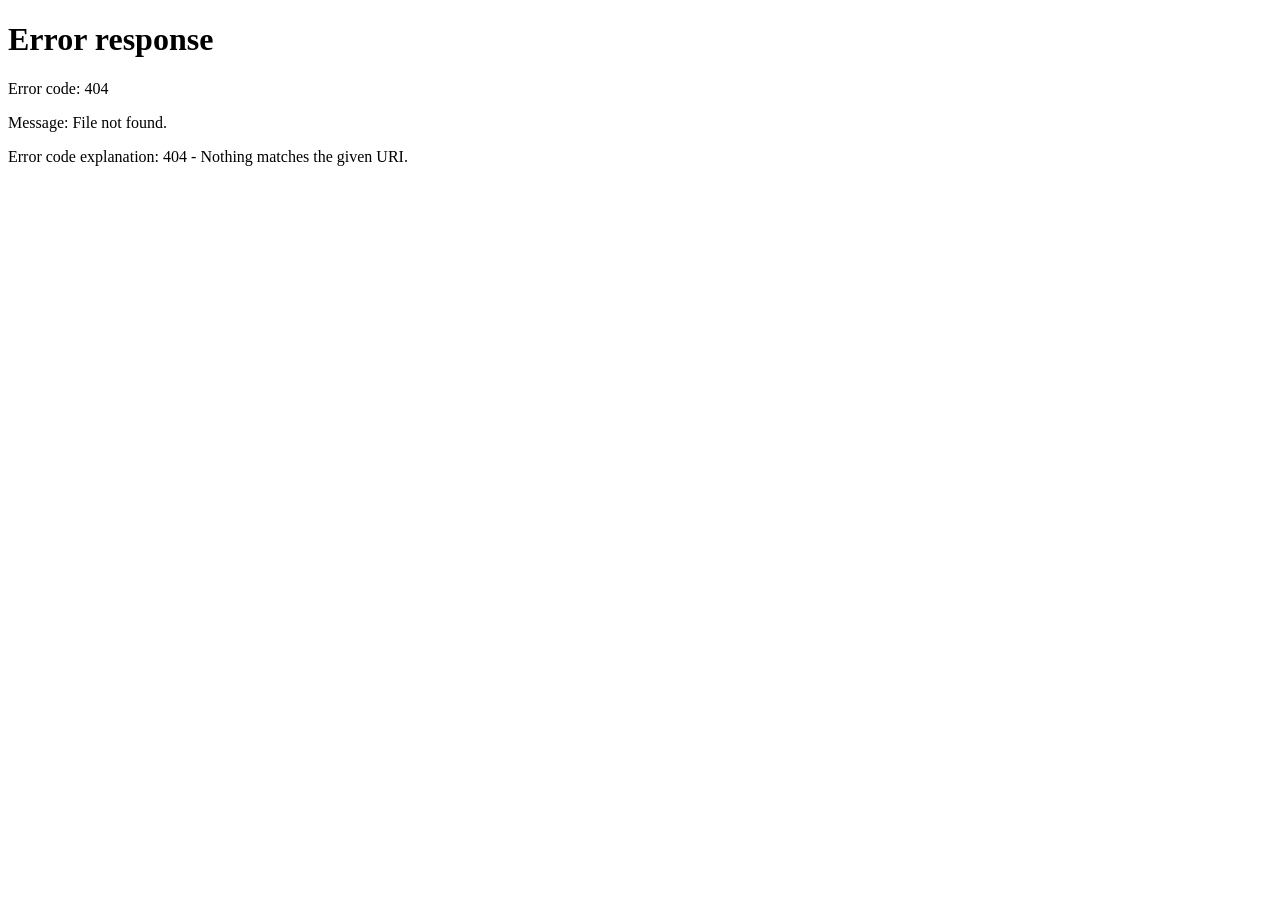
==== v8/index.html @ fb2e4e7d "Copia de prueba de la landing para el funnel v8 (pixel apagado, noindex) Form optimista + agendar.ht" ====
<!DOCTYPE html>
<html lang="es-CL">
<head><meta name="robots" content="noindex,nofollow">
<meta charset="UTF-8" />
<meta name="viewport" content="width=device-width, initial-scale=1.0" />
<title>Vita | El equipo que opera tu gimnasio o centro wellness</title>
<meta name="description" content="Vita opera tu centro: recepción, ventas, cobros, boletas y marketing, con plataforma y equipo propios. Más de 100 centros." />
<meta name="keywords" content="software para gimnasios, software para centros wellness, sistema de reservas para gimnasios, software estudio de pilates, agenda online centro deportivo, CRM para gimnasios, cobro recurrente gimnasio, boleta electrónica gimnasio, app para gimnasios Chile, MCP para gimnasios, agente de IA para centros deportivos" />
<meta name="author" content="Vita" />
<meta name="robots" content="index, follow, max-image-preview:large, max-snippet:-1, max-video-preview:-1" />
<meta name="theme-color" content="#016075" />
<meta name="facebook-domain-verification" content="szf1qzio3mvfqdi8smbrzdylher6z8" />
<meta name="format-detection" content="telephone=no" />
<link rel="canonical" href="https://vita.lat/" />
<link rel="alternate" hreflang="es" href="https://vita.lat/" />
<link rel="alternate" hreflang="es-CL" href="https://vita.lat/" />
<link rel="alternate" hreflang="en" href="https://vita.lat/en/" />
<link rel="alternate" hreflang="x-default" href="https://vita.lat/en/" />

<meta property="og:type" content="website" />
<meta property="og:site_name" content="Vita" />
<meta property="og:locale" content="es_CL" />
<meta property="og:url" content="https://vita.lat/" />
<meta property="og:title" content="Vita | El equipo que opera tu gimnasio o centro wellness" />
<meta property="og:description" content="Vita opera tu centro: recepción, ventas, cobros, boletas y marketing, con plataforma y equipo propios. Más de 100 centros." />
<meta property="og:image" content="https://vita.lat/assets/og-image.jpg" />
<meta property="og:image:width" content="1200" />
<meta property="og:image:height" content="630" />
<meta property="og:image:alt" content="Vita. El equipo que opera tu centro." />
<meta name="twitter:card" content="summary_large_image" />
<meta name="twitter:title" content="Vita | El equipo que opera tu gimnasio o centro wellness" />
<meta name="twitter:description" content="Vita opera tu centro: recepción, ventas, cobros, boletas y marketing, con plataforma y equipo propios. Más de 100 centros." />
<meta name="twitter:image" content="https://vita.lat/assets/og-image.jpg" />

<link rel="icon" href="/favicon.ico" sizes="48x48" />
<link rel="icon" href="assets/icon-96.png" sizes="96x96" type="image/png" />
<link rel="icon" href="assets/icon-192.png" sizes="192x192" type="image/png" />
<link rel="apple-touch-icon" href="assets/apple-touch-icon.png" />
<link rel="manifest" href="/site.webmanifest" />

<link rel="preload" as="font" type="font/woff2" href="assets/fonts/dmsans-latin.woff2" crossorigin />
<link rel="preload" as="image" href="assets/hero-mesh.webp" fetchpriority="high" />
<link rel="stylesheet" href="assets/vita.css" />
<script src="assets/pixel.js" defer></script>

<script type="application/ld+json">{"@context":"https://schema.org","@graph":[{"@type":"Organization","@id":"https://vita.lat/#organization","name":"Vita","url":"https://vita.lat/","logo":{"@type":"ImageObject","url":"https://vita.lat/assets/icon-512.png","width":512,"height":512},"description":"Vita opera tu centro: recepción, ventas, cobros, boletas y marketing, con plataforma y equipo propios. Más de 100 centros.","email":"hola@vita.lat","areaServed":[{"@type":"Country","name":"Chile"},{"@type":"Place","name":"Latin America"}],"sameAs":["https://www.instagram.com/vita_software/","https://www.linkedin.com/company/usevita"]},{"@type":"WebSite","@id":"https://vita.lat/#website","url":"https://vita.lat/","name":"Vita","inLanguage":"es-CL","publisher":{"@id":"https://vita.lat/#organization"}},{"@type":"SoftwareApplication","@id":"https://vita.lat/#software","name":"Vita","applicationCategory":"BusinessApplication","operatingSystem":"Web, iOS, Android","url":"https://vita.lat/","inLanguage":"es-CL","description":"Vita opera tu centro: recepción, ventas, cobros, boletas y marketing, con plataforma y equipo propios. Más de 100 centros.","provider":{"@id":"https://vita.lat/#organization"},"featureList":["Agenda y reservas online","Cobros recurrentes y links de pago","Boletas electrónicas automáticas","Atención y ventas por WhatsApp e Instagram","CRM y campañas de Meta y Google","Fidelización y puntos","Reportes y metas por sucursal","App white-label para clientes","Conexión MCP para Claude y ChatGPT"],"offers":{"@type":"Offer","priceCurrency":"CLP","availability":"https://schema.org/InStock","url":"https://vita.lat/#agenda"}}]}</script>
<script type="application/ld+json">{"@context":"https://schema.org","@type":"FAQPage","mainEntity":[{"@type":"Question","name":"¿Vita es un software o un servicio?","acceptedAnswer":{"@type":"Answer","text":"Es un servicio que incluye la plataforma. El equipo de Vita opera la recepción, las ventas y las campañas sobre ella. Si solo necesitas el software, existen opciones más económicas."}},{"@type":"Question","name":"¿Puedo manejar Vita desde Claude o ChatGPT?","acceptedAnswer":{"@type":"Answer","text":"Sí. Conectamos tu asistente durante la implementación, con los permisos de tu centro. Todas las acciones quedan registradas."}},{"@type":"Question","name":"¿Quién responde a mis clientes?","acceptedAnswer":{"@type":"Answer","text":"La automatización responde las consultas frecuentes. Cuando llega una pregunta que no sabemos responder, Vita te escribe por WhatsApp para que le respondas a ese cliente. Tú defines el tono."}},{"@type":"Question","name":"¿Cuánto cuesta y hay permanencia?","acceptedAnswer":{"@type":"Answer","text":"El precio depende del tamaño del centro y de cuánto de la operación delegas, sin cobro por usuario. El contrato es mensual, sin permanencia mínima. Tus datos son tuyos y puedes exportarlos."}},{"@type":"Question","name":"¿Qué pasa con mis datos actuales?","acceptedAnswer":{"@type":"Answer","text":"Respaldamos toda la información y hacemos la migración: clientes, clases, planes vigentes e historial."}},{"@type":"Question","name":"¿La app puede llevar mi marca?","acceptedAnswer":{"@type":"Answer","text":"Sí. Se publica con tu nombre, logo y colores en App Store y Google Play."}}]}</script>
</head>
<body>
<script>(function(){try{
var BOT=/bot|crawl|spider|slurp|bingpreview|facebookexternalhit|embedly|quora|pinterest|whatsapp|telegram|preview/i;
if(BOT.test(navigator.userAgent))return;
if(localStorage.getItem('vita-lang')==='es')return;
location.replace('/en/'+location.search+location.hash);
}catch(e){}})();</script>
<!-- ===================== NAV ===================== -->
<a class="skip-link" href="#main">Saltar al contenido</a>
<header class="nav" id="nav">
  <div class="wrap">
    <div class="nav-inner">
    <a href="#top" class="brand" aria-label="Vita"><img class="mark" src="assets/vita-mark.webp" width="26" height="24" alt="" aria-hidden="true" /><span class="wordmark">vita</span></a>
    <nav class="nav-links" aria-label="Principal">
      <a href="#equipo" class="lnk">Qué operamos</a>
      <a href="#agente" class="lnk">Tu agente</a>
      <a href="#cuenta" class="lnk">Precio</a>
      <a href="#faq" class="lnk">Preguntas</a>
      <span class="nav-lang" role="group" aria-label="Idioma">
        <a href="/" class="on" hreflang="es">ES</a>
        <a href="/en/" hreflang="en">EN</a>
      </span>
    </nav>
    <div class="lang" role="group" aria-label="Idioma">
      <a href="/" class="on" hreflang="es">ES</a>
      <a href="/en/" hreflang="en">EN</a>
    </div>
    <span class="nav-gap" aria-hidden="true"></span>
    <a href="https://app.vita.lat" class="btn btn-ghost nav-login">Iniciar sesión</a>
    <a href="#agenda" data-demo class="btn btn-primary nav-cta">Agenda una reunión</a>
    <button class="menu-btn" id="menuBtn" aria-label="Menú" aria-expanded="false"><span></span><span></span><span></span></button>
    </div>
  </div>
</header>

<main id="main">

<!-- ===================== HERO ===================== -->
<section class="hero" id="top">
  <div class="wrap">
    <div class="hero-grid">
      <div class="hero-copy">
        <a href="#agente" class="hero-link reveal"><span>Funciona con Claude y ChatGPT</span><span class="arr" aria-hidden="true">&rarr;</span></a>
        <h1 class="display reveal">El equipo que <span class="accent">opera tu centro.</span></h1>
        <p class="subhead reveal">Recepción, cobros, ventas y marketing, a cargo de nuestro equipo sobre nuestra plataforma. Tú te dedicas a las clases.</p>
        <div class="hero-cta reveal">
          <a href="#agenda" data-demo class="btn btn-primary">Agenda una reunión</a>
          <a href="#equipo" class="hero-alt">Ver qué incluye <span class="arr">&rarr;</span></a>
        </div>
      </div>
      <div class="hero-visual reveal">
        <div class="grain-box hero-canvas">
          <div class="story" id="story" data-rotate aria-hidden="true">
            <div class="scene ">
              <div class="sc-head"><span class="sc-ch sc-wa"><svg viewBox="0 0 24 24" fill="currentColor"><path d="M12 2a10 10 0 0 0-8.6 15.1L2 22l5-1.3A10 10 0 1 0 12 2zm0 18.2a8.2 8.2 0 0 1-4.2-1.2l-.3-.2-3 .8.8-2.9-.2-.3A8.2 8.2 0 1 1 12 20.2zm4.5-6.1c-.2-.1-1.5-.7-1.7-.8s-.4-.1-.6.1-.6.8-.8 1-.3.2-.5.1a6.7 6.7 0 0 1-3.3-2.9c-.3-.4.2-.4.7-1.3.1-.2 0-.3 0-.4l-.8-1.8c-.2-.5-.4-.4-.6-.4h-.5a1 1 0 0 0-.7.3 3 3 0 0 0-.9 2.2 5.2 5.2 0 0 0 1.1 2.8 12 12 0 0 0 4.6 4 5.3 5.3 0 0 0 3.2.7 2.7 2.7 0 0 0 1.8-1.3 2.2 2.2 0 0 0 .2-1.3c-.1-.1-.3-.2-.5-.3z"/></svg></span><span class="sc-who"><b>Camila Reyes</b><small>WhatsApp · 23:47</small></span></div>
              <p class="sc-msg">Hola, ¿queda reformer mañana en la tarde?</p>
              <p class="sc-msg sc-out">¡Hola Camila! Queda 18:30 y 19:30. ¿Cuál te reservo?</p>
              <div class="sc-line"><span class="sc-dot"></span><span>Reserva confirmada · Jueves 19:30 · Reformer</span></div>
            </div>
            <div class="scene ">
              <div class="sc-head"><span class="sc-ch sc-ig"><svg viewBox="0 0 24 24" fill="none" stroke="currentColor" stroke-width="2" stroke-linecap="round" stroke-linejoin="round"><rect x="3" y="3" width="18" height="18" rx="5"/><circle cx="12" cy="12" r="4"/><circle cx="17.5" cy="6.5" r="1" fill="currentColor" stroke="none"/></svg></span><span class="sc-who"><b>sofi.martinez</b><small>Instagram · 09:12</small></span></div>
              <p class="sc-msg">¿Cuánto vale el plan de 8 clases?</p>
              <p class="sc-msg sc-out">Hola Sofía, $59.900 al mes. Te dejo el link para pagar y quedas inscrita 👇</p>
              <div class="sc-line"><span class="sc-dot"></span><span>Plan pagado · Boleta enviada</span></div>
            </div>
            <div class="scene ">
              <div class="sc-head"><span class="sc-ch sc-ph"><svg viewBox="0 0 24 24" fill="none" stroke="currentColor" stroke-width="2" stroke-linecap="round" stroke-linejoin="round"><path d="M22 16.9v3a2 2 0 0 1-2.2 2 19.8 19.8 0 0 1-8.6-3.1 19.5 19.5 0 0 1-6-6A19.8 19.8 0 0 1 2.1 4.2 2 2 0 0 1 4.1 2h3a2 2 0 0 1 2 1.7c.1.9.4 1.8.7 2.7a2 2 0 0 1-.5 2.1L8.1 9.8a16 16 0 0 0 6 6l1.3-1.3a2 2 0 0 1 2.1-.4c.9.3 1.8.6 2.7.7a2 2 0 0 1 1.8 2z"/></svg></span><span class="sc-who"><b>+56 9 8123 4567</b><small>Llamada perdida · 13:05</small></span></div>
              
              <p class="sc-msg sc-out">Hola Diego, vimos tu llamada. ¿Te agendo la evaluación del miércoles a las 10:00?</p>
              <div class="sc-line"><span class="sc-dot"></span><span>Evaluación agendada · Miércoles 10:00</span></div>
            </div>
            <div class="scene ">
              <div class="sc-head"><span class="sc-ch sc-ms"><svg viewBox="0 0 24 24" fill="currentColor"><path d="M12 2C6.5 2 2 6.1 2 11.3c0 2.9 1.4 5.5 3.7 7.2V22l3.4-1.9c.9.3 1.9.4 2.9.4 5.5 0 10-4.1 10-9.2S17.5 2 12 2zm1 12.4l-2.6-2.7-5 2.7 5.5-5.8 2.6 2.7 4.9-2.7-5.4 5.8z"/></svg></span><span class="sc-who"><b>Valentina Ruiz</b><small>Messenger · 18:40</small></span></div>
              <p class="sc-msg">Hola! ¿Tienen clases de boxeo para principiantes?</p>
              <p class="sc-msg sc-out">Sí, martes y jueves a las 19:00. ¿Te reservo una clase de prueba?</p>
              <div class="sc-line"><span class="sc-dot"></span><span>Clase de prueba reservada · Martes 19:00</span></div>
            </div>
            <div class="scene sc-win">
              <div class="sc-head"><span class="sc-ch"><svg viewBox="0 0 24 24" fill="currentColor"><path d="M12 21s-7-4.6-9.3-8.6C.9 9.2 2.6 5.5 6.2 5.1c1.9-.2 3.7.8 4.8 2.3 1.1-1.5 2.9-2.5 4.8-2.3 3.6.4 5.3 4.1 3.5 7.3C19 16.4 12 21 12 21z"/></svg></span><span class="sc-who"><b>Diego Soto</b><small>Plan vigente · No viene hace 5 semanas</small></span></div>
              <p class="sc-note"><span class="sc-note-ic"><svg viewBox="0 0 24 24" fill="none" stroke="currentColor" stroke-width="2" stroke-linecap="round" stroke-linejoin="round"><path d="M3 3v18h18"/><path d="m7 15 4-4 3 3 5-6"/></svg></span><span>Historial: entrenaba los jueves a las 19:00, 3 veces por semana</span></p>
              <p class="sc-msg sc-out">Hola Diego, te guardé un cupo este jueves a las 19:00 si quieres retomar 💪</p>
              <div class="sc-line"><span class="sc-dot"></span><span>Reservó el jueves · Cliente recuperado</span></div>
            </div>
          </div>
        </div>
      </div>
    </div>
  </div>
  <div class="hero-logos reveal">
    <div class="wrap">
      <div class="logo-bar">
        <span class="ls-label"><b>+100</b> <span>centros operan con Vita</span></span>
        <div class="marquee-mask">
          <div class="marquee-track">
            <span class="logo-item tall"><img src="assets/logos/nca.webp" width="110" height="99" alt="NCA" loading="lazy" decoding="async" /></span>
            <span class="logo-item tall"><img src="assets/logos/habana.webp" width="68" height="105" alt="Habana Boxing" loading="lazy" decoding="async" /></span>
            <span class="logo-item tall"><img src="assets/logos/roots.webp" width="110" height="110" alt="Roots" loading="lazy" decoding="async" /></span>
            <span class="logo-item tall"><img src="assets/logos/virtualbike.webp" width="110" height="75" alt="Virtual Bike" loading="lazy" decoding="async" /></span>
            <span class="logo-item"><img src="assets/logos/bodylab.webp" width="91" height="20" alt="body lab." loading="lazy" decoding="async" /></span>
            <span class="logo-item tall"><img src="assets/logos/feelflow.webp" width="70" height="48" alt="feel &amp; flow" loading="lazy" decoding="async" /></span>
            <span class="logo-item tall"><img src="assets/logos/beyou.webp" width="220" height="43" alt="BE YOU" loading="lazy" decoding="async" /></span>
            <span class="logo-item tall"><img src="assets/logos/rcw.webp" width="187" height="64" alt="RCW" loading="lazy" decoding="async" /></span>
            <span class="logo-item tall" aria-hidden="true"><img src="assets/logos/nca.webp" width="110" height="99" alt="" loading="lazy" decoding="async" /></span>
            <span class="logo-item tall" aria-hidden="true"><img src="assets/logos/habana.webp" width="68" height="105" alt="" loading="lazy" decoding="async" /></span>
            <span class="logo-item tall" aria-hidden="true"><img src="assets/logos/roots.webp" width="110" height="110" alt="" loading="lazy" decoding="async" /></span>
            <span class="logo-item tall" aria-hidden="true"><img src="assets/logos/virtualbike.webp" width="110" height="75" alt="" loading="lazy" decoding="async" /></span>
            <span class="logo-item" aria-hidden="true"><img src="assets/logos/bodylab.webp" width="91" height="20" alt="" loading="lazy" decoding="async" /></span>
            <span class="logo-item tall" aria-hidden="true"><img src="assets/logos/feelflow.webp" width="70" height="48" alt="" loading="lazy" decoding="async" /></span>
            <span class="logo-item tall" aria-hidden="true"><img src="assets/logos/beyou.webp" width="220" height="43" alt="" loading="lazy" decoding="async" /></span>
            <span class="logo-item tall" aria-hidden="true"><img src="assets/logos/rcw.webp" width="187" height="64" alt="" loading="lazy" decoding="async" /></span>
          </div>
        </div>
      </div>
    </div>
  </div>
</section>
<!-- ===================== YOUR AGENT (MCP) ===================== -->
<section class="block agent-block" id="agente">
  <div class="wrap">
    <div class="sec-head reveal">
      <span class="pill-label">Tu agente</span>
      <h2 class="h2">Administra tu centro desde Claude o ChatGPT.</h2>
      <p class="sec-sub">Vita se conecta a tu asistente de IA mediante MCP. Puedes consultar ventas, agendar, cobrar y pedir reportes en lenguaje natural, con los datos reales de tu centro.</p>
    </div>
    <div class="agent-grid">
      <div class="agent-visual reveal">
        <div class="mock agent-mock">
          <div class="mock-bar"><span class="dots" aria-hidden="true"><i></i><i></i><i></i></span><span class="mb-title">Claude</span><span class="mb-right">Vita · Estudio Central</span></div>
          <div class="chat-body agent-body" id="agentStory" data-rotate>
            <div class="scene">
              <div class="bub out"><span>¿Quién tiene plan vigente y no viene hace 3 semanas? Ofréceles un cupo para el jueves.</span></div>
              <div class="agent-tools" aria-label="Acciones"><span class="agent-tool"><i></i>search_patients</span><span class="agent-tool"><i></i>list_appointments</span><span class="agent-tool"><i></i>send_message</span></div>
              <div class="bub in"><span>12 personas con plan vigente y sin reservas desde el 25 de agosto. Les escribí a cada una con un cupo el jueves 19:00. <b>3 ya reservaron.</b></span></div>
            </div>
            <div class="scene">
              <div class="bub out"><span>¿Cuánto vendimos este mes comparado con el anterior?</span></div>
              <div class="agent-tools" aria-label="Acciones"><span class="agent-tool"><i></i>metrics_revenue</span><span class="agent-tool"><i></i>compare_periods</span></div>
              <div class="bub in"><span>$4.820.000 este mes, <b>+12% sobre agosto</b>. El alza viene de los planes de 8 clases: 31 vendidos contra 22.</span></div>
            </div>
            <div class="scene">
              <div class="bub out"><span>Congela el plan de Camila hasta el 15 de octubre.</span></div>
              <div class="agent-tools" aria-label="Acciones"><span class="agent-tool"><i></i>search_patients</span><span class="agent-tool"><i></i>freeze_plan_purchase</span></div>
              <div class="bub in"><span>Listo. El plan de Camila Reyes queda congelado hasta el 15 de octubre y <b>ahora vence el 2 de diciembre</b>. Le avisé por WhatsApp.</span></div>
            </div>
            <div class="scene">
              <div class="bub out"><span>Reasigna las clases de Diego de esta semana a Sofía.</span></div>
              <div class="agent-tools" aria-label="Acciones"><span class="agent-tool"><i></i>list_doctor_hours</span><span class="agent-tool"><i></i>reassign_doctor_hours</span><span class="agent-tool"><i></i>send_message</span></div>
              <div class="bub in"><span>6 clases reasignadas a Sofía, de martes a sábado. <b>Avisé a los 41 alumnos inscritos.</b></span></div>
            </div>
          </div>
        </div>
      </div>
      <div class="agent-asks reveal">
        <p class="asks-title">Ejemplos</p>
        <ul class="asks" id="agentAsks">
          <li class="ask">¿Quién no viene hace 3 semanas? Ofréceles un cupo.</li>
          <li class="ask">¿Cuánto vendimos este mes comparado con el anterior?</li>
          <li class="ask">Congela el plan de Camila hasta el 15 de octubre.</li>
          <li class="ask">Reasigna las clases de Diego de esta semana a Sofía.</li>
        </ul>
      </div>
    </div>
    <div class="works reveal">
      <span class="works-label">Funciona con</span>
      <span class="wk">Claude</span><span class="wk">ChatGPT</span><span class="wk">Claude Code</span><span class="wk">Codex</span><span class="wk">Cursor</span><span class="wk wk-any">cualquier cliente MCP</span>
    </div>
  </div>
</section>

<!-- ===================== WHAT WE RUN ===================== -->
<section class="block" id="equipo">
  <div class="wrap">
    <div class="sec-head reveal">
      <span class="pill-label">Servicio</span>
      <h2 class="h2">Qué incluye el servicio.</h2>
    </div>

    <div class="svc-grid">
      <article class="svc-card reveal">
        <div class="svc-visual">
          <div class="mock">
            <div class="chat-body">
              <div class="bub in"><span>hola, ¿queda reformer mañana en la tarde?</span><span class="ts">23:47</span></div>
              <div class="bub out"><span>¡Hola Camila! Queda 18:30 y 19:30, y todavía tienes 4 clases en tu plan. ¿Cuál te reservo?</span><span class="ts">23:47 ✓✓</span></div>
            </div>
          </div>
        </div>
        <div class="svc-copy">
          <span class="act-step">01</span>
          <h3>Recepción y agenda</h3>
          <p class="desc">Respondemos WhatsApp e Instagram a toda hora y agendamos según tu disponibilidad real.</p>
        </div>
      </article>
      <article class="svc-card reveal">
        <div class="svc-visual">
          <div class="mock inv">
            <div class="inv-top">
              <span class="inv-sii"><span>SII</span></span>
              <span class="inv-emit">Emitida automáticamente</span>
            </div>
            <div class="inv-no"><span>Boleta electrónica</span> <b>N° 4821</b></div>
            <div class="inv-amt"><span>$</span>42.000</div>
            <div class="inv-div"></div>
            <div class="inv-meta"><span>Cliente</span><b>Camila Reyes</b></div>
            <div class="inv-meta"><span>Cobro</span><b>Recurrente</b></div>
          </div>
        </div>
        <div class="svc-copy">
          <span class="act-step">02</span>
          <h3>Cobranza y boletas</h3>
          <p class="desc">Cobro recurrente con tarjeta, links de pago y POS. La boleta electrónica se emite automáticamente con cada pago.</p>
        </div>
      </article>
      <article class="svc-card reveal">
        <div class="svc-visual">
          <div class="mock wb">
            <div class="wb-alert">
              <div class="wa-ic"><svg viewBox="0 0 24 24" fill="none" stroke="currentColor" stroke-linecap="round" stroke-linejoin="round"><circle cx="12" cy="12" r="9"/><path d="M12 7v5l3 2"/></svg></div>
              <div class="wt"><b>Diego Soto</b> <span>no viene hace semanas</span></div>
            </div>
            <div class="bub out" style="max-width:100%;align-self:stretch"><span>Hola Diego, te guardé un cupo el jueves 19:00 si quieres retomar 💪</span></div>
            <span class="wb-tag"><svg width="12" height="12" viewBox="0 0 24 24" fill="none" stroke="currentColor" stroke-width="2.4" stroke-linecap="round" stroke-linejoin="round"><path d="M20 6 9 17l-5-5"/></svg><span>Cliente reactivado</span></span>
          </div>
        </div>
        <div class="svc-copy">
          <span class="act-step">03</span>
          <h3>Ventas y retención</h3>
          <p class="desc">Cada consulta entra al CRM y le hacemos seguimiento hasta la venta del plan. Si un cliente deja de asistir, lo contactamos para recuperarlo.</p>
        </div>
      </article>
      <article class="svc-card reveal">
        <div class="svc-visual">
          <div class="mock">
            <div class="mock-bar"><span class="mb-title">Campaña, últimos 30 días</span></div>
            <div class="funnel">
              <div class="fn-row"><span class="fn-k">Clics</span><span class="fn-bar" style="--w:100%"></span><span class="fn-v">1.240</span></div>
              <div class="fn-row"><span class="fn-k">Leads</span><span class="fn-bar" style="--w:62%"></span><span class="fn-v">184</span></div>
              <div class="fn-row"><span class="fn-k">Prueba agendada</span><span class="fn-bar" style="--w:34%"></span><span class="fn-v">71</span></div>
              <div class="fn-row is-end"><span class="fn-k">Plan pagado</span><span class="fn-bar" style="--w:19%"></span><span class="fn-v">29</span></div>
            </div>
            <div class="mock-foot"><span class="ck" aria-hidden="true"><svg width="13" height="13" viewBox="0 0 24 24" fill="none" stroke="currentColor" stroke-width="2.4" stroke-linecap="round" stroke-linejoin="round"><path d="M20 6 9 17l-5-5"/></svg></span><span>Seguimiento desde el clic hasta el plan vendido</span></div>
          </div>
        </div>
        <div class="svc-copy">
          <span class="act-step">04</span>
          <h3>Marketing</h3>
          <p class="desc">Redes sociales, contenido grabado en tu centro y campañas en Meta y Google, medidas hasta el plan vendido.</p>
        </div>
      </article>
      <article class="svc-card reveal">
        <div class="svc-visual">
          <div class="mock">
            <div class="mock-bar"><span class="mb-title">Ocupación por horario</span><span class="mb-right">Esta semana</span></div>
            <div class="occ">
              <div class="occ-row"><span class="occ-k">07:00</span><span class="occ-bar" style="--w:41%"></span><span class="occ-v">41%</span></div>
              <div class="occ-row"><span class="occ-k">12:30</span><span class="occ-bar" style="--w:68%"></span><span class="occ-v">68%</span></div>
              <div class="occ-row is-hot"><span class="occ-k">19:00</span><span class="occ-bar" style="--w:96%"></span><span class="occ-v">96%</span></div>
              <div class="occ-row"><span class="occ-k">20:30</span><span class="occ-bar" style="--w:52%"></span><span class="occ-v">52%</span></div>
            </div>
            <div class="mock-foot"><span class="ck" aria-hidden="true"><svg width="13" height="13" viewBox="0 0 24 24" fill="none" stroke="currentColor" stroke-width="2.4" stroke-linecap="round" stroke-linejoin="round"><path d="M20 6 9 17l-5-5"/></svg></span><span>Sugerencia: abrir un segundo bloque a las 19:00</span></div>
          </div>
        </div>
        <div class="svc-copy">
          <span class="act-step">05</span>
          <h3>Reportes</h3>
          <p class="desc">Cierre mensual, ocupación por horario y una reunión al mes para revisar resultados y decidir ajustes.</p>
        </div>
      </article>
    </div>
  </div>
</section>


<!-- ===================== THE MATH ===================== -->
<section class="block" id="cuenta">
  <div class="wrap">
    <div class="sec-head reveal">
      <span class="pill-label">Precio</span>
      <h2 class="h2">¿Cuánto te cuesta hoy operar tu centro?</h2>
      <p class="sec-sub">Lo que pagas en sueldos, y lo que se te escapa en trabajo que nadie alcanza a hacer. Ajusta los números a tu centro.</p>
      <div class="calc-tabs" role="tablist" aria-label="Calculadora">
        <button type="button" class="calc-tab on" role="tab" aria-selected="true" data-tab="pay">Lo que pagas</button>
        <button type="button" class="calc-tab" role="tab" aria-selected="false" data-tab="lose">Lo que pierdes</button>
      </div>
    </div>
    <div class="calc reveal" id="calc">
      <div class="calc-left">
        <div class="calc-pane" data-pane="pay">
      <div class="calc-roles">
        <div class="role-card on" data-id="front" data-clp="480000" data-usd="3100">
          <button type="button" class="rb-toggle" aria-pressed="true">
            <span class="rb-ic"><svg viewBox="0 0 24 24" fill="none" stroke="currentColor" stroke-width="1.8" stroke-linecap="round" stroke-linejoin="round" aria-hidden="true"><path d="M4 20a8 8 0 0 1 16 0"/><circle cx="12" cy="8" r="4"/></svg></span>
            <span class="rb-label">Recepción, un solo turno</span>
            <span class="rb-check" aria-hidden="true"><svg viewBox="0 0 24 24" fill="none" stroke="currentColor" stroke-width="3" stroke-linecap="round" stroke-linejoin="round"><path d="M20 6 9 17l-5-5"/></svg></span>
          </button>
          <label class="rb-price"><input class="rb-input" type="text" inputmode="numeric" autocomplete="off" aria-label="Sueldo mensual" /><span>al mes</span><svg class="pen" viewBox="0 0 24 24" fill="none" stroke="currentColor" stroke-width="2" stroke-linecap="round" stroke-linejoin="round" aria-hidden="true"><path d="M12 20h9"/><path d="M16.5 3.5a2.1 2.1 0 0 1 3 3L7 19l-4 1 1-4z"/></svg></label>
        </div>
        <div class="role-card" data-id="bill" data-clp="700000" data-usd="4000">
          <button type="button" class="rb-toggle" aria-pressed="false">
            <span class="rb-ic"><svg viewBox="0 0 24 24" fill="none" stroke="currentColor" stroke-width="1.8" stroke-linecap="round" stroke-linejoin="round" aria-hidden="true"><rect x="3" y="5" width="18" height="14" rx="2"/><path d="M3 10h18M7 15h4"/></svg></span>
            <span class="rb-label">Cobranza y pagos</span>
            <span class="rb-check" aria-hidden="true"><svg viewBox="0 0 24 24" fill="none" stroke="currentColor" stroke-width="3" stroke-linecap="round" stroke-linejoin="round"><path d="M20 6 9 17l-5-5"/></svg></span>
          </button>
          <label class="rb-price"><input class="rb-input" type="text" inputmode="numeric" autocomplete="off" aria-label="Sueldo mensual" /><span>al mes</span><svg class="pen" viewBox="0 0 24 24" fill="none" stroke="currentColor" stroke-width="2" stroke-linecap="round" stroke-linejoin="round" aria-hidden="true"><path d="M12 20h9"/><path d="M16.5 3.5a2.1 2.1 0 0 1 3 3L7 19l-4 1 1-4z"/></svg></label>
        </div>
        <div class="role-card on" data-id="sales" data-clp="700000" data-usd="3600">
          <button type="button" class="rb-toggle" aria-pressed="true">
            <span class="rb-ic"><svg viewBox="0 0 24 24" fill="none" stroke="currentColor" stroke-width="1.8" stroke-linecap="round" stroke-linejoin="round" aria-hidden="true"><path d="M3 17l6-6 4 4 8-8"/><path d="M14 7h7v7"/></svg></span>
            <span class="rb-label">Ventas</span>
            <span class="rb-check" aria-hidden="true"><svg viewBox="0 0 24 24" fill="none" stroke="currentColor" stroke-width="3" stroke-linecap="round" stroke-linejoin="round"><path d="M20 6 9 17l-5-5"/></svg></span>
          </button>
          <label class="rb-price"><input class="rb-input" type="text" inputmode="numeric" autocomplete="off" aria-label="Sueldo mensual" /><span>al mes</span><svg class="pen" viewBox="0 0 24 24" fill="none" stroke="currentColor" stroke-width="2" stroke-linecap="round" stroke-linejoin="round" aria-hidden="true"><path d="M12 20h9"/><path d="M16.5 3.5a2.1 2.1 0 0 1 3 3L7 19l-4 1 1-4z"/></svg></label>
        </div>
        <div class="role-card" data-id="comm" data-clp="611000" data-usd="4600">
          <button type="button" class="rb-toggle" aria-pressed="false">
            <span class="rb-ic"><svg viewBox="0 0 24 24" fill="none" stroke="currentColor" stroke-width="1.8" stroke-linecap="round" stroke-linejoin="round" aria-hidden="true"><path d="M21 11.5a8.4 8.4 0 0 1-9 8.4 8.6 8.6 0 0 1-3.5-.7L3 21l1.8-4.6A8.4 8.4 0 1 1 21 11.5z"/></svg></span>
            <span class="rb-label">Community y marketing</span>
            <span class="rb-check" aria-hidden="true"><svg viewBox="0 0 24 24" fill="none" stroke="currentColor" stroke-width="3" stroke-linecap="round" stroke-linejoin="round"><path d="M20 6 9 17l-5-5"/></svg></span>
          </button>
          <label class="rb-price"><input class="rb-input" type="text" inputmode="numeric" autocomplete="off" aria-label="Sueldo mensual" /><span>al mes</span><svg class="pen" viewBox="0 0 24 24" fill="none" stroke="currentColor" stroke-width="2" stroke-linecap="round" stroke-linejoin="round" aria-hidden="true"><path d="M12 20h9"/><path d="M16.5 3.5a2.1 2.1 0 0 1 3 3L7 19l-4 1 1-4z"/></svg></label>
        </div>
        <div class="role-card" data-id="ops" data-clp="1500000" data-usd="6500">
          <button type="button" class="rb-toggle" aria-pressed="false">
            <span class="rb-ic"><svg viewBox="0 0 24 24" fill="none" stroke="currentColor" stroke-width="1.8" stroke-linecap="round" stroke-linejoin="round" aria-hidden="true"><circle cx="12" cy="12" r="3"/><path d="M12 2v3M12 19v3M2 12h3M19 12h3M4.9 4.9l2.1 2.1M17 17l2.1 2.1M4.9 19.1 7 17M17 7l2.1-2.1"/></svg></span>
            <span class="rb-label">Gerencia de operaciones</span>
            <span class="rb-check" aria-hidden="true"><svg viewBox="0 0 24 24" fill="none" stroke="currentColor" stroke-width="3" stroke-linecap="round" stroke-linejoin="round"><path d="M20 6 9 17l-5-5"/></svg></span>
          </button>
          <label class="rb-price"><input class="rb-input" type="text" inputmode="numeric" autocomplete="off" aria-label="Sueldo mensual" /><span>al mes</span><svg class="pen" viewBox="0 0 24 24" fill="none" stroke="currentColor" stroke-width="2" stroke-linecap="round" stroke-linejoin="round" aria-hidden="true"><path d="M12 20h9"/><path d="M16.5 3.5a2.1 2.1 0 0 1 3 3L7 19l-4 1 1-4z"/></svg></label>
        </div>
        <div class="role-card" data-id="it" data-clp="1000000" data-usd="11000">
          <button type="button" class="rb-toggle" aria-pressed="false">
            <span class="rb-ic"><svg viewBox="0 0 24 24" fill="none" stroke="currentColor" stroke-width="1.8" stroke-linecap="round" stroke-linejoin="round" aria-hidden="true"><rect x="2" y="4" width="20" height="13" rx="2"/><path d="M8 21h8M12 17v4"/></svg></span>
            <span class="rb-label">Equipo TI</span>
            <span class="rb-check" aria-hidden="true"><svg viewBox="0 0 24 24" fill="none" stroke="currentColor" stroke-width="3" stroke-linecap="round" stroke-linejoin="round"><path d="M20 6 9 17l-5-5"/></svg></span>
          </button>
          <label class="rb-price"><input class="rb-input" type="text" inputmode="numeric" autocomplete="off" aria-label="Sueldo mensual" /><span>al mes</span><svg class="pen" viewBox="0 0 24 24" fill="none" stroke="currentColor" stroke-width="2" stroke-linecap="round" stroke-linejoin="round" aria-hidden="true"><path d="M12 20h9"/><path d="M16.5 3.5a2.1 2.1 0 0 1 3 3L7 19l-4 1 1-4z"/></svg></label>
        </div>
      </div>
        </div>
        <div class="calc-pane" data-pane="lose" hidden>
      <div class="lose-in">
        <label class="lose-row"><span class="lr-label">Clientes activos</span><span class="lr-field"><input class="lr-input" id="lzClients" type="text" inputmode="numeric" autocomplete="off" data-clp="120" data-usd="120" /><span class="lr-unit"></span><svg class="pen" viewBox="0 0 24 24" fill="none" stroke="currentColor" stroke-width="2" stroke-linecap="round" stroke-linejoin="round" aria-hidden="true"><path d="M12 20h9"/><path d="M16.5 3.5a2.1 2.1 0 0 1 3 3L7 19l-4 1 1-4z"/></svg></span></label>
        <label class="lose-row"><span class="lr-label">Consultas nuevas por semana</span><span class="lr-field"><input class="lr-input" id="lzLeads" type="text" inputmode="numeric" autocomplete="off" data-clp="15" data-usd="15" /><span class="lr-unit">WhatsApp, Instagram, web</span><svg class="pen" viewBox="0 0 24 24" fill="none" stroke="currentColor" stroke-width="2" stroke-linecap="round" stroke-linejoin="round" aria-hidden="true"><path d="M12 20h9"/><path d="M16.5 3.5a2.1 2.1 0 0 1 3 3L7 19l-4 1 1-4z"/></svg></span></label>
        <label class="lose-row"><span class="lr-label">Consultas que quedan sin seguimiento</span><span class="lr-field"><input class="lr-input" id="lzMissed" type="text" inputmode="numeric" autocomplete="off" data-clp="40" data-usd="40" /><span class="lr-unit">%</span><svg class="pen" viewBox="0 0 24 24" fill="none" stroke="currentColor" stroke-width="2" stroke-linecap="round" stroke-linejoin="round" aria-hidden="true"><path d="M12 20h9"/><path d="M16.5 3.5a2.1 2.1 0 0 1 3 3L7 19l-4 1 1-4z"/></svg></span></label>
        <label class="lose-row"><span class="lr-label">Precio promedio del plan</span><span class="lr-field"><input class="lr-input" id="lzPrice" type="text" inputmode="numeric" autocomplete="off" data-clp="59900" data-usd="89" /><span class="lr-unit">al mes</span><svg class="pen" viewBox="0 0 24 24" fill="none" stroke="currentColor" stroke-width="2" stroke-linecap="round" stroke-linejoin="round" aria-hidden="true"><path d="M12 20h9"/><path d="M16.5 3.5a2.1 2.1 0 0 1 3 3L7 19l-4 1 1-4z"/></svg></span></label>
        <p class="lose-note">Tasas de referencia: el 25% de las consultas cierra cuando alguien hace seguimiento, el 8% de los clientes deja de venir cada mes y el 30% de ellos vuelve cuando alguien les escribe. Ajusta los datos de arriba a tu centro.</p>
      </div>
        </div>
      </div>
      <div class="calc-out">
        <div class="calc-today">
          <div class="sum-row">
            <div class="sum-k"><span>Sueldos</span><small id="calcNote"></small></div>
            <b class="sum-v" id="calcToday">$0</b>
          </div>
          <div class="calc-bar" id="calcBar" aria-hidden="true"><span data-id="front"></span><span data-id="bill"></span><span data-id="sales"></span><span data-id="comm"></span><span data-id="ops"></span><span data-id="it"></span></div>
          <p class="calc-gaps" id="calcGaps"></p>
          <div class="sum-row">
            <div class="sum-k"><span>Trabajo que nadie alcanza a hacer</span><small id="lzNote"></small></div>
            <b class="sum-v" id="lzTotal">$0</b>
          </div>
          <ul class="lose-break">
            <li><span>Consultas sin seguimiento</span><b id="lzLeadsLoss">$0</b></li>
            <li><span>Clientes que se fueron sin que nadie les escribiera</span><b id="lzChurnLoss">$0</b></li>
          </ul>
          <div class="sum-total">
            <span>Tu operación te cuesta, al mes</span>
            <b id="calcGrand">$0</b>
          </div>
        </div>
      </div>
    </div>
    <div class="calc-vita reveal">
      <div class="cv-copy"><span class="co-head">Con Vita, los seis cargos</span><p class="cv-big">Una fracción de eso.</p></div>
      <a href="#agenda" data-demo class="btn btn-light">Solicitar cotización</a>
    </div>
  </div>
</section>
<!-- ===================== CLIENT APP ===================== -->
<section class="block" id="app">
  <div class="wrap">
    <div class="boutique-grid">
      <div class="boutique-copy reveal">
        <span class="pill-label">App</span>
      <h2 class="h2">Una app con tu marca para tus clientes.</h2>
        <p class="sec-sub">Tus clientes reservan, cambian, cancelan y pagan desde el celular, en una app que lleva tu marca y no la nuestra.</p>
        <dl class="app-specs">
          <div class="spec"><dt>Marca</dt><dd>Tu nombre, tu logo y tus colores</dd></div>
          <div class="spec"><dt>Reservas</dt><dd>Recurrentes, lista de espera y tus reglas de cancelación</dd></div>
          <div class="spec"><dt>Pagos</dt><dd>Planes, sesiones sueltas y renovaciones desde el celular</dd></div>
          <div class="spec"><dt>Fidelización</dt><dd>Puntos y desafíos</dd></div>
        </dl>
        <div class="store-badges" aria-label="App Store y Google Play"><span class="store-badge"><svg viewBox="0 0 24 24" fill="currentColor" aria-hidden="true"><path d="M16.4 12.6c0-2.4 2-3.6 2.1-3.7-1.1-1.7-2.9-1.9-3.5-1.9-1.5-.2-2.9.9-3.7.9-.8 0-1.9-.9-3.2-.8-1.6 0-3.1 1-4 2.4-1.7 3-.4 7.3 1.2 9.7.8 1.2 1.8 2.5 3 2.4 1.2 0 1.7-.8 3.2-.8s1.9.8 3.2.8c1.3 0 2.2-1.2 3-2.4.9-1.3 1.3-2.6 1.3-2.7 0 0-2.6-1-2.6-3.9zM14 5.4c.7-.8 1.1-1.9 1-3-1 0-2.1.7-2.8 1.5-.6.7-1.2 1.9-1 2.9 1.1.1 2.2-.6 2.8-1.4z"/></svg><b>App Store</b></span><span class="store-badge"><svg viewBox="0 0 24 24" aria-hidden="true"><path fill="#00D7FE" d="M3.6 2.4 13.4 12 3.6 21.6c-.4-.2-.6-.6-.6-1.1V3.5c0-.5.2-.9.6-1.1z"/><path fill="#00F076" d="M3.6 2.4c.3-.2.7-.2 1.1 0L16.6 8.8l-3.2 3.2z"/><path fill="#FF3A44" d="M13.4 12l3.2 3.2L4.7 21.6c-.4.2-.8.2-1.1 0z"/><path fill="#FFD500" d="M16.6 8.8l3.9 2.2c.8.5.8 1.5 0 2l-3.9 2.2L13.4 12z"/></svg><b>Google Play</b></span></div>
      </div>
      <div class="phone-wrap reveal">
        <div class="phone">
          <div class="phone-notch" aria-hidden="true"></div>
          <div class="phone-screen">
            <div class="appui app2">
              <div class="a2-head">
                <span class="a2-av">CR</span>
                <span class="a2-hi"><small>Buenas tardes</small><b>Camila</b></span>
                <span class="a2-bell"><svg viewBox="0 0 24 24" fill="none" stroke="currentColor" stroke-width="1.8" stroke-linecap="round" stroke-linejoin="round" aria-hidden="true"><path d="M18 8.5a6 6 0 0 0-12 0c0 7-3 9-3 9h18s-3-2-3-9"/><path d="M13.7 21a2 2 0 0 1-3.4 0"/></svg></span>
              </div>
              <div class="a2-plan">
                <div class="a2-plan-top"><span>Plan 8 clases</span><span class="a2-chip">Vigente</span></div>
                <div class="a2-plan-n"><b>5</b> <span>clases disponibles · renueva 30 sep</span></div>
                <div class="a2-plan-bar"><i style="--w:62%"></i></div>
              </div>
              <div class="a2-sec"><span>Próxima clase</span></div>
              <div class="a2-next">
                <span class="a2-time"><b>19:30</b><small>jue</small></span>
                <span class="a2-next-body"><b>Reformer</b><small>Sofía · Sala 1</small></span>
                <span class="a2-ok">Reservada</span>
              </div>
              <div class="a2-sec"><span>Reservar</span><small>mié 10</small></div>
              <div class="a2-list">
                <div class="a2-row"><span class="a2-time"><b>07:00</b></span><span class="a2-next-body"><b>Reformer</b><small>Diego · 2 cupos</small></span><span class="a2-btn">Reservar</span></div>
                <div class="a2-row"><span class="a2-time"><b>18:30</b></span><span class="a2-next-body"><b>Mat</b><small>Sofía · 6 cupos</small></span><span class="a2-btn">Reservar</span></div>
                <div class="a2-row is-full"><span class="a2-time"><b>19:30</b></span><span class="a2-next-body"><b>Reformer</b><small>Sofía · llena</small></span><span class="a2-btn ghost">Lista de espera</span></div>
              </div>
              <div class="app-nav">
                <span class="anav active"><svg viewBox="0 0 24 24" fill="none" stroke="currentColor" stroke-width="1.8" stroke-linecap="round" stroke-linejoin="round" aria-hidden="true"><path d="M3 11.5 12 4l9 7.5M5 10v10h14V10"/></svg><span>Inicio</span></span>
                <span class="anav"><svg viewBox="0 0 24 24" fill="none" stroke="currentColor" stroke-width="1.8" stroke-linecap="round" stroke-linejoin="round" aria-hidden="true"><rect x="3" y="4.5" width="18" height="16" rx="2.5"/><path d="M3 9.5h18M8 2.5v4M16 2.5v4"/></svg><span>Reservas</span></span>
                <span class="anav"><svg viewBox="0 0 24 24" fill="none" stroke="currentColor" stroke-width="1.8" stroke-linecap="round" stroke-linejoin="round" aria-hidden="true"><path d="M5 7h14l-1 13H6z"/><path d="M9 7a3 3 0 0 1 6 0"/></svg><span>Planes</span></span>
                <span class="anav"><svg viewBox="0 0 24 24" fill="none" stroke="currentColor" stroke-width="1.8" stroke-linecap="round" stroke-linejoin="round" aria-hidden="true"><circle cx="12" cy="8" r="3.5"/><path d="M5 20c0-3.5 3-6 7-6s7 2.5 7 6"/></svg><span>Perfil</span></span>
              </div>
            </div>
          </div>
        </div>
      </div>
    </div>
  </div>
</section>
<!-- ===================== WHO IT'S FOR ===================== -->



<!-- ===================== TESTIMONIAL ===================== -->
<section class="block quote-band has-shot">
  <img class="qshot" src="assets/photos/yoga.webp" width="2400" height="1000" alt="" aria-hidden="true" loading="lazy" decoding="async" />
  <div class="qglow" aria-hidden="true"></div>
  <div class="wrap">
    <figure class="quote-shell reveal">
      <div class="quote-mark" aria-hidden="true">&ldquo;</div>
      <blockquote class="quote-text">Pasamos de usar cuatro herramientas distintas a unificar todo en una. Vita elevó el nivel de nuestra operación automatizando procesos que antes eran manuales.</blockquote>
      <figcaption class="quote-who">
        <span class="quote-av">ME</span>
        <span class="quote-meta">
          <span class="quote-name">Marcelo Erazo</span>
          <span class="quote-role">Gerente Comercial, NCA</span>
        </span>
      </figcaption>
    </figure>
  </div>
</section>

<!-- ===================== IMPLEMENTATION ===================== -->
<section class="block" id="implementacion">
  <div class="wrap">
    <div class="sec-head reveal">
      <span class="pill-label">Implementación</span>
      <h2 class="h2">En marcha en tres semanas.</h2>
      <p class="sec-sub">Nosotros hacemos el trabajo. Tu equipo participa en dos reuniones y una capacitación.</p>
    </div>
    <ol class="timeline reveal">
      <li class="tl-step">
        <span class="tl-when">Día 1</span>
        <h3>Relevamiento</h3>
        <p>Servicios, horarios, planes y precios. Respaldamos toda la información antes de empezar.</p>
      </li>
      <li class="tl-step">
        <span class="tl-when">Semana 1</span>
        <h3>Migración</h3>
        <p>Clientes, planes vigentes e historial se traspasan. Tu equipo no carga nada.</p>
      </li>
      <li class="tl-step">
        <span class="tl-when">Semana 2</span>
        <h3>Capacitación</h3>
        <p>Tu equipo y profesores aprenden solo lo que usan: asistencia, su agenda y la app.</p>
      </li>
      <li class="tl-step">
        <span class="tl-when">Semana 3</span>
        <h3>Puesta en marcha</h3>
        <p>El centro opera en Vita con nuestro equipo en primera línea desde el primer día.</p>
      </li>
    </ol>
  </div>
</section>

<!-- ===================== FAQ ===================== -->
<section class="block faq bg-soft" id="faq">
  <div class="wrap faq-grid2">
    <div class="faq-aside reveal">
      <span class="pill-label">Preguntas</span>
      <h2 class="h2">Preguntas frecuentes</h2>
      <p class="faq-help">¿Tienes otra pregunta? <a href="#agenda" data-demo>Agenda una reunión &rarr;</a></a></p>
    </div>
    <div class="faq-list reveal">
      <div class="faq-item">
        <h3 class="faq-h"><button class="faq-q" aria-expanded="false"><span class="faq-qt">¿Vita es un software o un servicio?</span><span class="faq-chev" aria-hidden="true"><svg viewBox="0 0 24 24" fill="none" stroke="currentColor" stroke-width="2.2" stroke-linecap="round" stroke-linejoin="round"><path d="m6 9 6 6 6-6"/></svg></span></button></h3>
        <div class="faq-a"><div class="faq-a-clip"><div class="faq-a-inner">Es un servicio que incluye la plataforma. El equipo de Vita opera la recepción, las ventas y las campañas sobre ella. Si solo necesitas el software, existen opciones más económicas.</div></div></div>
      </div>
      <div class="faq-item">
        <h3 class="faq-h"><button class="faq-q" aria-expanded="false"><span class="faq-qt">¿Puedo manejar Vita desde Claude o ChatGPT?</span><span class="faq-chev" aria-hidden="true"><svg viewBox="0 0 24 24" fill="none" stroke="currentColor" stroke-width="2.2" stroke-linecap="round" stroke-linejoin="round"><path d="m6 9 6 6 6-6"/></svg></span></button></h3>
        <div class="faq-a"><div class="faq-a-clip"><div class="faq-a-inner">Sí. Conectamos tu asistente durante la implementación, con los permisos de tu centro. Todas las acciones quedan registradas.</div></div></div>
      </div>
      <div class="faq-item">
        <h3 class="faq-h"><button class="faq-q" aria-expanded="false"><span class="faq-qt">¿Quién responde a mis clientes?</span><span class="faq-chev" aria-hidden="true"><svg viewBox="0 0 24 24" fill="none" stroke="currentColor" stroke-width="2.2" stroke-linecap="round" stroke-linejoin="round"><path d="m6 9 6 6 6-6"/></svg></span></button></h3>
        <div class="faq-a"><div class="faq-a-clip"><div class="faq-a-inner">La automatización responde las consultas frecuentes. Cuando llega una pregunta que no sabemos responder, Vita te escribe por WhatsApp para que le respondas a ese cliente. Tú defines el tono.</div></div></div>
      </div>
      <div class="faq-item">
        <h3 class="faq-h"><button class="faq-q" aria-expanded="false"><span class="faq-qt">¿Cuánto cuesta y hay permanencia?</span><span class="faq-chev" aria-hidden="true"><svg viewBox="0 0 24 24" fill="none" stroke="currentColor" stroke-width="2.2" stroke-linecap="round" stroke-linejoin="round"><path d="m6 9 6 6 6-6"/></svg></span></button></h3>
        <div class="faq-a"><div class="faq-a-clip"><div class="faq-a-inner">El precio depende del tamaño del centro y de cuánto de la operación delegas, sin cobro por usuario. El contrato es mensual, sin permanencia mínima. Tus datos son tuyos y puedes exportarlos.</div></div></div>
      </div>
      <div class="faq-item">
        <h3 class="faq-h"><button class="faq-q" aria-expanded="false"><span class="faq-qt">¿Qué pasa con mis datos actuales?</span><span class="faq-chev" aria-hidden="true"><svg viewBox="0 0 24 24" fill="none" stroke="currentColor" stroke-width="2.2" stroke-linecap="round" stroke-linejoin="round"><path d="m6 9 6 6 6-6"/></svg></span></button></h3>
        <div class="faq-a"><div class="faq-a-clip"><div class="faq-a-inner">Respaldamos toda la información y hacemos la migración: clientes, clases, planes vigentes e historial.</div></div></div>
      </div>
      <div class="faq-item">
        <h3 class="faq-h"><button class="faq-q" aria-expanded="false"><span class="faq-qt">¿La app puede llevar mi marca?</span><span class="faq-chev" aria-hidden="true"><svg viewBox="0 0 24 24" fill="none" stroke="currentColor" stroke-width="2.2" stroke-linecap="round" stroke-linejoin="round"><path d="m6 9 6 6 6-6"/></svg></span></button></h3>
        <div class="faq-a"><div class="faq-a-clip"><div class="faq-a-inner">Sí. Se publica con tu nombre, logo y colores en App Store y Google Play.</div></div></div>
      </div>
    </div>
  </div>
</section>

<!-- ===================== FINAL CTA ===================== -->
<section class="block cta-final" id="demo">
  <div class="wrap">
    <div class="cta-box grain-box reveal">
      <h2>Agenda una reunión para tu centro.</h2>
      <p>Responde seis preguntas y preparamos una reunión con un caso similar al tuyo.</p>
      <a href="#agenda" data-demo class="btn btn-light">Agenda una reunión</a>
    </div>
  </div>
</section>

</main>

<!-- ===================== DEMO REQUEST FLOW ===================== -->
<div class="dm" id="agenda" hidden>
  <div class="dm-scrim" data-dm-close aria-hidden="true"></div>
  <div class="dm-panel" role="dialog" aria-modal="true" aria-labelledby="dmTitle">
    <div class="dm-head">
      <span class="dm-count" id="dmCount" aria-live="polite"></span>
      <button type="button" class="dm-x" data-dm-close aria-label="Cerrar">
        <svg viewBox="0 0 24 24" fill="none" stroke="currentColor" stroke-width="2" stroke-linecap="round"><path d="M6 6l12 12M18 6 6 18"/></svg>
      </button>
    </div>
    <div class="dm-prog" role="presentation"><span class="dm-bar" id="dmBar"></span></div>

    <form class="dm-form" id="dmForm" novalidate>
      <h2 id="dmTitle" class="sr-only">Solicita una reunión</h2>

      <section class="dm-step" data-key="dolores" data-mode="multi">
        <span class="dm-eyebrow">Dónde duele</span>
        <h3 class="dm-q">¿Qué te quita más tiempo?</h3>
        <p class="dm-hint">Marca todo lo que aplique.</p>
        <div class="dm-opts dm-opts-2">
          <button type="button" class="dm-opt" data-value="Responder mensajes">Responder mensajes</button>
          <button type="button" class="dm-opt" data-value="Cobrar y perseguir pagos">Cobrar y perseguir pagos</button>
          <button type="button" class="dm-opt" data-value="Cuadrar la agenda">Cuadrar la agenda</button>
          <button type="button" class="dm-opt" data-value="Boletas y contabilidad">Boletas y contabilidad</button>
          <button type="button" class="dm-opt" data-value="Contenido y redes">Contenido y redes</button>
          <button type="button" class="dm-opt" data-value="Que no se vayan los clientes">Que no se vayan los clientes</button>
        </div>
      </section>

      <section class="dm-step" data-key="actual" data-mode="multi">
        <span class="dm-eyebrow">Tu sistema hoy</span>
        <h3 class="dm-q">¿Qué herramientas usas hoy?</h3>
        <p class="dm-hint">Marca todas las que uses.</p>
        <div class="dm-opts dm-opts-2">
          <button type="button" class="dm-opt" data-value="AgendaPro">AgendaPro</button>
          <button type="button" class="dm-opt" data-value="BoxMagic">BoxMagic</button>
          <button type="button" class="dm-opt" data-value="Fitco">Fitco</button>
          <button type="button" class="dm-opt" data-value="Vambe">Vambe</button>
          <button type="button" class="dm-opt" data-value="App propia">Una app propia</button>
          <button type="button" class="dm-opt" data-value="Excel y WhatsApp">Excel y WhatsApp</button>
          <button type="button" class="dm-opt" data-value="Ninguno">Ninguno todavía</button>
          <button type="button" class="dm-opt" data-value="Otro">Otro</button>
        </div>
      </section>

      <section class="dm-step" data-key="clientes" data-mode="single">
        <span class="dm-eyebrow">Tu centro</span>
        <h3 class="dm-q">¿Cuántos clientes activos tienes?</h3>
        <p class="dm-hint">Un estimado es suficiente.</p>
        <div class="dm-opts dm-opts-2 dm-opts-tall">
          <button type="button" class="dm-opt" data-value="Menos de 50">Menos de 50</button>
          <button type="button" class="dm-opt" data-value="50 a 150">50 a 150</button>
          <button type="button" class="dm-opt" data-value="150 a 400">150 a 400</button>
          <button type="button" class="dm-opt" data-value="Más de 400">Más de 400</button>
        </div>
      </section>

      <section class="dm-step" data-key="contacto" data-mode="form">
        <span class="dm-eyebrow">Casi listo</span>
        <h3 class="dm-q">Datos de contacto</h3>
        <p class="dm-hint">Revisamos tu centro antes de la reunión para que sea sobre tu caso.</p>
        <div class="dm-fields">
          <label class="dm-field">
            <span>Tu nombre</span>
            <input type="text" name="nombre" autocomplete="name" required placeholder="Camila Reyes" />
            <em class="dm-err">Cuéntanos tu nombre</em>
          </label>
          <label class="dm-field">
            <span>Nombre del centro</span>
            <input type="text" name="centro" autocomplete="organization" required placeholder="Studio Pilates Ñuñoa" />
            <em class="dm-err">Cuéntanos el nombre de tu centro</em>
          </label>
          <label class="dm-field">
            <span>Email</span>
            <input type="email" name="email" autocomplete="email" required placeholder="camila@tucentro.cl" />
            <em class="dm-err">Revisa el correo</em>
          </label>
          <label class="dm-field">
            <span>WhatsApp</span>
            <input type="tel" name="whatsapp" autocomplete="tel" required placeholder="+56 9 1234 5678" />
            <em class="dm-err">Agrega un número al que podamos escribir</em>
          </label>
          <label class="dm-field dm-field-wide">
            <span>¿Algo que debamos saber? (opcional)</span>
            <textarea name="nota" rows="2" placeholder="Abrimos una segunda sede en octubre…"></textarea>
          </label>
          <input type="text" name="botcheck" tabindex="-1" autocomplete="off" style="position:absolute;left:-9999px" aria-hidden="true" />
        </div>
        <p class="dm-legal">Usamos estos datos solo para preparar tu reunión.</p>
      </section>

      <section class="dm-step dm-done" data-key="done" data-mode="end">
        <span class="dm-check" aria-hidden="true"><svg viewBox="0 0 24 24" fill="none" stroke="currentColor" stroke-width="2.6" stroke-linecap="round" stroke-linejoin="round"><path d="M20 6 9 17l-5-5"/></svg></span>
        <h3 class="dm-q" id="dmDoneTitle">Recibimos tu solicitud.</h3>
        <p class="dm-hint" id="dmDoneMsg">Elige ahora la hora de tu reunión.</p>
        <a class="btn btn-primary dm-close-btn" id="dmDoneCta" href="#" target="_blank" rel="noopener">Agendar mi reunión →</a>
        <button type="button" class="dm-back dm-done-close" data-dm-close>Cerrar</button>
      </section>
    </form>

    <div class="dm-nav" id="dmNav">
      <button type="button" class="dm-back" id="dmBack">
        <svg viewBox="0 0 24 24" fill="none" stroke="currentColor" stroke-width="2.2" stroke-linecap="round" stroke-linejoin="round"><path d="m15 18-6-6 6-6"/></svg>
        <span>Atrás</span>
      </button>
      <button type="button" class="btn btn-primary dm-next" id="dmNext">Continuar <span class="arr">&rarr;</span></button>
    </div>
  </div>
</div>

<div hidden aria-hidden="true"><input id="endpointInput"><pre id="dbgPayload"></pre><pre id="dbgResp"></pre></div>

<!-- ===================== FOOTER ===================== -->
<footer class="ft">
  <div class="wrap">
    <div class="ft-row">
      <div class="ft-brand">
        <a href="#top" class="brand" aria-label="Vita"><img class="mark" src="assets/vita-mark.webp" width="26" height="24" alt="" aria-hidden="true" /><span class="wordmark">vita</span></a>
        <p class="ft-tag">El equipo que opera tu centro.</p>
      </div>
      <nav class="ft-links" aria-label="Footer">
        <a href="#equipo">Qué incluye</a>
        <a href="#agente">Tu agente</a>
        <a href="#cuenta">Precio</a>
        <a href="#agenda" data-demo>Agenda una reunión</a>
        <a href="https://app.vita.lat">Iniciar sesión</a>
        <a href="/privacidad.html">Privacidad</a>
      </nav>
      <div class="ft-soc">
        <a href="https://www.instagram.com/vita_software/" target="_blank" rel="noopener" aria-label="Instagram"><svg width="18" height="18" viewBox="0 0 24 24" fill="none" stroke="currentColor" stroke-width="1.7" stroke-linecap="round" stroke-linejoin="round"><rect x="2.5" y="2.5" width="19" height="19" rx="5.5"/><circle cx="12" cy="12" r="4.2"/><circle cx="17.4" cy="6.6" r="1.1" fill="currentColor" stroke="none"/></svg></a>
        <a href="https://www.linkedin.com/company/usevita" target="_blank" rel="noopener" aria-label="LinkedIn"><svg width="18" height="18" viewBox="0 0 24 24" fill="none" stroke="currentColor" stroke-width="1.7" stroke-linecap="round" stroke-linejoin="round"><path d="M4.5 9.5v9M4.5 5.6v.1M9.5 18.5v-9M9.5 13.2c0-2 1.4-3.7 3.5-3.7s3.5 1.7 3.5 3.7v5.3"/></svg></a>
      </div>
    </div>
    <div class="ft-bot">
      <span class="ft-copy"><span>© 2026 Vita. Todos los derechos reservados.</span><a class="ft-backed" href="https://platan.us" target="_blank" rel="noopener"><span>Respaldados por</span><img src="assets/logos/platanus.svg" alt="Platanus" width="576" height="112" loading="lazy" decoding="async" /></a></span>
      <a class="ft-loc" href="mailto:hola@vita.lat">hola@vita.lat</a>
    </div>
  </div>
</footer>

<script src="assets/vita.js" defer></script>
</body>
</html>
---- v8/assets/vita.css ----
@font-face{
    font-family:"DM Sans";font-style:normal;font-weight:400 700;font-display:swap;
    src:url("fonts/dmsans-latin.woff2") format("woff2");
    unicode-range:U+0000-00FF,U+0131,U+0152-0153,U+02BB-02BC,U+02C6,U+02DA,U+02DC,U+0304,U+0308,U+0329,U+2000-206F,U+20AC,U+2122,U+2191,U+2193,U+2212,U+2215,U+FEFF,U+FFFD;
  }
  @font-face{
    font-family:"DM Sans";font-style:normal;font-weight:400 700;font-display:swap;
    src:url("fonts/dmsans-latin-ext.woff2") format("woff2");
    unicode-range:U+0100-02BA,U+02BD-02C5,U+02C7-02CC,U+02CE-02D7,U+02DD-02FF,U+0304,U+0308,U+0329,U+1D00-1DBF,U+1E00-1E9F,U+1EF2-1EFF,U+2020,U+20A0-20AB,U+20AD-20C0,U+2113,U+2C60-2C7F,U+A720-A7FF;
  }

  :root{
    --primary:#016075;
    --primary-h:#014A5A;
    --primary-dark:#152b41;
    --secondary:#84c3bf;
    --ink:#1d1d1f;
    --body:#585858;
    --line:#e0e0e0;
    --line-soft:rgba(1,96,117,.06);
    --base:#f8f9fa;
    --accent:#0E8A9E;
    --glow:#84c3bf;

    --maxw:1200px;
    --pad-x:clamp(22px,5vw,56px);

    --t-display:clamp(48px,7vw,100px);
    --t-h2:clamp(32px,3.9vw,54px);
    --t-h3:clamp(20px,1.75vw,25px);
    --t-lead:clamp(18px,1.45vw,21px);
    --t-body:clamp(15px,1.1vw,17px);
    --t-small:clamp(12px,.85vw,13.5px);

    --ease:cubic-bezier(.22,.61,.36,1);
    --ease-out:cubic-bezier(.23,1,.32,1);
    --ease-in-out:cubic-bezier(.77,0,.175,1);
    --r-card:30px;
    --shadow-soft:0 3px 8px rgba(0,0,0,.06),0 1px 2px rgba(0,0,0,.04),inset 1px 1px 1.5px rgba(255,255,255,.65),inset -1px -1px 1.5px rgba(0,0,0,.06),inset 0 0 0 1px rgba(255,255,255,.10);
    --shadow-default:0 6px 14px rgba(0,0,0,.10),0 2px 4px rgba(0,0,0,.05),inset 1.5px 1.5px 2.5px rgba(255,255,255,.80),inset -1.5px -1.5px 3px rgba(0,0,0,.10),inset 0 0 0 1px rgba(255,255,255,.18);
    --shadow-max:0 12px 28px rgba(0,0,0,.18),0 4px 10px rgba(0,0,0,.10),0 1px 1px rgba(255,255,255,.10),inset 2px 2px 4px rgba(255,255,255,.90),inset -2px -2px 6px rgba(0,0,0,.18),inset 0 0 0 1px rgba(255,255,255,.24),inset 0 -1px 0 rgba(0,0,0,.06);
    --shadow-sm:var(--shadow-soft);
    --shadow-mock:var(--shadow-default);
  }

  *{box-sizing:border-box;margin:0;padding:0}
  [hidden]{display:none!important}
  html{scroll-behavior:smooth;-webkit-text-size-adjust:100%}
  body{
    font-family:"DM Sans",-apple-system,BlinkMacSystemFont,sans-serif;
    background:#fff;color:var(--ink);
    -webkit-font-smoothing:antialiased;text-rendering:optimizeLegibility;
    line-height:1.5;overflow-x:hidden;font-size:var(--t-body);
  }
  h1,h2,h3,h4{font-family:"DM Sans",sans-serif;letter-spacing:-.02em}
  a{color:inherit;text-decoration:none}
  .wrap{max-width:var(--maxw);margin:0 auto;padding-inline:var(--pad-x);width:100%}
  .accent{color:var(--accent)}

  /* ---------- buttons (Vita 3-layer skeuomorphic) ---------- */
  .btn{position:relative;display:inline-flex;align-items:center;justify-content:center;gap:.5em;
    font-family:"DM Sans",sans-serif;font-weight:600;font-size:var(--t-body);letter-spacing:-.01em;
    height:48px;padding:0 1.5rem;border:none;border-radius:1.5rem;cursor:pointer;color:#fff;overflow:hidden;
    transition:transform .3s cubic-bezier(.4,0,.2,1),background .3s cubic-bezier(.4,0,.2,1),box-shadow .3s cubic-bezier(.4,0,.2,1);
    white-space:nowrap}
  /* the light layer — mandatory for the skeuomorphic look */
  .btn::before{content:"";position:absolute;inset:0;pointer-events:none;border-radius:inherit;
    background:linear-gradient(135deg,rgba(255,255,255,.35) 0%,rgba(255,255,255,.15) 30%,rgba(255,255,255,0) 55%,rgba(0,0,0,.05) 75%,rgba(0,0,0,.10) 100%);
    transition:opacity .2s cubic-bezier(.4,0,.2,1)}
  .btn .arr{position:relative;z-index:1;transition:transform .3s cubic-bezier(.4,0,.2,1)}
  .btn:hover .arr{transform:translateX(3px)}
  .btn.nav-cta,.btn.nav-login{height:40px;padding:0 1.1rem;border-radius:1.25rem;font-size:var(--t-body)}

  /* primary — double-tone gradient, never a solid */
  .btn-primary{background:linear-gradient(145deg,#016075,#152b41);
    box-shadow:0 2px 8px rgba(1,96,117,.25),inset 0 1px 0 rgba(255,255,255,.25),inset 0 -1px 0 rgba(0,0,0,.12)}
  .btn-primary:hover{transform:translateY(-1px);background:linear-gradient(145deg,#84c3bf,#016075);
    box-shadow:0 4px 12px rgba(1,96,117,.35),inset 0 1px 0 rgba(255,255,255,.40),inset 0 -1px 0 rgba(0,0,0,.15)}
  .btn-primary:active{transform:translateY(0);box-shadow:0 1px 3px rgba(1,96,117,.25),inset 0 1px 2px rgba(0,0,0,.20)}

  /* light — for use on dark/teal backgrounds (final CTA) */
  .btn-light{background:linear-gradient(145deg,#ffffff,#dbe7e9);color:var(--primary);
    box-shadow:0 2px 8px rgba(0,30,36,.18),inset 0 1px 0 rgba(255,255,255,.9),inset 0 -1px 0 rgba(0,0,0,.06)}
  .btn-light::before{background:linear-gradient(135deg,rgba(255,255,255,.5) 0%,rgba(255,255,255,.2) 32%,rgba(255,255,255,0) 58%,rgba(0,0,0,.03) 80%,rgba(0,0,0,.06) 100%)}
  .btn-light:hover{transform:translateY(-1px);background:linear-gradient(145deg,#ffffff,#cddde0);
    box-shadow:0 4px 14px rgba(0,30,36,.24),inset 0 1px 0 rgba(255,255,255,1),inset 0 -1px 0 rgba(0,0,0,.08)}
  .btn-light:active{transform:translateY(0);box-shadow:0 1px 3px rgba(0,30,36,.2),inset 0 1px 2px rgba(0,0,0,.12)}

  /* secondary — light surface, dark text (nav Log in) */
  .btn-ghost{background:linear-gradient(145deg,#f8f9fa,#e9ecef);color:var(--ink);border:1px solid var(--line);
    box-shadow:0 2px 6px rgba(0,0,0,.08),inset 0 1px 0 rgba(255,255,255,.8),inset 0 -1px 0 rgba(0,0,0,.05)}
  .btn-ghost::before{background:linear-gradient(135deg,rgba(255,255,255,.5) 0%,rgba(255,255,255,.18) 32%,rgba(255,255,255,0) 58%,rgba(0,0,0,.03) 80%,rgba(0,0,0,.06) 100%)}
  .btn-ghost:hover{transform:translateY(-1px);background:linear-gradient(145deg,#e9ecef,#dee2e6)}
  .btn-ghost:active{transform:translateY(0);box-shadow:0 1px 2px rgba(0,0,0,.1),inset 0 1px 2px rgba(0,0,0,.12)}

  /* ---------- nav ---------- */
  header.nav{position:fixed;inset:14px 0 auto 0;z-index:60;
    transition:background .5s var(--ease),box-shadow .5s var(--ease),border-color .5s var(--ease),inset .5s var(--ease)}
  header.nav .nav-inner{transition:background .5s var(--ease),box-shadow .5s var(--ease),border-color .5s var(--ease)}
  header.nav.scrolled{inset:10px 0 auto 0}
  header.nav.scrolled .nav-inner{background:rgba(255,255,255,.72);backdrop-filter:blur(18px) saturate(1.5);-webkit-backdrop-filter:blur(18px) saturate(1.5);
    border-color:rgba(255,255,255,.7);box-shadow:0 1px 1px rgba(255,255,255,.6),0 10px 30px -12px rgba(1,60,73,.18)}
  .nav-inner{display:flex;align-items:center;gap:clamp(14px,2.2vw,28px);height:60px;padding:0 14px 0 18px;margin:0 auto;max-width:calc(var(--maxw) + 28px);
    border:1px solid transparent;border-radius:999px}
  .brand{display:inline-flex;align-items:center;gap:9px;font-family:"DM Sans";font-size:22px;font-weight:500;letter-spacing:-.02em;color:var(--ink)}
  .brand img.mark{height:26px;width:auto;display:block}
  .brand .wordmark{font-weight:500;letter-spacing:-.01em}
  .brand .dot{color:var(--accent)}
  .nav-links{display:flex;align-items:center;gap:clamp(14px,1.8vw,26px);margin-left:auto}
  .nav-links a.lnk{font-size:var(--t-body);font-weight:500;color:var(--body);transition:color .35s var(--ease);position:relative;white-space:nowrap}
  .nav-links a.lnk:hover{color:var(--ink)}
  .nav-links a.lnk::after{content:"";position:absolute;left:0;bottom:-5px;height:1.5px;width:0;background:var(--accent);transition:width .35s var(--ease)}
  .nav-links a.lnk:hover::after{width:100%}
  /* lang switch */
  .lang{display:inline-flex;padding:3px;background:linear-gradient(180deg,#eef2f3,#e3e9ea);border:1px solid var(--line);border-radius:999px;position:relative;
    box-shadow:inset 0 1px 2px rgba(0,0,0,.07),inset 0 -1px 0 rgba(255,255,255,.7)}
  .lang a{position:relative;z-index:2;font-family:"DM Sans";font-size:12px;font-weight:600;
    letter-spacing:.04em;color:var(--body);padding:.36em .7em;border-radius:999px;transition:color .4s var(--ease),background .4s var(--ease)}
  .lang a:hover{color:var(--ink)}
  .lang a.on{color:#fff;background:linear-gradient(145deg,#016075,#152b41);
    box-shadow:0 1px 3px rgba(1,96,117,.3),inset 0 1px 0 rgba(255,255,255,.25)}
  .lang a.on:hover{color:#fff}
  .nav-gap{width:1px;height:22px;background:var(--line);margin:0 2px}
  .nav-cta{padding:0 1.05rem}
  .nav-login{padding:0 1rem}
  .menu-btn{display:none;background:none;border:0;cursor:pointer;flex-direction:column;gap:5px;padding:8px;margin-left:auto}
  .menu-btn span{display:block;width:22px;height:2px;background:var(--ink);border-radius:2px}

  /* ---------- hero ---------- */
  .hero{position:relative;overflow:hidden;isolation:isolate;background:linear-gradient(120deg,#bfe6ea 0%,#7fc8d3 38%,#3a9fb3 70%,#016075 100%);min-height:100svh;display:flex;flex-direction:column}
  /* Las capas animadas del hero solo mueven transform (translate/rotate), nunca
     background-position ni scale: esas obligan a re-rasterizar una capa del
     tamaño de la pantalla en cada frame y en monitores 5K el compositor no
     alcanza, aparecen tiles rectangulares de un frame viejo. */
  .hero-bg{position:absolute;inset:-14%;background:url('hero-mesh.webp') 50% 50%/140% 140% no-repeat;
    background-color:#7fc8d3;
    filter:saturate(1.32) contrast(1.05);
    animation:heroDrift 26s ease-in-out infinite alternate;will-change:transform;backface-visibility:hidden}
  @keyframes heroDrift{
    0%{transform:translate3d(-4%,-3%,0)}
    33%{transform:translate3d(3%,-1%,0)}
    66%{transform:translate3d(4%,4%,0)}
    100%{transform:translate3d(-2%,5%,0)}}
  /* vivid animated color blobs layered over the image */
  .hero-color{position:absolute;inset:-20%;pointer-events:none;mix-blend-mode:screen;opacity:.9;
    background:
      radial-gradient(28% 34% at 72% 30%, rgba(127,212,222,.85), transparent 62%),
      radial-gradient(26% 32% at 88% 62%, rgba(14,138,158,.75), transparent 64%),
      radial-gradient(30% 30% at 58% 82%, rgba(1,96,117,.6), transparent 66%),
      radial-gradient(22% 26% at 40% 50%, rgba(132,195,191,.55), transparent 68%);
    animation:heroBlobs 18s ease-in-out infinite alternate;will-change:transform;backface-visibility:hidden}
  @keyframes heroBlobs{
    0%{transform:translate3d(0,0,0) rotate(0deg)}
    50%{transform:translate3d(3%,-2.5%,0) rotate(4deg)}
    100%{transform:translate3d(-3%,2%,0) rotate(-3deg)}}
  .hero-sheen{position:absolute;inset:-15%;pointer-events:none;mix-blend-mode:soft-light;
    background:radial-gradient(34% 40% at 30% 28%, rgba(255,255,255,.7), transparent 70%),radial-gradient(30% 36% at 72% 72%, rgba(132,195,191,.55), transparent 72%);
    animation:heroSheen 15s ease-in-out infinite alternate;will-change:transform;backface-visibility:hidden}
  @keyframes heroSheen{0%{transform:translate3d(-5%,-3%,0) rotate(0deg)}100%{transform:translate3d(8%,6%,0) rotate(7deg)}}
  .hero-veil{position:absolute;inset:0;pointer-events:none;
    background:linear-gradient(100deg,rgba(245,250,250,.96) 0%,rgba(245,250,250,.7) 26%,rgba(245,250,250,.2) 46%,rgba(245,250,250,0) 64%)}
  .hero-fade{position:absolute;inset:0;pointer-events:none;background:linear-gradient(180deg,rgba(246,250,250,0) 72%,rgba(255,255,255,.92) 100%)}
  .hero-logos{position:relative;z-index:3;border-top:1px solid rgba(255,255,255,.6);
    background:linear-gradient(180deg,rgba(255,255,255,.34),rgba(255,255,255,.66));
    backdrop-filter:blur(12px) saturate(1.25);-webkit-backdrop-filter:blur(12px) saturate(1.25);padding:17px 0}
  .hero-logos-row{display:flex;align-items:center;gap:clamp(18px,3vw,34px)}
  .hl-label{flex:0 0 auto;font-family:"DM Sans";font-size:13.5px;font-weight:500;color:var(--body);white-space:nowrap;letter-spacing:-.01em}
  .hl-label b{color:var(--accent);font-weight:600}
  .hero-logos .marquee-mask{flex:1;min-width:0}
  .hero-logos .marquee-track{gap:clamp(40px,5vw,72px);animation:scrollx 46s linear infinite}
  .hero-logos:hover .marquee-track{animation-play-state:paused}
  .hero-logos .logo-item{display:inline-flex;align-items:center}
  .hero-logos .logo-item img{height:30px;width:auto;display:block;opacity:.62;
    transition:opacity .4s var(--ease),transform .4s var(--ease)}
  .hero-logos .logo-item:hover img{opacity:1;transform:translateY(-1px)}
  .hero-logos .logo-item.tall img{height:40px}
  .hero .wrap{position:relative;z-index:2;width:100%;flex:1;display:flex;align-items:center}
  .hero-grid{max-width:790px;padding:96px 0 56px}
  .eyebrow{display:inline-flex;align-items:center;gap:.6em;font-family:"DM Sans";font-size:var(--t-small);font-weight:600;
    letter-spacing:.16em;text-transform:uppercase;color:var(--primary)}
  .eyebrow .pip{width:6px;height:6px;border-radius:50%;background:var(--accent);box-shadow:0 0 0 4px rgba(14,138,158,.16)}
  h1.display{font-size:var(--t-display);font-weight:700;line-height:1.0;letter-spacing:-.03em;margin:22px 0 0;text-wrap:balance}
  .subhead{font-size:var(--t-lead);color:var(--body);max-width:560px;margin-top:26px;line-height:1.55;text-wrap:pretty}
  .hero-cta{display:flex;align-items:center;gap:16px;margin-top:32px;flex-wrap:wrap}
  .microproof{font-size:var(--t-small);color:var(--body);margin-top:18px;display:flex;align-items:center;gap:.5em;font-weight:500}
  .microproof .ck{color:var(--accent);display:inline-flex}

  /* ---------- product mocks (shared) ---------- */
  .mock{background:linear-gradient(180deg,#FFFFFF,#FBFEFE);border:1px solid var(--line);border-radius:var(--r-card);box-shadow:var(--shadow-default)}
  .mock-bar{display:flex;align-items:center;gap:8px;padding:11px 15px;border-bottom:1px solid var(--line-soft)}
  .mock-bar .dots{display:flex;gap:6px}
  .mock-bar .dots i{width:9px;height:9px;border-radius:50%;background:var(--line);display:block}
  .mock-bar .mb-title{font-size:12.5px;font-weight:600;color:var(--body);font-family:"DM Sans";letter-spacing:-.01em}
  .mock-bar .mb-right{margin-left:auto;font-size:11.5px;color:#9fb1b4;font-weight:500}
  .mb-emoji{display:inline-flex;flex:0 0 auto}
  .mb-emoji img{width:20px;height:20px;object-fit:contain;display:block;filter:drop-shadow(0 2px 3px rgba(1,60,73,.2))}

  /* chat mock */
  .chat-head{display:flex;align-items:center;gap:11px;padding:13px 16px;border-bottom:1px solid var(--line-soft);background:var(--base)}
  .chat-av{width:40px;height:40px;border-radius:50%;background:linear-gradient(180deg,#eef6f6,#dbecec);color:#fff;display:grid;place-items:center;overflow:hidden;
    font-family:"DM Sans";font-weight:700;font-size:16px;box-shadow:inset 0 1px 0 rgba(255,255,255,.7),0 2px 5px rgba(1,60,73,.14)}
  .chat-av img{width:38px;height:38px;object-fit:contain;display:block}
  .chat-name{font-family:"DM Sans";font-weight:600;font-size:15px;color:var(--ink);line-height:1.1}
  .chat-status{font-size:12px;color:var(--accent);display:flex;align-items:center;gap:5px;margin-top:1px}
  .chat-status .live{width:6px;height:6px;border-radius:50%;background:#27c08a;box-shadow:0 0 0 3px rgba(39,192,138,.18)}
  .chat-body{padding:18px 16px;display:flex;flex-direction:column;gap:9px;background:
    linear-gradient(180deg,#fbfdfd,#f4f9f9)}
  .bub{max-width:80%;padding:9px 13px;font-size:14px;line-height:1.42;border-radius:14px;position:relative}
  .bub.in{align-self:flex-start;background:#fff;border:1px solid var(--line);color:var(--ink);border-bottom-left-radius:5px}
  .bub.out{align-self:flex-end;background:#D7EEF1;color:#08323b;border-bottom-right-radius:5px}
  .bub .ts{display:block;font-size:10.5px;color:#9fb1b4;margin-top:3px;text-align:right;font-variant-numeric:tabular-nums}
  .bub.out .ts{color:#5b8a92}
  .chat-foot{padding:11px 16px;border-top:1px solid var(--line-soft);font-size:12.5px;color:var(--body);display:flex;align-items:center;gap:.5em}
  .chat-foot .ck{color:var(--accent)}

  .hero-mock{justify-self:end;width:100%;max-width:430px}

  /* ---------- section frame ---------- */
  section.block{position:relative;padding:clamp(86px,12vh,150px) 0}
  .bg-tint{background:linear-gradient(180deg,#FFFFFF 0%,#EEF7F8 100%)}
  .bg-soft{background:linear-gradient(180deg,#F7FBFC 0%,#FFFFFF 100%)}
  .bg-glow{background:radial-gradient(62% 80% at 50% 0%, rgba(127,212,222,.20), transparent 58%),linear-gradient(180deg,#F1F8FA 0%,#FFFFFF 100%)}
  .sec-head{max-width:760px;margin-left:auto;margin-right:auto;text-align:center}
  .sec-eyebrow{font-family:"DM Sans";font-size:var(--t-small);font-weight:600;letter-spacing:.16em;text-transform:uppercase;color:var(--accent)}
  .h2{font-size:var(--t-h2);font-weight:700;line-height:1.04;margin-top:16px;text-wrap:balance}
  .sec-sub{font-size:var(--t-lead);color:var(--body);max-width:600px;margin-top:18px;line-height:1.5;text-wrap:pretty}
  .sec-head .sec-sub{margin-left:auto;margin-right:auto}

  /* ---------- proof strip ---------- */
  .proofstrip{border-top:1px solid var(--line);border-bottom:1px solid var(--line);background:#fff}
  .proofstrip .wrap{display:flex;align-items:center;justify-content:space-between;gap:24px;flex-wrap:wrap;
    padding-top:26px;padding-bottom:26px}
  .proofstrip .pl{font-family:"DM Sans";font-size:clamp(17px,1.5vw,20px);font-weight:600;color:var(--ink);letter-spacing:-.02em}
  .proofstrip .pl b{color:var(--accent);font-weight:700}
  .vchips{display:flex;gap:10px;flex-wrap:wrap}
  .vchip{font-size:13px;font-weight:500;color:var(--body);border:1px solid var(--line);border-radius:999px;padding:.42em .9em;background:var(--base)}

  /* ---------- cycle strip ---------- */
  .cycle{text-align:center}
  .cycle .h2{margin-left:auto;margin-right:auto;max-width:18ch}
  .cycle-rail{margin-top:clamp(52px,7vh,82px);position:relative;display:grid;grid-template-columns:repeat(6,1fr);gap:8px}
  .cycle-line{position:absolute;left:8%;right:8%;top:62px;height:2px;background:var(--line);overflow:hidden;border-radius:2px}
  .cycle-line::after{content:"";position:absolute;inset:0;background:linear-gradient(90deg,var(--accent),var(--primary));
    transform:scaleX(0);transform-origin:left;transition:transform 1.4s var(--ease)}
  .cycle-rail.drawn .cycle-line::after{transform:scaleX(1)}
  .cnode{position:relative;display:flex;flex-direction:column;align-items:center;gap:13px}
  .cnode .dot{width:84px;height:84px;border-radius:24px;background:linear-gradient(180deg,#FFFFFF,#EAF4F5);border:1px solid var(--line);display:grid;place-items:center;
    color:var(--primary);box-shadow:var(--shadow-default);position:relative;z-index:2;transition:transform .5s var(--ease),border-color .5s var(--ease),box-shadow .5s var(--ease)}
  .cnode .dot svg{width:24px;height:24px;stroke-width:1.6}
  .cnode .dot .cemoji{width:52px;height:52px;object-fit:contain;display:block;filter:drop-shadow(0 5px 8px rgba(1,60,73,.18))}
  .cnode:hover .dot .cemoji{transform:scale(1.06)}
  .cnode .dot .cemoji{transition:transform .5s var(--ease)}
  .cnode:hover .dot{transform:translateY(-3px);border-color:var(--glow);box-shadow:var(--shadow-max)}
  .cnode .ci{order:-1}
  .cnode .cl{font-family:"DM Sans";font-size:14px;font-weight:600;color:var(--ink);letter-spacing:-.01em}
  .cnode .ci{font-size:12.5px;color:#9fb1b4;font-weight:600;font-variant-numeric:tabular-nums}

  /* ---------- act blocks ---------- */
  .act-rows{margin-top:clamp(50px,7vh,80px);display:flex;flex-direction:column;gap:clamp(40px,6vh,72px)}
  .act-row{display:grid;grid-template-columns:1fr 1fr;gap:clamp(36px,5vw,76px);align-items:center}
  .act-row.flip .act-copy{order:2}
  .act-row.flip .act-visual{order:1}
  .act-step{font-family:"DM Sans";font-size:13px;font-weight:600;color:var(--accent);letter-spacing:.04em;
    font-variant-numeric:tabular-nums;display:inline-flex;align-items:center;gap:.6em}
  .act-step::before{content:"";width:22px;height:1.5px;background:var(--accent);display:inline-block}
  .act-copy h3{font-size:clamp(24px,2.6vw,34px);font-weight:600;line-height:1.12;margin-top:16px;text-wrap:balance}
  .act-copy p.desc{font-size:var(--t-body);color:var(--body);margin-top:14px;line-height:1.55;max-width:42ch}
  .act-visual{display:flex;justify-content:center}
  .act-closing{margin-top:clamp(40px,5vh,60px);padding-top:30px;border-top:1px solid var(--line);
    font-family:"DM Sans";font-size:clamp(19px,1.9vw,26px);font-weight:600;color:var(--ink);letter-spacing:-.02em;
    max-width:24ch}
  .act-closing b{color:var(--accent)}

  /* payments mock */
  .pay-row{display:flex;align-items:center;gap:13px;padding:13px 16px;border-bottom:1px solid var(--line-soft)}
  .pay-row:last-child{border-bottom:0}
  .pay-av{width:36px;height:36px;border-radius:50%;background:linear-gradient(180deg,#0a7e96,#016075);border:1px solid rgba(255,255,255,.4);display:grid;place-items:center;
    font-family:"DM Sans";font-weight:600;font-size:13px;color:#fff;flex:0 0 auto;box-shadow:inset 0 1px 0 rgba(255,255,255,.3),0 2px 5px rgba(1,60,73,.22)}
  .pay-info{display:flex;flex-direction:column;line-height:1.25}
  .pay-info .pn{font-weight:600;font-size:14px;color:var(--ink);font-family:"DM Sans"}
  .pay-info .ps{font-size:12px;color:var(--body)}
  .pay-amt{margin-left:auto;text-align:right;display:flex;flex-direction:column;align-items:flex-end;gap:3px}
  .pay-amt .pa{font-family:"DM Sans";font-weight:600;font-size:14px;color:var(--ink);font-variant-numeric:tabular-nums}
  .pill-ok{display:inline-flex;align-items:center;gap:4px;font-size:11px;font-weight:600;color:#1d8a63;
    background:rgba(39,192,138,.12);border-radius:999px;padding:2px 8px}
  .pill-ok svg{width:11px;height:11px;stroke-width:2.4}
  .mock-foot{padding:12px 16px;border-top:1px solid var(--line-soft);font-size:12px;color:var(--body);display:flex;align-items:center;gap:.5em}
  .mock-foot .ck{color:var(--accent)}

  /* invoice mock */
  .inv{padding:22px;display:flex;flex-direction:column;gap:16px;min-width:300px}
  .inv-top{display:flex;align-items:center;justify-content:space-between}
  .inv-sii{display:inline-flex;align-items:center;gap:7px;font-family:"DM Sans";font-weight:600;font-size:13px;color:var(--primary);
    border:1px solid var(--line);border-radius:8px;padding:5px 10px;background:var(--base)}
  .inv-emoji{width:18px;height:18px;object-fit:contain;display:block}
  .inv-emit{font-size:11.5px;font-weight:600;color:#1d8a63;background:rgba(39,192,138,.12);border-radius:999px;padding:4px 10px}
  .inv-no{font-size:13px;color:var(--body)}
  .inv-no b{color:var(--ink);font-family:"DM Sans"}
  .inv-amt{font-family:"DM Sans";font-size:40px;font-weight:700;color:var(--ink);letter-spacing:-.03em;line-height:1}
  .inv-amt span{font-size:18px;color:var(--body);font-weight:500}
  .inv-div{height:1px;background:var(--line-soft)}
  .inv-meta{display:flex;justify-content:space-between;font-size:12.5px;color:var(--body)}
  .inv-meta b{color:var(--ink);font-weight:600;font-family:"DM Sans"}

  /* reminder mock */
  .rem{padding:18px;display:flex;flex-direction:column;gap:14px;min-width:300px}
  .rem-head{display:flex;align-items:center;gap:9px}
  .rem-emoji{display:inline-flex;flex:0 0 auto}
  .rem-emoji img{width:24px;height:24px;object-fit:contain;display:block;filter:drop-shadow(0 2px 4px rgba(180,130,20,.3))}
  .rem-ht{font-family:"DM Sans";font-weight:600;font-size:13px;color:var(--body);letter-spacing:-.01em}
  .rem .bub.out{max-width:100%;align-self:stretch;background:#D7EEF1;color:#08323b;border-radius:14px;border-bottom-right-radius:14px;
    font-size:14px;line-height:1.45;padding:12px 14px}
  .metric-chip{display:inline-flex;align-items:center;gap:8px;align-self:flex-start;
    background:var(--base);border:1px solid var(--line);border-radius:12px;padding:9px 13px}
  .metric-chip .mv{font-family:"DM Sans";font-weight:700;font-size:20px;color:var(--ink);letter-spacing:-.02em;font-variant-numeric:tabular-nums}
  .metric-chip .ml{font-size:12px;color:var(--body);line-height:1.2}
  .metric-chip .down{color:#1d8a63;font-weight:700}

  /* badge for chat (growth a) */
  .reply-badge{display:inline-flex;align-items:center;gap:6px;font-size:11.5px;font-weight:600;color:var(--accent);
    background:rgba(14,138,158,.1);border-radius:999px;padding:4px 10px;align-self:flex-start;margin-top:2px}
  .reply-badge .live{width:6px;height:6px;border-radius:50%;background:var(--accent)}

  /* calendar mock (growth b) */
  .cal{padding:18px;min-width:300px}
  .cal-h{display:flex;align-items:center;justify-content:space-between;margin-bottom:14px}
  .cal-h .cm{font-family:"DM Sans";font-weight:600;font-size:14px;color:var(--ink)}
  .cal-h .cd{font-size:12px;color:var(--body)}
  .slots{display:flex;flex-direction:column;gap:8px}
  .slot{display:flex;align-items:center;gap:12px;padding:11px 13px;border:1px solid var(--line);border-radius:11px;font-size:13.5px}
  .slot .st{font-family:"DM Sans";font-weight:600;color:var(--ink);font-variant-numeric:tabular-nums}
  .slot .sn{color:var(--body)}
  .slot.booked{border-color:rgba(1,96,117,.32);background:rgba(1,96,117,.05)}
  .slot.booked .stag{margin-left:auto;display:inline-flex;align-items:center;gap:4px;font-size:11.5px;font-weight:600;color:var(--primary)}
  .slot.booked .stag svg{width:12px;height:12px;stroke-width:2.4}
  .slot.free .sn{color:#9fb1b4}

  /* winback mock (growth c) */
  .wb{padding:18px;display:flex;flex-direction:column;gap:13px;min-width:300px}
  .wb-alert{display:flex;align-items:center;gap:11px;padding:12px 14px;border:1px solid var(--line);border-radius:12px;background:var(--base)}
  .wb-alert .wa-ic{width:32px;height:32px;border-radius:9px;background:#fff;border:1px solid var(--line);display:grid;place-items:center;color:var(--primary)}
  .wb-alert .wa-ic svg{width:17px;height:17px;stroke-width:1.7}
  .wb-alert .wt{font-size:13.5px;color:var(--ink);font-weight:500;line-height:1.3}
  .wb-alert .wt b{font-family:"DM Sans";font-weight:600}
  .wb-tag{display:inline-flex;align-items:center;gap:6px;align-self:flex-start;font-size:11.5px;font-weight:600;color:#1d8a63;
    background:rgba(39,192,138,.12);border-radius:999px;padding:4px 11px}

  /* ---------- who it's for ---------- */
  .who-shell{display:flex;flex-direction:column;align-items:center;text-align:center}
  .seg{display:inline-flex;padding:5px;gap:4px;background:#fff;border-radius:999px;border:1px solid var(--line);position:relative;margin-top:24px}
  .seg button{position:relative;z-index:2;border:0;background:none;cursor:pointer;font-family:"DM Sans";
    font-size:var(--t-body);font-weight:600;letter-spacing:-.01em;color:var(--body);padding:.7em 1.4em;border-radius:999px;
    transition:color .5s var(--ease);white-space:nowrap}
  .seg button.active{color:#fff}
  .seg .thumb{position:absolute;z-index:1;top:5px;bottom:5px;left:5px;border-radius:999px;background:var(--primary);
    box-shadow:0 8px 20px -10px rgba(1,74,90,.5);transition:transform .5s var(--ease),width .5s var(--ease)}
  .who-panel{margin-top:clamp(40px,5vh,64px);max-width:620px;min-height:190px;position:relative}
  .who-state{position:absolute;inset:0;display:flex;flex-direction:column;align-items:center;gap:18px;opacity:0;transform:translateY(12px);
    pointer-events:none;transition:opacity .5s var(--ease),transform .5s var(--ease)}
  .who-state.on{opacity:1;transform:none;pointer-events:auto;position:relative}
  .who-state h3{font-size:var(--t-h2);font-weight:700;line-height:1.05;text-wrap:balance}
  .who-state p{font-size:var(--t-lead);color:var(--body);line-height:1.5;text-wrap:pretty}

  /* ---------- big metric ---------- */
  .metric-band{text-align:center}
  .metric-grid{display:flex;justify-content:center;gap:clamp(40px,8vw,120px);flex-wrap:wrap;align-items:flex-start}
  .metric-big .mnum{font-family:"DM Sans";font-size:clamp(64px,9vw,128px);font-weight:700;letter-spacing:-.04em;line-height:.92;
    background:linear-gradient(180deg,#0E8A9E 0%,#016075 70%,#013a47 100%);-webkit-background-clip:text;background-clip:text;-webkit-text-fill-color:transparent;color:transparent}
  .metric-big .mnum .accent{color:transparent;-webkit-text-fill-color:transparent}
  .metric-big .mcap{font-size:var(--t-lead);color:var(--body);margin-top:12px;max-width:18ch;margin-inline:auto}

  /* ---------- final cta ---------- */
  .cta-final{position:relative;overflow:hidden;isolation:isolate;background:linear-gradient(140deg,#016075 0%,#013a47 100%)}
  .cta-grad{position:absolute;inset:-25%;pointer-events:none;background:
      radial-gradient(28% 34% at 30% 30%, rgba(127,212,222,.35), transparent 70%),
      radial-gradient(30% 36% at 72% 70%, rgba(14,138,158,.5), transparent 72%);
    animation:ctaDrift 20s ease-in-out infinite alternate;will-change:transform;backface-visibility:hidden}
  @keyframes ctaDrift{
    0%{transform:translate3d(-6%,-5%,0)}
    50%{transform:translate3d(5%,4%,0)}
    100%{transform:translate3d(2%,-6%,0)}}
  .cta-final .wrap{position:relative;z-index:2;text-align:center;display:flex;flex-direction:column;align-items:center;color:#fff}
  .cta-final h2{font-size:var(--t-h2);font-weight:700;line-height:1.05;max-width:18ch;text-wrap:balance}
  .cta-final p{font-size:var(--t-lead);color:rgba(255,255,255,.84);margin-top:18px;max-width:46ch;text-wrap:pretty}
  .cta-final .btn-light{margin-top:34px}

  /* ---------- footer ---------- */
  footer.ft{background:#06212a;color:#cfe3e8;padding:clamp(60px,8vh,92px) 0 36px}
  .ft-top{display:grid;grid-template-columns:2fr 1fr 1fr;gap:clamp(28px,4vw,56px)}
  .ft-brand .brand{color:#fff}
  .ft-tag{font-size:var(--t-body);color:#8fb3bc;margin-top:15px;max-width:30ch;line-height:1.5}
  .ft-soc{display:flex;gap:11px;margin-top:22px}
  .ft-soc a{width:38px;height:38px;border-radius:11px;display:grid;place-items:center;border:1px solid rgba(255,255,255,.14);color:#cfe3e8;transition:.4s var(--ease)}
  .ft-soc a:hover{background:rgba(255,255,255,.08);color:#fff;transform:translateY(-2px)}
  .ft-col h4{font-family:"DM Sans";font-size:var(--t-small);font-weight:600;letter-spacing:.14em;text-transform:uppercase;color:#7fa6b0;margin-bottom:16px}
  .ft-col ul{list-style:none;display:flex;flex-direction:column;gap:12px}
  .ft-col a{font-size:var(--t-body);color:#cfe3e8;transition:color .35s var(--ease)}
  .ft-col a:hover{color:#fff}
  .ft-mail{font-size:var(--t-body);color:#9fc6cf;margin-top:12px;display:inline-block}
  .ft-mail:hover{color:#fff}
  .ft-bot{margin-top:clamp(44px,6vh,68px);padding-top:24px;border-top:1px solid rgba(255,255,255,.1);
    display:flex;justify-content:space-between;align-items:center;flex-wrap:wrap;gap:12px;font-size:var(--t-small);color:#7fa6b0}

  /* ---------- logo marquee ---------- */
  .marquee{position:relative;overflow:hidden;border-top:1px solid var(--line);border-bottom:1px solid var(--line);
    background:linear-gradient(180deg,#FFFFFF,#F4FAFB);padding:30px 0}
  .marquee-lead{text-align:center;font-family:"DM Sans";font-size:clamp(14px,1.2vw,17px);font-weight:600;
    color:var(--ink);letter-spacing:-.01em;margin-bottom:22px}
  .marquee-lead b{color:var(--accent);font-weight:700}
  .marquee-mask{position:relative;-webkit-mask:linear-gradient(90deg,transparent,#000 7%,#000 93%,transparent);
    mask:linear-gradient(90deg,transparent,#000 7%,#000 93%,transparent)}
  .marquee-track{display:flex;align-items:center;gap:clamp(34px,5vw,68px);width:max-content;animation:scrollx 40s linear infinite}
  .marquee:hover .marquee-track{animation-play-state:paused}
  @keyframes scrollx{from{transform:translateX(0)}to{transform:translateX(-50%)}}
  .logo-item{font-family:"DM Sans";font-size:clamp(17px,1.6vw,23px);font-weight:600;letter-spacing:-.02em;
    color:#93a5a9;white-space:nowrap;display:inline-flex;align-items:center;gap:.5em;transition:color .4s var(--ease)}
  .logo-item:hover{color:var(--primary)}
  .lg-sep{color:var(--glow)}
  .lg-sep .lg-dot{width:7px;height:7px;border-radius:50%;background:currentColor;display:block}

  /* ---------- boutique / phone ---------- */
  .boutique-grid{display:grid;grid-template-columns:1.05fr .95fr;gap:clamp(36px,5vw,80px);align-items:center}
  .feat-list{display:flex;flex-direction:column;gap:15px;margin-top:28px}
  .feat{display:flex;align-items:flex-start;gap:12px;font-size:var(--t-body);color:var(--ink);line-height:1.45}
  .feat .fk{width:25px;height:25px;border-radius:8px;flex:0 0 auto;margin-top:1px;display:grid;place-items:center;color:#fff;
    font-family:"DM Sans";font-weight:700;font-size:13px;
    background:linear-gradient(180deg,#0a7e96,#016075);box-shadow:inset 0 1px 0 rgba(255,255,255,.28),0 6px 12px -6px rgba(1,74,90,.6)}
  .feat .fk svg{width:13px;height:13px;stroke-width:2.6}
  .feat b{font-family:"DM Sans";font-weight:600}
  .feat .ft-sub{color:var(--body)}
  .phone-wrap{display:flex;justify-content:center}
  .phone{width:266px;border-radius:42px;padding:11px;position:relative;background:linear-gradient(160deg,#0c2a33,#06212a);
    box-shadow:inset 0 1px 0 rgba(255,255,255,.14),0 50px 80px -34px rgba(1,40,50,.7),0 12px 30px -18px rgba(1,40,50,.5)}
  .phone-notch{position:absolute;top:21px;left:50%;transform:translateX(-50%);width:54px;height:6px;border-radius:4px;background:rgba(255,255,255,.22);z-index:5}
  .phone-screen{background:#fff;border-radius:32px;overflow:hidden;height:498px;display:flex;flex-direction:column}
  /* in-app schedule UI (mirrors the real Vita app) */
  .appui{display:flex;flex-direction:column;height:100%;background:#fff;font-family:"DM Sans";padding-top:34px}
  .app-head{display:flex;align-items:center;gap:8px;padding:6px 15px 11px}
  .app-head .ah-logo{width:26px;height:26px;border-radius:8px;flex:0 0 auto;background:linear-gradient(180deg,#0a7e96,#016075);display:grid;place-items:center;color:#fff;font-size:10.5px;font-weight:700;box-shadow:inset 0 1px 0 rgba(255,255,255,.3)}
  .app-head .ah-name{font-weight:600;font-size:13.5px;color:var(--ink);letter-spacing:-.01em}
  .app-head .ah-bell{margin-left:auto;width:17px;height:17px;color:#9fb1b4;flex:0 0 auto}
  .app-dates{display:flex;gap:6px;padding:0 15px 11px}
  .dpill{flex:1;border:1px solid var(--line);border-radius:13px;padding:7px 0;text-align:center;background:#fff}
  .dpill .dn{display:block;font-size:9.5px;color:#9fb1b4;font-weight:600}
  .dpill .dd{display:block;font-size:15px;font-weight:700;color:var(--ink);margin-top:1px;font-variant-numeric:tabular-nums}
  .dpill.active{background:linear-gradient(180deg,#0a7e96,#016075);border-color:transparent;box-shadow:0 5px 12px -5px rgba(1,74,90,.55),inset 0 1px 0 rgba(255,255,255,.25)}
  .dpill.active .dn,.dpill.active .dd{color:#fff}
  .app-filter{margin:0 15px 11px;display:flex;align-items:center;justify-content:space-between;border:1px solid var(--line);border-radius:12px;padding:10px 12px;font-size:12.5px;font-weight:600;color:var(--ink);box-shadow:var(--shadow-soft)}
  .app-filter svg{width:13px;height:13px;color:#9fb1b4}
  .app-list{padding:0 15px;display:flex;flex-direction:column;gap:9px;flex:1;overflow:hidden}
  .app-card{border:1px solid var(--line);border-radius:16px;padding:12px 13px;box-shadow:var(--shadow-soft);background:linear-gradient(180deg,#fff,#fbfdfd)}
  .ac-top{display:flex;align-items:center;justify-content:space-between;margin-bottom:7px}
  .ac-time{font-size:11px;font-weight:700;color:var(--ink);background:var(--base);border:1px solid var(--line-soft);border-radius:7px;padding:3px 8px;font-variant-numeric:tabular-nums}
  .ac-cap{display:flex;align-items:center;gap:4px;font-size:11px;font-weight:600;color:var(--body);font-variant-numeric:tabular-nums}
  .ac-cap svg{width:13px;height:13px;color:var(--primary)}
  .ac-title{font-weight:700;font-size:14px;color:var(--ink);letter-spacing:-.01em;line-height:1.18}
  .ac-coach{font-size:11.5px;color:var(--body);margin-top:2px}
  .ac-loc{display:flex;align-items:center;gap:4px;font-size:11px;color:var(--body);margin-top:6px}
  .ac-loc svg{width:12px;height:12px;color:var(--primary);flex:0 0 auto}
  .app-nav{margin-top:auto;display:flex;justify-content:space-around;align-items:flex-end;padding:9px 4px 12px;border-top:1px solid var(--line-soft);background:#fff}
  .anav{display:flex;flex-direction:column;align-items:center;gap:3px;font-size:8.5px;font-weight:600;color:#9fb1b4}
  .anav svg{width:18px;height:18px}
  .anav.active{color:var(--primary)}
  .ph-top{background:linear-gradient(165deg,#0b86a0 0%,#016075 70%,#015061 100%);color:#fff;padding:42px 18px 18px}
  .ph-brand{display:flex;align-items:center;gap:9px;font-family:"DM Sans";font-weight:600;font-size:14px}
  .ph-brand .pb-logo{width:26px;height:26px;border-radius:8px;background:rgba(255,255,255,.18);display:grid;place-items:center;font-size:13px;box-shadow:inset 0 1px 0 rgba(255,255,255,.3)}
  .ph-hi{margin-top:16px;font-family:"DM Sans";font-weight:600;font-size:21px;letter-spacing:-.02em}
  .ph-sub{font-size:12.5px;color:rgba(255,255,255,.82);margin-top:2px}
  .ph-body{padding:14px;display:flex;flex-direction:column;gap:11px;flex:1}
  .ph-label{font-size:11px;font-weight:600;letter-spacing:.1em;text-transform:uppercase;color:#9fb1b4}
  .ph-card{background:#fff;border:1px solid var(--line);border-radius:18px;padding:13px;box-shadow:var(--shadow-soft)}
  .ph-class{display:flex;align-items:center;gap:11px}
  .ph-ic{width:38px;height:38px;border-radius:11px;flex:0 0 auto;display:grid;place-items:center;color:#fff;background:linear-gradient(180deg,#0a7e96,#016075);box-shadow:inset 0 1px 0 rgba(255,255,255,.25)}
  .ph-ic svg{width:18px;height:18px;stroke-width:1.8}
  .ph-cn{font-family:"DM Sans";font-weight:600;font-size:14px;color:var(--ink);line-height:1.15}
  .ph-ct{font-size:12px;color:var(--body);margin-top:2px}
  .ph-tag{margin-left:auto;font-size:10.5px;font-weight:600;color:#1d8a63;background:rgba(39,192,138,.13);border-radius:999px;padding:3px 8px}
  .ph-row{display:flex;align-items:center;justify-content:space-between}
  .ph-credits{font-family:"DM Sans";font-weight:700;font-size:15px;color:var(--ink)}
  .ph-credits span{font-size:11.5px;color:var(--body);font-weight:500}
  .ph-btn{margin-top:auto;text-align:center;font-family:"DM Sans";font-weight:600;font-size:14px;color:#fff;
    background:linear-gradient(180deg,#0a7e96,#016075);border-radius:13px;padding:13px;box-shadow:inset 0 1px 0 rgba(255,255,255,.25),0 12px 24px -12px rgba(1,74,90,.6)}

  /* ---------- reveal ---------- */
  .reveal{opacity:0;transform:translateY(22px);transition:opacity .9s var(--ease),transform .9s var(--ease)}
  .reveal.in{opacity:1;transform:none}
  .reveal-done .reveal{opacity:1!important;transform:none!important;transition:none!important}
  @media (prefers-reduced-motion:reduce){
    .reveal{opacity:1;transform:none;transition:none}
    .hero-bg,.hero-color,.hero-sheen,.marquee-track,.cta-grad{animation:none}
    .cycle-rail .cycle-line::after{transform:scaleX(1)}
  }

  /* ---------- responsive ---------- */
  @media (max-width:940px){
    .hero-grid{grid-template-columns:1fr;gap:44px}
    .hero-mock{justify-self:start;max-width:400px}
    .act-row,.act-row.flip{grid-template-columns:1fr;gap:28px}
    .act-row.flip .act-copy{order:1}
    .act-row.flip .act-visual{order:2}
    .boutique-grid{grid-template-columns:1fr;gap:40px}
    .ft-top{grid-template-columns:1fr 1fr}
    .ft-brand{grid-column:1 / -1}
  }
  @media (max-width:720px){
    .nav-links{display:none}
    .nav-login{display:none}
    .nav-gap{display:none}
    .menu-btn{display:none}
    .lang{margin-left:auto}
    .nav-inner{gap:10px;padding:0 10px 0 14px;height:56px}
    .nav-cta{padding:0 .9rem;font-size:13px;height:38px}
    .cycle-rail{grid-template-columns:repeat(3,1fr);row-gap:34px}
    .cycle-line{display:none}
    /* center everything on mobile */
    .hero-grid{margin:0 auto;text-align:center;padding:104px 0 52px}
    .hero-copy{display:flex;flex-direction:column;align-items:center}
    .subhead{margin-left:auto;margin-right:auto}
    .hero-cta{justify-content:center}
    .microproof{justify-content:center;text-align:left}
    .act-row,.act-row.flip{text-align:center;justify-items:center}
    .act-copy{display:flex;flex-direction:column;align-items:center}
    .act-step{justify-content:center}
    .act-copy p.desc{margin-left:auto;margin-right:auto}
    .act-visual{width:100%}
    .boutique-grid{text-align:center}
    .boutique-copy{display:flex;flex-direction:column;align-items:center}
    .feat-list{text-align:left;max-width:420px;margin-left:auto;margin-right:auto}
    .incl-grid{grid-template-columns:1fr;max-width:460px;margin-left:auto;margin-right:auto}
    .incl-card{text-align:center;align-items:center}
  }
  @media (max-width:600px){
    /* stack the who-it's-for toggle: two long labels won't fit side by side */
    .seg{flex-direction:column;width:100%;max-width:330px;gap:5px}
    .seg .thumb{display:none}
    .seg button{width:100%;padding:.82em 1.2em}
    .seg button.active{background:linear-gradient(145deg,#016075,#152b41);color:#fff;
      box-shadow:0 2px 8px rgba(1,96,117,.28),inset 0 1px 0 rgba(255,255,255,.25)}
  }
  @media (max-width:520px){
    .hero-logos-row{flex-direction:column;align-items:center;gap:12px;text-align:center}
    .ft-top{grid-template-columns:1fr;text-align:center}
    .ft-brand{display:flex;flex-direction:column;align-items:center}
    .ft-brand .ft-tag{margin-left:auto;margin-right:auto}
    .ft-soc{justify-content:center}
    .ft-col ul{align-items:center}
    .ft-bot{flex-direction:column;align-items:center;text-align:center}
    .cycle-rail{grid-template-columns:repeat(2,1fr)}
    .hero-grid{padding:96px 0 44px}
    .quote-band .quote-mark{height:38px}
    .lang{margin-left:0}
    .nav-inner{justify-content:space-between}
  }

  /* ========== onboarding / what you get ========== */
  .incl{text-align:center}
  .incl-grid{margin-top:clamp(46px,6vh,74px);display:grid;grid-template-columns:repeat(3,1fr);gap:clamp(16px,1.6vw,22px)}
  .incl-card{position:relative;background:linear-gradient(180deg,#FFFFFF,#F1F8FA);border:1px solid var(--line);border-radius:26px;
    padding:clamp(28px,2.9vw,38px);text-align:left;display:flex;flex-direction:column;gap:15px;box-shadow:var(--shadow-default);
    transition:transform .5s var(--ease),box-shadow .5s var(--ease),border-color .5s var(--ease)}
  .incl-card:hover{transform:translateY(-4px);box-shadow:var(--shadow-max);border-color:#cfe0e2}
  .incl-ic{position:relative;width:56px;height:56px;border-radius:16px;display:grid;place-items:center;color:#fff;overflow:hidden;
    background:linear-gradient(145deg,#0a7e96,#016075);
    box-shadow:0 2px 8px rgba(1,96,117,.25),inset 0 1px 0 rgba(255,255,255,.3),inset 0 -1px 0 rgba(0,0,0,.12)}
  .incl-ic::before{content:"";position:absolute;inset:0;border-radius:inherit;pointer-events:none;
    background:linear-gradient(135deg,rgba(255,255,255,.38) 0%,rgba(255,255,255,.14) 32%,rgba(255,255,255,0) 56%,rgba(0,0,0,.08) 100%)}
  .incl-ic svg{position:relative;width:25px;height:25px;stroke-width:1.7}
  .incl-card h3{font-family:"DM Sans";font-size:var(--t-h3);font-weight:600;letter-spacing:-.02em;line-height:1.18;margin-top:2px}
  .incl-card p{font-size:var(--t-body);color:var(--body);line-height:1.55}

  /* ========== testimonial ========== */
  .quote-band{background:linear-gradient(165deg,#016075 0%,#0a4a5a 55%,#152b41 100%);position:relative;overflow:hidden}
  .quote-band .qglow{position:absolute;inset:0;pointer-events:none;
    background:radial-gradient(50% 60% at 18% 18%,rgba(132,195,191,.32),transparent 70%),radial-gradient(48% 58% at 86% 84%,rgba(14,138,158,.4),transparent 72%)}
  .quote-shell{position:relative;z-index:2;max-width:920px;margin:0 auto;text-align:center;color:#fff}
  .quote-mark{font-family:"DM Sans";font-size:84px;line-height:.6;color:var(--glow);opacity:.7;height:46px}
  .quote-text{font-family:"DM Sans";font-size:clamp(24px,3.1vw,40px);font-weight:500;letter-spacing:-.02em;line-height:1.28;text-wrap:balance}
  .quote-who{display:flex;align-items:center;justify-content:center;gap:13px;margin-top:32px}
  .quote-av{width:50px;height:50px;border-radius:50%;background:linear-gradient(145deg,#84c3bf,#016075);display:grid;place-items:center;
    font-family:"DM Sans";font-weight:600;font-size:18px;color:#fff;box-shadow:inset 0 1px 0 rgba(255,255,255,.3)}
  .quote-meta{text-align:left}
  .quote-name{font-family:"DM Sans";font-weight:600;font-size:16px;line-height:1.15}
  .quote-role{font-size:13.5px;color:rgba(255,255,255,.7)}

  /* ========== verticals ========== */
  .verts{}
  .verts-head{max-width:720px}
  .verts-grid{margin-top:clamp(44px,6vh,72px);display:grid;grid-template-columns:repeat(3,1fr);gap:18px}
  .vcard{position:relative;display:flex;flex-direction:column;border:1px solid var(--line);border-radius:26px;overflow:hidden;
    background:linear-gradient(180deg,#FFFFFF,#F4FAFB);box-shadow:var(--shadow-soft);text-decoration:none;color:inherit;
    transition:transform .5s var(--ease),box-shadow .5s var(--ease)}
  .vcard:hover{transform:translateY(-4px);box-shadow:var(--shadow-default)}
  .vcard-top{height:128px;position:relative;overflow:hidden;display:flex;align-items:flex-end;padding:16px;
    background:linear-gradient(150deg,#0a7e96,#016075)}
  .vcard:nth-child(2) .vcard-top{background:linear-gradient(150deg,#0E8A9E,#014a5a)}
  .vcard:nth-child(3) .vcard-top{background:linear-gradient(150deg,#84c3bf,#016075)}
  .vcard:nth-child(4) .vcard-top{background:linear-gradient(150deg,#0a7e96,#152b41)}
  .vcard:nth-child(5) .vcard-top{background:linear-gradient(150deg,#0E8A9E,#0a4a5a)}
  .vcard-top::after{content:"";position:absolute;inset:0;
    background:radial-gradient(60% 80% at 80% 10%,rgba(255,255,255,.28),transparent 60%);mix-blend-mode:soft-light}
  .vcard-ic{width:44px;height:44px;border-radius:13px;display:grid;place-items:center;color:#fff;position:relative;z-index:2;
    background:rgba(255,255,255,.16);backdrop-filter:blur(4px);box-shadow:inset 0 1px 0 rgba(255,255,255,.35)}
  .vcard-ic svg{width:23px;height:23px;stroke-width:1.7}
  .vcard-body{padding:20px 22px 24px;display:flex;flex-direction:column;gap:8px;flex:1}
  .vcard-body h3{font-family:"DM Sans";font-size:var(--t-h3);font-weight:600;letter-spacing:-.02em}
  .vcard-body p{font-size:var(--t-body);color:var(--body);line-height:1.5;flex:1}
  .vcard-link{display:inline-flex;align-items:center;gap:.5em;font-family:"DM Sans";font-weight:600;font-size:var(--t-body);
    color:var(--primary);margin-top:6px}
  .vcard-link .arr{transition:transform .4s var(--ease)}
  .vcard:hover .vcard-link .arr{transform:translateX(4px)}

  /* ========== FAQ ========== */
  .faq{}
  .faq-emoji{width:66px;height:66px;object-fit:contain;display:block;margin:0 0 20px;
    filter:drop-shadow(0 8px 14px rgba(1,60,73,.18))}
  .faq-grid2{display:grid;grid-template-columns:0.82fr 1.18fr;gap:clamp(34px,5vw,76px);align-items:start}
  .faq-aside{position:sticky;top:96px}
  .faq-aside .h2{margin-top:14px;max-width:13ch}
  .faq-help{margin-top:26px;font-size:var(--t-body);color:var(--body)}
  .faq-help a{color:var(--primary);font-weight:600;white-space:nowrap}
  .faq-help a:hover{color:var(--accent)}
  .faq-list{display:flex;flex-direction:column;gap:10px}
  .faq-item{border:1px solid var(--line);border-radius:18px;background:linear-gradient(180deg,#FFFFFF,#FAFCFD);
    box-shadow:var(--shadow-soft);overflow:hidden;transition:box-shadow .4s var(--ease),border-color .4s var(--ease)}
  .faq-item.open{box-shadow:var(--shadow-default);border-color:#cfe0e2}
  .faq-q{width:100%;display:flex;align-items:center;justify-content:space-between;gap:18px;cursor:pointer;
    padding:20px 22px;font-family:"DM Sans";font-weight:600;font-size:clamp(15px,1.3vw,18px);letter-spacing:-.01em;color:var(--ink);
    text-align:left;border:0;background:none}
  .faq-chev{flex:0 0 auto;width:30px;height:30px;border-radius:9px;display:grid;place-items:center;color:var(--primary);
    background:var(--base);border:1px solid var(--line);transition:transform .4s var(--ease),background .4s var(--ease),color .4s var(--ease)}
  .faq-chev svg{width:15px;height:15px}
  .faq-item.open .faq-chev{transform:rotate(180deg);background:linear-gradient(180deg,#0a7e96,#016075);color:#fff;border-color:transparent}
  .faq-a{max-height:0;overflow:hidden}
  .faq-item.open .faq-a{max-height:360px}
  .faq-a-clip{min-height:0}
  .faq-a-inner{padding:0 22px 22px;font-size:var(--t-body);color:var(--body);line-height:1.6}

  @media (max-width:880px){
    .incl-grid{grid-template-columns:repeat(2,1fr)}
    .verts-grid{grid-template-columns:repeat(2,1fr)}
    .faq-grid2{grid-template-columns:1fr;gap:32px}
    .faq-aside{position:static}
    .faq-aside .h2{max-width:none}
  }
  @media (max-width:560px){
    .incl-grid{grid-template-columns:1fr}
    .verts-grid{grid-template-columns:1fr}
  }

  /* ========== a11y ========== */
  .skip-link{position:absolute;left:-9999px;top:0;z-index:200;background:var(--primary);color:#fff;
    padding:12px 18px;border-radius:0 0 12px 0;font-weight:600;font-size:14px}
  .skip-link:focus{left:0}
  a:focus-visible,button:focus-visible{outline:2px solid var(--accent);outline-offset:3px;border-radius:6px}

  /* ========== mobile menu ========== */
  .nav-panel{display:none}
  @media (max-width:720px){
    .menu-btn{display:flex;order:9}
    .nav-links{position:fixed;top:66px;left:12px;right:12px;display:flex;flex-direction:column;align-items:stretch;gap:0;
      background:rgba(255,255,255,.94);backdrop-filter:blur(20px) saturate(1.5);-webkit-backdrop-filter:blur(20px) saturate(1.5);
      border:1px solid rgba(255,255,255,.7);border-radius:22px;padding:8px;margin:0;
      box-shadow:0 18px 40px -18px rgba(1,60,73,.35);
      opacity:0;visibility:hidden;transform:translateY(-8px);transition:opacity .3s var(--ease),transform .3s var(--ease),visibility .3s}
    body.menu-open .nav-links{opacity:1;visibility:visible;transform:none}
    .nav-links a.lnk{padding:13px 14px;border-radius:14px;font-size:16px;font-weight:600;color:var(--ink)}
    .nav-links a.lnk:hover{background:var(--base)}
    .nav-links a.lnk::after{display:none}
    body.menu-open .menu-btn span:nth-child(1){transform:translateY(7px) rotate(45deg)}
    body.menu-open .menu-btn span:nth-child(2){opacity:0}
    body.menu-open .menu-btn span:nth-child(3){transform:translateY(-7px) rotate(-45deg)}
    .menu-btn span{transition:transform .3s var(--ease),opacity .2s var(--ease)}
  }

  /* ========== hero secondary CTA ========== */
  .hero-alt{background:rgba(255,255,255,.72);border-color:rgba(255,255,255,.9);backdrop-filter:blur(10px);-webkit-backdrop-filter:blur(10px)}
  .hero-alt:hover{background:rgba(255,255,255,.9)}

  /* ========== problem ========== */
  .prob-grid{margin-top:clamp(44px,6vh,68px);display:grid;grid-template-columns:repeat(3,1fr);gap:clamp(16px,1.6vw,22px)}
  .prob-card{position:relative;background:#fff;border:1px solid var(--line);border-radius:26px;
    padding:clamp(26px,2.7vw,34px);display:flex;flex-direction:column;gap:12px;box-shadow:var(--shadow-soft);
    transition:transform .5s var(--ease),box-shadow .5s var(--ease)}
  .prob-card:hover{transform:translateY(-3px);box-shadow:var(--shadow-default)}
  .prob-n{font-family:"DM Sans";font-size:13px;font-weight:700;letter-spacing:.1em;color:var(--accent)}
  .prob-card h3{font-size:var(--t-h3);font-weight:600;line-height:1.2;letter-spacing:-.02em}
  .prob-card p{font-size:var(--t-body);color:var(--body);line-height:1.55}
  .prob-turn{margin:clamp(34px,4.5vh,52px) auto 0;max-width:640px;text-align:center;
    font-size:var(--t-lead);color:var(--body);line-height:1.5;text-wrap:pretty}
  .prob-turn b{color:var(--ink);font-weight:600}

  /* ========== inline bullet list ========== */
  .mini-list{list-style:none;display:flex;flex-direction:column;gap:9px;margin-top:18px}
  .mini-list li{position:relative;padding-left:26px;font-size:var(--t-body);color:var(--body);line-height:1.45}
  .mini-list li::before{content:"";position:absolute;left:0;top:.42em;width:14px;height:14px;border-radius:50%;
    background:linear-gradient(145deg,#0a7e96,#016075);
    box-shadow:inset 0 1px 0 rgba(255,255,255,.35)}
  .mini-list li::after{content:"";position:absolute;left:4px;top:.7em;width:6px;height:3.5px;
    border-left:1.6px solid #fff;border-bottom:1.6px solid #fff;transform:rotate(-45deg)}

  /* ========== managed service steps ========== */
  .steps-grid{margin-top:clamp(44px,6vh,72px);display:grid;grid-template-columns:repeat(4,1fr);gap:clamp(14px,1.4vw,20px)}
  .step-card{position:relative;background:linear-gradient(180deg,#FFFFFF,#F1F8FA);border:1px solid var(--line);border-radius:26px;
    padding:clamp(24px,2.5vw,32px);display:flex;flex-direction:column;gap:11px;box-shadow:var(--shadow-default);
    transition:transform .5s var(--ease),box-shadow .5s var(--ease)}
  .step-card:hover{transform:translateY(-4px);box-shadow:var(--shadow-max)}
  .step-n{width:38px;height:38px;border-radius:12px;display:grid;place-items:center;color:#fff;
    font-family:"DM Sans";font-size:13px;font-weight:700;letter-spacing:.02em;
    background:linear-gradient(145deg,#0a7e96,#016075);
    box-shadow:0 2px 8px rgba(1,96,117,.25),inset 0 1px 0 rgba(255,255,255,.3)}
  .step-card h3{font-size:clamp(17px,1.4vw,20px);font-weight:600;line-height:1.2;letter-spacing:-.02em;margin-top:2px}
  .step-card p{font-size:var(--t-body);color:var(--body);line-height:1.55}

  /* ========== comparison ========== */
  .cmp-block{background:linear-gradient(180deg,#FFFFFF 0%,#F4FAFB 100%)}
  .cmp{margin-top:clamp(40px,5.5vh,64px);border:1px solid var(--line);border-radius:26px;overflow:hidden;
    background:#fff;box-shadow:var(--shadow-default)}
  .cmp-head,.cmp-row{display:grid;grid-template-columns:1fr 1.25fr 1.25fr;align-items:center;gap:0}
  .cmp-head{background:linear-gradient(180deg,#F7FBFC,#EFF7F8);border-bottom:1px solid var(--line)}
  .cmp-head span{padding:16px clamp(14px,1.6vw,22px);font-family:"DM Sans";font-size:var(--t-small);
    font-weight:700;letter-spacing:.1em;text-transform:uppercase}
  .cmp-them{color:#93a4a8}
  .cmp-us{color:var(--primary);background:linear-gradient(180deg,rgba(132,195,191,.16),rgba(1,96,117,.08))}
  .cmp-row+.cmp-row,.cmp-head+.cmp-row{border-top:1px solid var(--line-soft)}
  .cmp-row span{padding:clamp(14px,1.5vw,19px) clamp(14px,1.6vw,22px);font-size:var(--t-body);line-height:1.45}
  .cmp-k{font-weight:600;color:var(--ink)}
  .cmp-v.them{color:#8a9a9e}
  .cmp-v.us{color:var(--ink);font-weight:500;background:linear-gradient(180deg,rgba(132,195,191,.10),rgba(1,96,117,.05))}
  .cmp-v.us::before{content:"";display:inline-block;width:15px;height:15px;margin-right:9px;vertical-align:-2px;border-radius:50%;
    background:linear-gradient(145deg,#0a7e96,#016075)}

  /* ========== footer tweaks ========== */
  .ft-col h2{font-family:"DM Sans";font-size:var(--t-small);font-weight:600;letter-spacing:.14em;
    text-transform:uppercase;color:#7fa6b0;margin-bottom:16px}
  .ft-top{grid-template-columns:1.6fr 1fr 1fr 1fr}
  .ft-loc{color:#7fa6b0}

  /* ========== responsive for the new blocks ========== */
  @media (max-width:980px){
    .steps-grid{grid-template-columns:repeat(2,1fr)}
    .ft-top{grid-template-columns:1fr 1fr}
  }
  @media (max-width:880px){
    .prob-grid{grid-template-columns:1fr;max-width:560px;margin-left:auto;margin-right:auto}
    .cmp-head{display:none}
    .cmp-row{grid-template-columns:1fr;padding:15px 0}
    .cmp-row+.cmp-row{border-top:1px solid var(--line)}
    .cmp-row span{padding:2px clamp(16px,4vw,22px)}
    .cmp-k{padding-bottom:6px}
    .cmp-v.them{text-decoration:line-through;text-decoration-color:rgba(0,0,0,.2)}
    .cmp-v.us{background:none}
  }
  @media (max-width:560px){
    .steps-grid{grid-template-columns:1fr;max-width:460px;margin-left:auto;margin-right:auto}
  }

  /* who-it's-for: four cards read better 2x2 than orphaned on a 3-col row */
  #centros .verts-grid{grid-template-columns:repeat(2,1fr)}
  @media (max-width:760px){
    #centros .verts-grid{grid-template-columns:1fr;max-width:520px;margin-left:auto;margin-right:auto}
  }

  /* ========== demo request flow ========== */
  .sr-only{position:absolute;width:1px;height:1px;padding:0;margin:-1px;overflow:hidden;clip:rect(0 0 0 0);white-space:nowrap;border:0}
  body.dm-open{position:fixed;left:0;right:0;width:100%;overflow:hidden}

  .dm[hidden]{display:none}
  .dm{position:fixed;inset:0;z-index:200;display:flex;align-items:center;justify-content:center;padding:clamp(12px,3vw,32px)}
  .dm-scrim{position:absolute;inset:0;background:rgba(10,40,48,.42);backdrop-filter:blur(6px);-webkit-backdrop-filter:blur(6px);
    opacity:0;transition:opacity 170ms var(--ease-out)}
  .dm.in .dm-scrim{opacity:1;transition-duration:280ms}
  .dm-panel{position:relative;z-index:2;width:min(660px,100%);max-height:min(760px,92vh);display:flex;flex-direction:column;
    background:linear-gradient(180deg,#FFFFFF 0%,#F6FBFC 100%);border:1px solid rgba(255,255,255,.8);border-radius:28px;overflow:hidden auto;
    box-shadow:0 40px 80px -30px rgba(1,40,50,.45),0 2px 8px rgba(0,0,0,.08),inset 0 1px 0 rgba(255,255,255,.9);
    opacity:0;transform:translateY(14px) scale(.985);
    transition:opacity 170ms var(--ease-out),transform 170ms var(--ease-out)}
  .dm.in .dm-panel{opacity:1;transform:none;transition-duration:300ms}

  .dm-head{position:sticky;top:0;z-index:3;display:flex;align-items:center;gap:12px;padding:16px clamp(18px,3vw,28px) 12px;
    background:linear-gradient(180deg,rgba(255,255,255,.96),rgba(255,255,255,.82));backdrop-filter:blur(10px);-webkit-backdrop-filter:blur(10px)}
  .dm-brand{display:inline-flex;align-items:center;gap:8px;font-family:"DM Sans";font-weight:500;font-size:17px;letter-spacing:-.02em;color:var(--ink)}
  .dm-brand img{display:block;height:20px;width:auto}
  .dm-count{margin-left:auto;font-size:12.5px;font-weight:600;letter-spacing:.03em;color:#8fa7ac}
  .dm-x{width:34px;height:34px;border-radius:11px;border:1px solid var(--line);background:#fff;color:var(--body);cursor:pointer;
    display:grid;place-items:center;transition:background .3s var(--ease),color .3s var(--ease)}
  .dm-x svg{width:15px;height:15px}
  .dm-x:hover{background:var(--base);color:var(--ink)}

  .dm-prog{position:sticky;top:62px;z-index:3;height:3px;background:rgba(1,96,117,.1)}
  .dm-bar{display:block;height:100%;width:0;border-radius:0 3px 3px 0;background:linear-gradient(90deg,#84c3bf,#016075);
    transition:width 320ms var(--ease-out)}

  .dm-form{padding:clamp(22px,4vw,36px) clamp(18px,3vw,32px) 8px}
  .dm-step{display:none}
  .dm-step.on{display:block;animation:dmIn 260ms var(--ease-out) both}
  @keyframes dmIn{from{opacity:0;transform:translateY(10px)}to{opacity:1;transform:none}}
  .dm-step.shake{animation:dmShake .38s}
  @keyframes dmShake{0%,100%{transform:none}25%{transform:translateX(-6px)}75%{transform:translateX(6px)}}

  .dm-eyebrow{font-family:"DM Sans";font-size:11.5px;font-weight:600;letter-spacing:.16em;text-transform:uppercase;color:var(--accent)}
  .dm-q{font-family:"DM Sans";font-size:clamp(22px,2.6vw,30px);font-weight:700;letter-spacing:-.025em;line-height:1.15;
    margin-top:10px;text-wrap:balance}
  .dm-hint{font-size:var(--t-body);color:var(--body);line-height:1.5;margin-top:10px;max-width:46ch}

  .dm-opts{display:flex;flex-direction:column;gap:9px;margin-top:22px}
  .dm-opts-row{flex-direction:row;flex-wrap:wrap}
  .dm-opts-row .dm-opt{flex:1 1 152px}
  .dm-opts-2{display:grid;grid-template-columns:1fr 1fr;grid-auto-rows:1fr;gap:9px}
  .dm-opt{position:relative;text-align:left;font-family:"DM Sans";font-size:var(--t-body);font-weight:500;color:var(--ink);
    background:#fff;border:1.5px solid var(--line);border-radius:16px;padding:15px 46px 15px 17px;cursor:pointer;
    box-shadow:0 1px 2px rgba(0,0,0,.04);
    transition:border-color .25s var(--ease),background .25s var(--ease),transform .25s var(--ease),box-shadow .25s var(--ease)}
  .dm-opt:hover{border-color:#a8cfd6;transform:translateY(-1px);box-shadow:0 4px 12px -6px rgba(1,60,73,.28)}
  .dm-opt::after{content:"";position:absolute;right:15px;top:50%;width:19px;height:19px;margin-top:-9.5px;border-radius:50%;
    border:1.5px solid var(--line);transition:border-color .25s var(--ease),background .25s var(--ease)}
  .dm-opt.on{border-color:var(--primary);background:linear-gradient(180deg,rgba(132,195,191,.14),rgba(1,96,117,.07));font-weight:600}
  .dm-opt.on::after{border-color:var(--primary);background:var(--primary) url("data:image/svg+xml,%3Csvg xmlns='http://www.w3.org/2000/svg' viewBox='0 0 24 24' fill='none' stroke='%23fff' stroke-width='3.4' stroke-linecap='round' stroke-linejoin='round'%3E%3Cpath d='M20 6 9 17l-5-5'/%3E%3C/svg%3E") 50%/11px no-repeat}

  .dm-fields{display:grid;grid-template-columns:1fr 1fr;gap:14px;margin-top:22px}
  .dm-field{display:flex;flex-direction:column;gap:6px}
  .dm-field-wide{grid-column:1 / -1}
  .dm-field>span{font-family:"DM Sans";font-size:13px;font-weight:600;color:var(--ink);letter-spacing:-.01em}
  .dm-field input,.dm-field textarea{font-family:"DM Sans";font-size:var(--t-body);color:var(--ink);background:#fff;
    border:1.5px solid var(--line);border-radius:14px;padding:13px 15px;width:100%;resize:vertical;
    transition:border-color .25s var(--ease),box-shadow .25s var(--ease)}
  .dm-field input::placeholder,.dm-field textarea::placeholder{color:#b3c3c7}
  .dm-field input:focus,.dm-field textarea:focus{outline:none;border-color:var(--primary);box-shadow:0 0 0 3px rgba(1,96,117,.12)}
  .dm-err{display:none;font-style:normal;font-size:12.5px;font-weight:500;color:#c0453c}
  .dm-field.bad input{border-color:#e0a09a}
  .dm-field.bad .dm-err{display:block}
  .dm-legal{margin-top:16px;font-size:12.5px;color:#8fa7ac;line-height:1.45}

  .dm-done{text-align:center;padding:14px 0 26px}
  .dm-check{display:grid;place-items:center;width:62px;height:62px;margin:0 auto 20px;border-radius:50%;color:#fff;
    background:linear-gradient(145deg,#0a7e96,#016075);box-shadow:0 10px 24px -10px rgba(1,96,117,.6),inset 0 1px 0 rgba(255,255,255,.3);
    animation:dmPop .5s var(--ease) both}
  .dm-check svg{width:28px;height:28px}
  @keyframes dmPop{from{transform:scale(.6);opacity:0}to{transform:none;opacity:1}}
  .dm-done .dm-hint{margin-left:auto;margin-right:auto}
  .dm-close-btn{margin-top:24px}

  .dm-nav{position:sticky;bottom:0;display:flex;align-items:center;gap:12px;padding:14px clamp(18px,3vw,32px) 18px;
    background:linear-gradient(180deg,rgba(246,251,252,.6),#F6FBFC 40%);border-top:1px solid var(--line-soft)}
  .dm-back{display:inline-flex;align-items:center;gap:6px;font-family:"DM Sans";font-size:var(--t-body);font-weight:600;
    color:var(--body);background:none;border:0;cursor:pointer;padding:8px 4px;transition:color .25s var(--ease)}
  .dm-back svg{width:16px;height:16px}
  .dm-back:hover{color:var(--ink)}
  .dm-next{margin-left:auto;opacity:.45;pointer-events:none;transition:opacity .3s var(--ease)}
  .dm-next.is-ready{opacity:1;pointer-events:auto}

  @media (max-width:560px){
    .dm{padding:0;align-items:flex-end}
    .dm-panel{width:100%;max-height:96vh;border-radius:26px 26px 0 0;transform:translateY(28px)}
    .dm-opts-2{grid-template-columns:1fr;grid-auto-rows:auto}
    .dm-fields{grid-template-columns:1fr}
    .dm-q{font-size:23px}
  }
  @media (prefers-reduced-motion:reduce){
    .dm-step.on,.dm-check{animation:none}
    .dm-panel,.dm-scrim{transition:none}
  }

  /* ========== three layers ========== */
  .layers{margin-top:clamp(44px,6vh,68px);display:grid;grid-template-columns:repeat(3,1fr);gap:clamp(16px,1.6vw,22px)}
  .layer{position:relative;background:#fff;border:1px solid var(--line);border-radius:26px;
    padding:clamp(26px,2.8vw,36px);display:flex;flex-direction:column;gap:12px;box-shadow:var(--shadow-soft);
    transition:transform .5s var(--ease),box-shadow .5s var(--ease)}
  .layer:hover{transform:translateY(-3px);box-shadow:var(--shadow-default)}
  .layer-n{font-family:"DM Sans";font-size:13px;font-weight:700;letter-spacing:.1em;color:#a9bcc0}
  .layer h3{font-size:var(--t-h3);font-weight:600;letter-spacing:-.02em;line-height:1.15}
  .layer p{font-size:var(--t-body);color:var(--body);line-height:1.55}
  .layer.is-key{background:linear-gradient(170deg,#016075 0%,#0a4a5a 60%,#152b41 100%);border-color:transparent;
    box-shadow:0 18px 40px -22px rgba(1,60,73,.6),inset 0 1px 0 rgba(255,255,255,.14)}
  .layer.is-key .layer-n{color:var(--glow)}
  .layer.is-key h3{color:#fff}
  .layer.is-key p{color:rgba(233,245,247,.86)}
  .layers-note{margin:clamp(30px,4vh,46px) auto 0;max-width:660px;text-align:center;
    font-size:var(--t-lead);color:var(--body);line-height:1.5;text-wrap:pretty}
  .layers-note b{color:var(--ink);font-weight:600}

  /* ========== mock: funnel ========== */
  .funnel{display:flex;flex-direction:column;gap:10px;padding:16px 15px 4px}
  .fn-row{display:grid;grid-template-columns:96px 1fr auto;align-items:center;gap:11px}
  .fn-k{font-size:12.5px;font-weight:500;color:var(--body)}
  .fn-bar{height:9px;border-radius:99px;background:linear-gradient(90deg,#84c3bf,#0a7e96);width:var(--w);
    box-shadow:inset 0 1px 0 rgba(255,255,255,.3)}
  .fn-row.is-end .fn-bar{background:linear-gradient(90deg,#0a7e96,#016075)}
  .fn-row.is-end .fn-k,.fn-row.is-end .fn-v{color:var(--primary);font-weight:700}
  .fn-v{font-family:"DM Sans";font-size:13px;font-weight:600;color:var(--ink);min-width:42px;text-align:right}

  /* ========== mock: occupancy ========== */
  .occ{display:flex;flex-direction:column;gap:11px;padding:16px 15px 4px}
  .occ-row{display:grid;grid-template-columns:48px 1fr auto;align-items:center;gap:11px}
  .occ-k{font-family:"DM Sans";font-size:12.5px;font-weight:600;color:var(--body)}
  .occ-bar{height:9px;border-radius:99px;width:var(--w);background:linear-gradient(90deg,#bfe0e4,#7fb9c4)}
  .occ-row.is-hot .occ-bar{background:linear-gradient(90deg,#0a7e96,#016075)}
  .occ-row.is-hot .occ-k,.occ-row.is-hot .occ-v{color:var(--primary);font-weight:700}
  .occ-v{font-size:12.5px;font-weight:600;color:var(--ink);min-width:38px;text-align:right}

  /* ========== mock: deliveries ========== */
  .deliv{display:flex;align-items:baseline;gap:11px;padding:12px 16px;border-bottom:1px solid var(--line-soft)}
  .dv-n{font-family:"DM Sans";font-size:24px;font-weight:700;letter-spacing:-.03em;color:var(--primary);min-width:52px}
  .dv-l{font-size:var(--t-body);color:var(--body)}

  /* ========== three-way comparison ========== */
  .cmp-3 .cmp-head,.cmp-3 .cmp-row{grid-template-columns:1.05fr 1fr 1fr 1.15fr}
  .cmp-3 .cmp-v.them:nth-of-type(2){border-left:1px solid var(--line-soft)}
  .cmp-note{margin:clamp(26px,3.4vh,38px) auto 0;max-width:620px;text-align:center;
    font-size:var(--t-body);color:var(--body);line-height:1.5}

  /* ========== the math ========== */
  .roles{margin-top:clamp(38px,5vh,58px);max-width:720px;margin-left:auto;margin-right:auto;
    border:1px solid var(--line);border-radius:24px;overflow:hidden;background:#fff;box-shadow:var(--shadow-default)}
  .role-row{display:flex;align-items:baseline;justify-content:space-between;gap:18px;
    padding:clamp(14px,1.6vw,18px) clamp(18px,2.4vw,26px)}
  .role-row+.role-row{border-top:1px solid var(--line-soft)}
  .role-k{font-size:var(--t-body);color:var(--body)}
  .role-v{font-family:"DM Sans";font-size:var(--t-body);font-weight:600;color:var(--ink);white-space:nowrap}
  .role-v em{font-style:normal;font-weight:400;font-size:.86em;color:#93a4a8}
  .role-total{background:linear-gradient(180deg,#F4FAFB,#EAF4F6);border-top:1px solid var(--line)}
  .role-total .role-k{font-weight:600;color:var(--ink)}
  .role-total .role-v{font-size:clamp(20px,2.2vw,27px);font-weight:700;letter-spacing:-.03em;color:var(--primary)}
  .roles-note{margin:clamp(24px,3vh,34px) auto 0;max-width:640px;text-align:center;
    font-size:var(--t-body);color:var(--body);line-height:1.55}

  /* ========== honest answers ========== */
  .honest{margin-top:clamp(42px,5.5vh,66px);display:grid;grid-template-columns:repeat(2,1fr);gap:clamp(16px,1.8vw,26px)}
  .hn{position:relative;padding-left:22px}
  .hn::before{content:"";position:absolute;left:0;top:5px;bottom:5px;width:3px;border-radius:3px;
    background:linear-gradient(180deg,#84c3bf,#016075)}
  .hn h3{font-size:clamp(17px,1.5vw,21px);font-weight:600;letter-spacing:-.02em;line-height:1.25}
  .hn p{margin-top:9px;font-size:var(--t-body);color:var(--body);line-height:1.6}

  @media (max-width:980px){
    .layers{grid-template-columns:1fr;max-width:620px;margin-left:auto;margin-right:auto}
    .honest{grid-template-columns:1fr;max-width:620px;margin-left:auto;margin-right:auto}
  }
  @media (max-width:880px){
    .cmp-3 .cmp-head{display:none}
    .cmp-3 .cmp-row{grid-template-columns:1fr}
    .cmp-3 .cmp-v.them{text-decoration:none;position:relative;padding-left:clamp(30px,7vw,38px);color:#8a9a9e}
    .cmp-3 .cmp-v.them::before{content:"×";position:absolute;left:clamp(16px,4vw,22px);font-weight:700;color:#c2ced1}
    .cmp-3 .cmp-v.them:nth-of-type(2){border-left:0}
  }

  /* ========== versus ========== */
  .vs{margin-top:clamp(40px,5.5vh,62px);display:flex;flex-direction:column;gap:10px}
  .vs-row{display:grid;grid-template-columns:0.9fr 1fr 1.4fr;align-items:center;gap:clamp(14px,2vw,26px);
    padding:clamp(18px,2vw,24px) clamp(20px,2.4vw,28px);
    background:#fff;border:1px solid var(--line);border-radius:20px;box-shadow:var(--shadow-soft);
    transition:transform 200ms var(--ease-out),box-shadow 200ms var(--ease-out),border-color 200ms var(--ease-out)}
  .vs-who{font-family:"DM Sans";font-size:clamp(16px,1.4vw,19px);font-weight:600;letter-spacing:-.02em;color:var(--ink)}
  .vs-yes,.vs-no{font-size:var(--t-body);line-height:1.45}
  .vs-yes{color:var(--body)}
  .vs-no{position:relative;padding-left:26px;color:#93a4a8}
  .vs-no::before{content:"";position:absolute;left:0;top:.34em;width:15px;height:15px;border-radius:50%;
    background:#e6ecee url("data:image/svg+xml,%3Csvg xmlns='http://www.w3.org/2000/svg' viewBox='0 0 24 24' fill='none' stroke='%2397a9ad' stroke-width='3.6' stroke-linecap='round'%3E%3Cpath d='M6 6l12 12M18 6 6 18'/%3E%3C/svg%3E") 50%/9px no-repeat}
  .vs-row.is-us{background:linear-gradient(150deg,#016075 0%,#0a4a5a 62%,#152b41 100%);border-color:transparent;
    box-shadow:0 18px 40px -22px rgba(1,60,73,.65),inset 0 1px 0 rgba(255,255,255,.14)}
  .vs-row.is-us .vs-who{color:#fff}
  .vs-row.is-us .vs-yes{color:#fff;font-weight:500}
  .vs-row.is-us .vs-no{color:rgba(216,236,240,.82)}
  .vs-row.is-us .vs-no::before{background:rgba(255,255,255,.16) url("data:image/svg+xml,%3Csvg xmlns='http://www.w3.org/2000/svg' viewBox='0 0 24 24' fill='none' stroke='%23ffffff' stroke-width='3.2' stroke-linecap='round' stroke-linejoin='round'%3E%3Cpath d='M20 6 9 17l-5-5'/%3E%3C/svg%3E") 50%/9px no-repeat}

  @media (max-width:780px){
    .vs-row{grid-template-columns:1fr;gap:7px;padding:20px}
    .vs-who{font-size:17px}
  }

  /* ========== press feedback: the interface should feel like it heard you ========== */
  .btn,.dm-opt,.vs-row,.faq-q,.lang a,.dm-x,.dm-back{
    -webkit-tap-highlight-color:transparent;touch-action:manipulation}
  .btn:active{transform:scale(.97)}
  .btn-primary:active,.btn-light:active,.btn-ghost:active{transform:scale(.97)}
  .dm-opt{transition:border-color 200ms var(--ease-out),background 200ms var(--ease-out),
    transform 160ms var(--ease-out),box-shadow 200ms var(--ease-out)}
  .dm-opt:active{transform:scale(.985)}
  .faq-q:active .faq-qt{opacity:.7}
  .lang a:active{transform:scale(.96)}
  .dm-x:active{transform:scale(.94)}

  /* hover only where there is a real pointer — touch fires hover on tap */
  @media (hover:none){
    .btn:hover,.incl-card:hover,.vcard:hover,.layer:hover,.prob-card:hover,
    .step-card:hover,.vs-row:hover,.dm-opt:hover{transform:none;box-shadow:inherit}
  }
  @media (hover:hover) and (pointer:fine){
    .vs-row:hover{transform:translateY(-2px);box-shadow:var(--shadow-default);border-color:#cfe0e2}
    .vs-row.is-us:hover{border-color:transparent}
  }

  /* ======================================================================
     APPLE PASS
     Flat canvases, size-specific tracking, hairline borders, no skeuomorphism.
     Loaded last so it overrides the earlier component styles.
     ====================================================================== */

  :root{
    --ink:#1d1d1f;
    --body:#6e6e73;
    --line:#d2d2d7;
    --canvas:#f5f5f7;
    --shadow-soft:none;
    --shadow-default:none;
    --shadow-max:none;
    --shadow-mock:0 4px 24px rgba(0,0,0,.06);
    --r-card:18px;
  }

  /* ---- type: tracking tightens as size grows, body sits near zero ---- */
  .display{letter-spacing:-.035em;line-height:1.03;font-weight:700}
  .h2{letter-spacing:-.032em;line-height:1.06;font-weight:700}
  .subhead{letter-spacing:-.012em;line-height:1.45;color:var(--body);font-weight:400}
  .sec-sub{letter-spacing:-.01em;line-height:1.5;color:var(--body)}
  .layer h3,.step-card h3,.vcard-body h3,.incl-card h3,.hn h3,.act-copy h3,.dm-q{letter-spacing:-.026em}
  .layer p,.step-card p,.vcard-body p,.incl-card p,.hn p,.act-copy p.desc,.role-k,.vs-yes,.vs-no{letter-spacing:-.006em}
  .sec-eyebrow{letter-spacing:.06em;font-weight:600;color:var(--body);text-transform:none;font-size:14px}

  /* ---- canvases: white and parchment, nothing in between ---- */
  .bg-tint,.bg-soft{background:var(--canvas)}
  .bg-glow{background:var(--canvas)}
  .cmp-block{background:#fff}
  section.block{padding:clamp(96px,13vh,168px) 0}

  /* ---- surfaces: hairline, flat, generous radius ---- */
  .layer,.step-card,.incl-card,.vcard,.prob-card,.vs-row,.faq-item,.roles,.cmp,.mock{
    background:#fff;border:1px solid var(--line);border-radius:18px;box-shadow:none}
  .bg-tint .layer,.bg-soft .layer,.bg-tint .step-card,.bg-soft .step-card,
  .bg-tint .vcard,.bg-soft .vcard,.bg-tint .faq-item,.bg-soft .faq-item,
  .bg-glow .hn,.bg-tint .vs-row,.bg-soft .vs-row{background:#fff}
  .mock{box-shadow:var(--shadow-mock)}
  .vcard-top{display:none}
  .vcard-body{padding:26px 26px 28px}
  .incl-ic,.step-n,.layer-n{border-radius:12px}
  .incl-ic{background:var(--canvas);color:var(--primary);box-shadow:none}
  .incl-ic::before{display:none}
  .step-n{background:var(--canvas);color:var(--primary);box-shadow:none}

  /* the one dark tile, Apple-style: solid, not a gradient stack */
  .layer.is-key,.vs-row.is-us{background:#1d1d1f;border-color:#1d1d1f;box-shadow:none}
  .layer.is-key .layer-n,.vs-row.is-us .vs-who{color:#fff}
  .layer.is-key p,.vs-row.is-us .vs-yes{color:#e8e8ed}
  .vs-row.is-us .vs-no{color:#a1a1a6}
  .quote-band{background:#1d1d1f}
  .quote-band .qglow{display:none}
  .cta-final{background:#1d1d1f}
  .cta-final .cta-grad{display:none}
  .role-total{background:var(--canvas)}

  /* ---- buttons: solid, quiet, no light layer ---- */
  .btn::before{display:none}
  .btn{border-radius:980px;font-weight:500;letter-spacing:-.01em;height:46px;padding:0 1.35rem;
    transition:background 200ms var(--ease-out),transform 120ms var(--ease-out),opacity 200ms var(--ease-out)}
  .btn-primary{background:var(--primary);box-shadow:none}
  .btn-primary:hover{background:var(--primary-h);transform:none}
  .btn-ghost{background:transparent;color:var(--ink);border:1px solid var(--line);box-shadow:none}
  .btn-ghost:hover{background:rgba(0,0,0,.04);transform:none}
  .btn-light{background:#fff;color:#1d1d1f;box-shadow:none}
  .btn-light:hover{background:#e8e8ed;transform:none}
  .btn:active{transform:scale(.97)}
  .hero-alt{background:rgba(255,255,255,.7);border-color:rgba(0,0,0,.08)}

  /* ---- nav: translucent chrome, content scrolls under ---- */
  header.nav.scrolled .nav-inner{background:rgba(255,255,255,.72);border-color:transparent;box-shadow:none}
  .nav-inner{border-radius:980px}
  .lang{background:var(--canvas);border-color:transparent;box-shadow:none}
  .lang a.on{background:var(--ink);box-shadow:none}
  .nav-links a.lnk{font-weight:400;color:var(--body)}
  .nav-links a.lnk::after{display:none}
  .nav-links a.lnk:hover{color:var(--ink)}

  /* ---- the questionnaire, same language ---- */
  .dm-scrim{background:rgba(0,0,0,.42);backdrop-filter:blur(12px) saturate(1.2);-webkit-backdrop-filter:blur(12px) saturate(1.2)}
  .dm-panel{border-radius:20px;border-color:var(--line);background:#fff;box-shadow:0 24px 64px rgba(0,0,0,.24)}
  .dm-head{background:#fff;padding-top:20px}
  .dm-count{margin-left:0;color:var(--body)}
  .dm-x{margin-left:auto;border-radius:980px;border-color:var(--line);background:#fff}
  .dm-prog{background:var(--line)}
  .dm-bar{background:var(--ink)}
  .dm-opt{border-radius:14px;border-width:1px;border-color:var(--line);box-shadow:none;font-weight:400}
  .dm-opt.on{border-color:var(--ink);background:#fff;font-weight:500}
  .dm-opt.on::after{border-color:var(--ink);background-color:var(--ink)}
  .dm-opt::after{border-color:var(--line)}
  .dm-field input,.dm-field textarea{border-radius:12px;border-width:1px}
  .dm-field input:focus,.dm-field textarea:focus{border-color:var(--ink);box-shadow:none}
  .dm-nav{background:#fff;border-top:1px solid var(--line)}
  .dm-check{background:var(--ink);box-shadow:none}
  .dm-eyebrow{letter-spacing:.04em;text-transform:none;font-size:13px;color:var(--body)}

  /* ---- quieter chrome everywhere else ---- */
  .faq-chev{border-radius:980px;background:var(--canvas);border-color:transparent}
  .faq-item.open .faq-chev{background:var(--ink);color:#fff}
  .faq-item.open{border-color:var(--line)}
  .hn::before{background:var(--line)}
  .quote-mark{display:none}
  .quote-text{letter-spacing:-.03em;font-weight:600}
  .hl-label{color:var(--body)}
  .act-step{color:var(--body);font-weight:500;letter-spacing:.02em}
  .layers-note b,.prob-turn b{font-weight:600}

  @media (hover:hover) and (pointer:fine){
    .layer:hover,.step-card:hover,.incl-card:hover,.vcard:hover,.prob-card:hover,.vs-row:hover{
      transform:none;box-shadow:none;border-color:#b9b9c0}
    .vs-row.is-us:hover{border-color:#1d1d1f}
  }

  /* ======================================================================
     COLOR PASS — degradados de marca en vez de negro
     ====================================================================== */

  :root{
    --grad-deep:linear-gradient(155deg,#0E8A9E 0%,#016075 52%,#014A5A 100%);
    --grad-soft:linear-gradient(150deg,#9BD3CE 0%,#3FA7B8 55%,#0a7e96 100%);
    --grad-warmteal:linear-gradient(150deg,#84c3bf 0%,#0E8A9E 60%,#016075 100%);
  }

  /* los tiles oscuros vuelven a ser color */
  .layer.is-key,.vs-row.is-us{background:var(--grad-deep);border-color:transparent;
    box-shadow:0 20px 44px -26px rgba(1,74,90,.55)}
  .layer.is-key .layer-n{color:#B9E4E0}
  .layer.is-key h3,.vs-row.is-us .vs-who{color:#fff}
  .layer.is-key p,.vs-row.is-us .vs-yes{color:rgba(238,250,251,.92)}
  .vs-row.is-us .vs-no{color:rgba(214,240,242,.78)}

  .quote-band{background:var(--grad-deep)}
  .quote-band .qglow{display:block;
    background:radial-gradient(52% 62% at 16% 14%,rgba(155,211,206,.34),transparent 70%),
               radial-gradient(48% 58% at 88% 86%,rgba(14,138,158,.42),transparent 72%)}
  .cta-final{background:var(--grad-deep)}
  .cta-final .cta-grad{display:block;
    background:radial-gradient(58% 70% at 50% 0%,rgba(155,211,206,.30),transparent 68%)}
  .dm-check{background:var(--grad-deep)}
  .dm-bar{background:linear-gradient(90deg,#84c3bf,#016075)}
  .dm-opt.on{border-color:var(--primary);background:linear-gradient(180deg,rgba(132,195,191,.13),rgba(1,96,117,.06))}
  .dm-opt.on::after{border-color:var(--primary);background-color:var(--primary)}
  .dm-field input:focus,.dm-field textarea:focus{border-color:var(--primary);box-shadow:0 0 0 3px rgba(1,96,117,.12)}
  .lang a.on{background:var(--grad-deep)}
  .faq-item.open .faq-chev{background:var(--grad-deep)}
  .role-total .role-v{color:var(--primary)}
  .incl-ic{background:var(--grad-deep);color:#fff}
  .step-n{background:var(--grad-deep);color:#fff}

  /* las tarjetas de vertical recuperan su cabecera de color */
  .vcard{overflow:hidden}
  .vcard-top{display:flex;height:112px;align-items:flex-end;padding:16px;background:var(--grad-deep)}
  .vcard:nth-child(2) .vcard-top{background:var(--grad-warmteal)}
  .vcard:nth-child(3) .vcard-top{background:var(--grad-soft)}
  .vcard:nth-child(4) .vcard-top{background:linear-gradient(150deg,#3FA7B8 0%,#016075 60%,#0b3d4a 100%)}
  .vcard-ic{background:rgba(255,255,255,.18);box-shadow:inset 0 1px 0 rgba(255,255,255,.32)}

  /* ======================================================================
     FOTOGRAFÍA
     ====================================================================== */

  /* testimonio: foto + degradé de marca encima */
  .quote-band.has-shot{position:relative;isolation:isolate;overflow:hidden}
  .quote-band .qshot{position:absolute;inset:0;width:100%;height:100%;object-fit:cover;z-index:0;
    filter:saturate(.7)}
  .quote-band.has-shot::before{content:"";position:absolute;inset:0;z-index:1;
    background:linear-gradient(155deg,rgba(14,138,158,.92) 0%,rgba(1,96,117,.94) 52%,rgba(1,74,90,.96) 100%)}
  .quote-band .qglow{z-index:2}
  .quote-band .wrap{position:relative;z-index:3}



  /* ======================================================================
     BANDA A SANGRE — la fotografía ocupa el ancho completo, nunca una miniatura
     ====================================================================== */
  .band{position:relative;isolation:isolate;overflow:hidden;
    min-height:clamp(460px,62svh,680px);display:flex;align-items:flex-end;
    padding:clamp(48px,7vh,88px) 0}
  .band-img{position:absolute;inset:0;width:100%;height:100%;object-fit:cover;z-index:0}
  .band-tint{position:absolute;inset:0;z-index:1;
    background:linear-gradient(180deg,rgba(1,50,62,0) 0%,rgba(1,50,62,0) 34%,rgba(1,50,62,.46) 66%,rgba(1,58,71,.86) 100%),
               linear-gradient(100deg,rgba(1,74,90,.34) 0%,rgba(1,74,90,.06) 44%,rgba(1,74,90,0) 68%)}
  .band-img{filter:saturate(1.04)}
  .band-inner{position:relative;z-index:2;color:#fff}
  .band-inner .sec-eyebrow{color:rgba(226,245,247,.85)}
  .band-inner .h2{color:#fff;margin-top:12px;max-width:16ch}
  .band-inner p{margin-top:16px;max-width:52ch;font-size:var(--t-lead);line-height:1.5;
    color:rgba(240,250,251,.9);letter-spacing:-.01em}
  @media (max-width:640px){
    .band{min-height:min(560px,78svh)}
    .band-inner .h2{max-width:none}
  }

  /* ========== chips de disciplinas ========== */
  .chips{list-style:none;display:flex;flex-wrap:wrap;justify-content:center;gap:9px;
    margin:clamp(28px,3.5vh,40px) auto 0;max-width:860px}
  .chips li{font-family:"DM Sans";font-size:var(--t-body);font-weight:500;letter-spacing:-.01em;
    color:var(--ink);background:#fff;border:1px solid var(--line);border-radius:980px;padding:.55em 1.1em}
  .bg-soft .chips li,.bg-tint .chips li{background:#fff}




  /* ======================================================================
     EL MOCKUP SOBRE UN PANEL CON DEGRADÉ — sin foto detrás, se lee limpio
     ====================================================================== */
  .act-visual{position:relative;isolation:isolate;overflow:hidden;border-radius:26px;
    display:flex;align-items:center;justify-content:center;
    padding:clamp(34px,4.5vw,64px);min-height:clamp(340px,38vw,440px);
    background:linear-gradient(152deg,#EAF4F5 0%,#D2E8EB 55%,#B8DCE2 100%)}
  .act-visual::after{content:"";position:absolute;inset:0;pointer-events:none;
    background:radial-gradient(72% 58% at 22% 2%,rgba(255,255,255,.55),transparent 60%);
    box-shadow:inset 0 0 0 1px rgba(255,255,255,.5)}
  .act-row:nth-of-type(2) .act-visual{background:linear-gradient(152deg,#ECF3F5 0%,#CCE1E9 55%,#A8CDDA 100%)}
  .act-row:nth-of-type(3) .act-visual{background:linear-gradient(152deg,#EBF6F3 0%,#CDE8E1 55%,#ABD9D0 100%)}
  .act-row:nth-of-type(4) .act-visual{background:linear-gradient(152deg,#E7F2F5 0%,#C4DFE8 55%,#99C8D8 100%)}
  .act-row:nth-of-type(5) .act-visual{background:linear-gradient(152deg,#EEF3F5 0%,#D3E1E8 55%,#B4CCD9 100%)}
  .act-visual .mock{position:relative;z-index:1;width:100%;max-width:380px;
    background:#fff;border:1px solid rgba(255,255,255,.9);border-radius:18px;
    box-shadow:0 26px 46px -24px rgba(1,60,73,.4),0 2px 6px rgba(1,60,73,.08)}
  .act-row{align-items:center}
  @media (max-width:940px){
    .act-visual{min-height:320px;padding:clamp(26px,7vw,44px)}
    .act-visual .mock{max-width:340px}
  }
  @media (max-width:560px){
    .act-visual{border-radius:20px;min-height:290px;padding:22px}
    .act-visual .mock{max-width:100%}
  }

  /* la banda intermedia arranca desde arriba para no repetir composición */
  .band-mid{align-items:center}
  .band-mid .band-tint{
    background:linear-gradient(100deg,rgba(1,50,62,.90) 0%,rgba(1,58,71,.72) 42%,rgba(1,58,71,.30) 74%,rgba(1,58,71,.18) 100%),
               linear-gradient(180deg,rgba(0,22,28,.22) 0%,transparent 40%)}
  .band-mid .band-inner{max-width:640px}
  @media (max-width:760px){
    .band-mid .band-tint{background:linear-gradient(180deg,rgba(1,50,62,.5) 0%,rgba(1,58,71,.78) 55%,rgba(0,28,35,.9) 100%)}
  }

  /* ======================================================================
     NAV MÓVIL — el CTA se estaba encogiendo bajo su propio texto y, con
     overflow:hidden en .btn, el label quedaba cortado. Nada de la barra
     puede encoger, y bajo 430px el idioma se va al panel del menú.
     ====================================================================== */
  .nav-lang{display:none}
  @media (max-width:720px){
    .nav-inner{gap:8px;padding:0 8px 0 14px}
    .brand,.lang,.menu-btn,.nav-inner .btn{flex:0 0 auto;min-width:0}
    .btn.nav-cta{height:38px;padding:0 .95rem;font-size:13.5px;letter-spacing:-.005em}
    .lang a{padding:.34em .62em;font-size:11.5px}
    .menu-btn{padding:8px 4px}
  }
  @media (max-width:430px){
    /* el selector de la barra se va: no caben cuatro elementos a este ancho */
    .nav-inner > .lang{display:none}
    .nav-lang{display:inline-flex;gap:4px;padding:6px 10px 2px;margin-top:4px;
      border-top:1px solid var(--line)}
    .nav-lang a{font-family:"DM Sans";font-size:13px;font-weight:600;letter-spacing:.04em;
      color:var(--body);padding:.5em .9em;border-radius:980px}
    .nav-lang a.on{background:var(--grad-deep);color:#fff}
    .btn.nav-cta{padding:0 1rem;font-size:14px}
  }

  /* ======================================================================
     Tu agente (MCP): sección oscura con la maqueta de chat y los ejemplos.
     ====================================================================== */
  .agent-block{background:linear-gradient(170deg,#016075 0%,#0a4a5a 55%,#152b41 100%);color:#fff}
  .agent-block .sec-eyebrow{color:var(--glow)}
  .agent-block .h2{color:#fff}
  .agent-block .sec-sub{color:rgba(233,245,247,.86)}
  .agent-grid{margin-top:clamp(40px,5.5vh,64px);display:grid;grid-template-columns:1.05fr 1fr;gap:clamp(32px,5vw,72px);align-items:center}
  .agent-mock{width:100%;max-width:540px;margin:0 auto}
  .agent-body{gap:11px}
  .agent-tools{display:flex;flex-wrap:wrap;gap:6px;align-self:flex-start;padding:2px 0}
  .agent-tool{display:inline-flex;align-items:center;gap:6px;font-family:"DM Sans";font-size:11.5px;font-weight:600;color:#1d8a63;
    background:#e8f7ef;border:1px solid #cdeedd;border-radius:980px;padding:4px 10px;font-variant-ligatures:none}
  .agent-tool i{width:6px;height:6px;border-radius:50%;background:currentColor;display:block}
  .asks-title{font-family:"DM Sans";font-size:var(--t-small);font-weight:600;letter-spacing:.16em;text-transform:uppercase;color:var(--glow);margin-bottom:14px}
  .asks{list-style:none;margin:0;padding:0;display:flex;flex-direction:column;gap:9px}
  .ask{font-size:var(--t-body);line-height:1.4;color:#fff;background:rgba(255,255,255,.08);border:1px solid rgba(255,255,255,.14);
    border-radius:14px;padding:11px 16px}
  .ask::before{content:"\201C"}
  .ask::after{content:"\201D"}
  .works{margin-top:clamp(34px,4.5vh,52px);display:flex;flex-wrap:wrap;align-items:center;justify-content:center;gap:9px}
  .works-label{font-size:var(--t-small);color:rgba(233,245,247,.7);margin-right:6px}
  .works .wk{font-family:"DM Sans";font-size:13px;font-weight:600;color:#fff;border:1px solid rgba(255,255,255,.22);border-radius:980px;padding:7px 14px}
  .works .wk-any{color:rgba(233,245,247,.7);border-style:dashed}
  .agent-note{margin:clamp(20px,3vh,28px) auto 0;max-width:620px;text-align:center;font-size:var(--t-body);line-height:1.55;color:rgba(233,245,247,.78)}
  @media (max-width:900px){
    .agent-grid{grid-template-columns:1fr;max-width:620px;margin-left:auto;margin-right:auto}
  }

  /* Píldora del hero que lleva a la sección del agente. */
  .hero-pill{display:inline-flex;align-items:center;gap:9px;font-family:"DM Sans";font-size:13px;font-weight:600;letter-spacing:-.005em;color:var(--primary);
    background:#fff;border:1px solid var(--line);border-radius:980px;padding:5px 14px 5px 5px;margin-bottom:22px;box-shadow:var(--shadow-soft);text-decoration:none}
  .hero-pill .hp-new{background:linear-gradient(135deg,#016075,#152b41);color:#fff;border-radius:980px;padding:4px 9px;font-size:10.5px;letter-spacing:.1em;text-transform:uppercase}
  .hero-pill .arr{transition:transform .25s var(--ease)}
  .hero-pill:hover .arr{transform:translateX(3px)}
  @media (max-width:600px){
    .hero-pill{font-size:12px;gap:7px;padding-right:11px}
  }

  /* Landing lean (2026-09-17): CTA bajo la tabla de sueldos y footer de una fila. */
  .roles-cta{margin-top:22px;display:flex;justify-content:center}
  .ft-row{display:flex;justify-content:space-between;align-items:flex-start;gap:32px;flex-wrap:wrap}
  .ft-links{list-style:none;margin:6px 0 0;padding:0;display:flex;flex-wrap:wrap;gap:10px 28px}
  .ft-links a{font-size:var(--t-body);color:#cfe3e8;transition:color .25s var(--ease)}
  .ft-links a:hover{color:#fff}
  @media (max-width:720px){
    .ft-row{flex-direction:column;align-items:center;text-align:center}
    .ft-links{justify-content:center}
  }

  /* ======================================================================
     Pasada "pro" (2026-09-17): menos radio, un solo fondo alterno, títulos
     alineados a la izquierda, logos estáticos, reveals cortos. Los bloques
     de abajo ganan a los de arriba.
     ====================================================================== */
  :root{--r-card:18px}
  .mock,.act-visual,.cmp,.roles,.step-card,.vcard,.layer,.dm-panel,.faq-item{border-radius:16px}
  .phone-screen{border-radius:28px}
  .btn,.chips li,.wk,.agent-tool,.hero-link{border-radius:8px}
  .bub{border-radius:10px}
  .bub.in{border-bottom-left-radius:4px}
  .bub.out{border-bottom-right-radius:4px}
  .ask{border-radius:10px}

  /* títulos a la izquierda, salvo la tabla de sueldos y el CTA final */
  .sec-head{text-align:left;margin-left:0;max-width:720px}
  .sec-head .sec-sub{margin-left:0}
  #cuenta .sec-head{text-align:center;margin-left:auto;margin-right:auto}
  #cuenta .sec-head .sec-sub{margin-left:auto;margin-right:auto}
  .band-inner{max-width:720px}

  /* logos: fila estática, sin marquesina */
  .hero-logos .marquee-mask{-webkit-mask:none;mask:none}
  .hero-logos .marquee-track{animation:none;width:auto;flex-wrap:wrap;justify-content:flex-start;gap:clamp(22px,3vw,44px)}
  .hero-logos .logo-item img{opacity:.55;filter:grayscale(1)}
  .hero-logos .logo-item:hover img{opacity:.9}

  /* hero: enlace discreto al agente, sin píldora */
  .hero-link{display:inline-flex;align-items:center;gap:6px;font-family:"DM Sans";font-size:14px;font-weight:600;color:var(--primary);margin-bottom:20px;text-decoration:none}
  .hero-link .arr{transition:transform .2s var(--ease-out)}
  .hero-link:hover .arr{transform:translateX(3px)}

  /* reveals: cortos y con poco desplazamiento */
  .reveal{transform:translateY(10px);transition:opacity .45s var(--ease-out),transform .45s var(--ease-out)}
  .reveal.in{transform:none}
  .layer:hover,.step-card:hover,.vcard:hover{transform:none;box-shadow:var(--shadow-soft)}

  /* comparación y tabla sin degradados de fondo */
  .cmp-block{background:#fff}
  .vs-row{border-radius:12px}
  .works{justify-content:flex-start}
  .agent-block .works-label{margin-right:4px}

  /* ======================================================================
     Motion (animations.dev, 2026-09-17): hover y color 150–200ms con ease,
     entradas con ease-out fuerte, botón responde en 140ms, nada > 300ms en
     UI, acordeón con grid-template-rows, hover con transform solo en
     puntero fino, y nada aparece desde scale(0).
     ====================================================================== */
  .btn{transition:transform 140ms var(--ease-out),background 200ms ease,box-shadow 200ms ease,border-color 200ms ease}
  .btn .arr{transition:transform 180ms var(--ease-out)}
  .btn::before{transition:opacity 160ms ease}
  .btn:active{transform:scale(.97)}
  header.nav .nav-inner{transition:background 250ms ease,box-shadow 250ms ease,border-color 250ms ease}
  .nav-links a.lnk{transition:color 150ms ease}
  .nav-links a.lnk::after{width:100%;transform:scaleX(0);transform-origin:left;transition:transform 200ms var(--ease-out)}
  .nav-links a.lnk:hover::after{width:100%;transform:scaleX(1)}
  .lang a,.nav-lang a{transition:color 150ms ease,background 150ms ease}
  .hero-logos .logo-item img{transition:opacity 200ms ease}
  .hero-logos .logo-item:hover img{transform:none}
  .ft-soc a,.ft-links a,.faq-help a,.ft-mail{transition:color 150ms ease,background 150ms ease,border-color 150ms ease}
  .ft-soc a:hover{transform:none}
  .hero-link .arr{transition:transform 180ms var(--ease-out)}
  .layer,.step-card,.vcard,.vs-row,.faq-item{transition:box-shadow 200ms ease,border-color 200ms ease}
  .vs-row:hover{transform:none}
  .chips li{transition:border-color 150ms ease,background 150ms ease}

  /* acordeón: altura real con grid, entrada 220ms ease-out, salida 160ms */
  .faq-a{max-height:none;display:grid;grid-template-rows:0fr;transition:grid-template-rows 160ms var(--ease-out)}
  .faq-item.open .faq-a{max-height:none;grid-template-rows:1fr;transition-duration:220ms}
  .faq-a-clip{min-height:0;overflow:hidden}
  .faq-chev{transition:transform 200ms var(--ease-out),background 150ms ease,color 150ms ease,border-color 150ms ease}

  /* menú móvil: entra 200ms ease-out, sale 150ms */
  @media (max-width:880px){
    .nav-links{transition:opacity 150ms var(--ease-out),transform 150ms var(--ease-out),visibility 150ms}
    body.menu-open .nav-links{transition-duration:200ms}
    .menu-btn span{transition:transform 200ms var(--ease-out),opacity 150ms ease}
  }

  /* formulario de demo */
  .dm-opt{transition:border-color 150ms ease,background 150ms ease,box-shadow 150ms ease,transform 140ms var(--ease-out)}
  .dm-opt:active{transform:scale(.98)}
  .dm-field input,.dm-field textarea{transition:border-color 150ms ease,box-shadow 150ms ease}
  .dm-back{transition:background 150ms ease,color 150ms ease}
  .dm-bar{transition:width 260ms var(--ease-out)}
  .dm-check{animation:dmPop 260ms var(--ease-out) both}
  @keyframes dmPop{from{transform:scale(.9);opacity:0}to{transform:none;opacity:1}}

  /* hover con desplazamiento solo con puntero fino */
  @media (hover:none){
    .btn:hover .arr,.hero-link:hover .arr,.dm-opt:hover,.vcard:hover .vcard-link .arr{transform:none}
    .dm-opt:hover{box-shadow:none;border-color:var(--line)}
  }

  /* Sección de precio (2026-09-17): tabla plana. Vita es la última fila. */
  .roles{border-radius:12px;box-shadow:none;border:1px solid var(--line)}
  .roles-head{display:flex;justify-content:space-between;gap:18px;padding:12px 22px;
    font-size:var(--t-small);color:#7d9196;background:#fff;border-bottom:1px solid var(--line)}
  .role-total{background:#fff;border-top:1px solid var(--line)}
  .role-total .role-v{font-size:var(--t-body);font-weight:700;color:var(--ink);letter-spacing:0}
  .role-vita{border-top:2px solid var(--ink)!important;background:#fff}
  .role-vita .role-k{font-weight:600;color:var(--ink)}
  .role-vita .role-v a{font-weight:600;color:var(--primary);text-decoration:none}
  .role-vita .role-v a:hover{text-decoration:underline}

  /* ======================================================================
     Tema (2026-09-18): fondo blanco, bordes de 1px, Poppins en titulares,
     DM Sans en cuerpo, botones y acentos teal de Vita, hero con storyboard.
     Todo lo de abajo gana a lo de arriba.
     ====================================================================== */
  @font-face{font-family:"Poppins";font-style:normal;font-weight:500;font-display:swap;src:url("fonts/poppins-500-latin.woff2") format("woff2")}
  @font-face{font-family:"Poppins";font-style:normal;font-weight:600;font-display:swap;src:url("fonts/poppins-600-latin.woff2") format("woff2")}
  @font-face{font-family:"Poppins";font-style:normal;font-weight:700;font-display:swap;src:url("fonts/poppins-700-latin.woff2") format("woff2")}
  :root{--head:"Poppins","DM Sans",sans-serif;--line:#e6e6e6;--r-card:16px}
  body{background:#fff}
  h1,h2,h3,h4,.h2,.act-copy h3,.step-card h3,.vcard h3,.cta-card h2,.band-inner .h2,.faq-aside .h2,.quote-text,.vs-who,.vita-row-k,.role-vita .role-k{font-family:var(--head)}
  .h2,.cta-card h2,.band-inner .h2,.faq-aside .h2{font-weight:600;font-size:clamp(30px,3.6vw,46px);line-height:1.12;letter-spacing:-.025em}
  .act-copy h3,.step-card h3,.vcard h3{font-weight:600;letter-spacing:-.02em}
  .act-copy h3{font-size:clamp(21px,2vw,26px)}
  .sec-sub{font-size:clamp(16px,1.2vw,18px);color:var(--body);margin-top:16px;max-width:560px}
  .pill-label{display:inline-flex;align-items:center;padding:6px 12px;border-radius:999px;background:#e6f1f3;color:var(--primary);
    font-family:"DM Sans";font-size:13px;font-weight:600;letter-spacing:-.005em;margin-bottom:18px}
  .block{padding-block:clamp(72px,9vh,120px)}

  /* botones: los de Vita, solo más compactos */
  .btn{height:44px;padding:0 1.25rem;font-size:15px}
  .btn.nav-cta,.btn.nav-login{height:38px;padding:0 1rem;font-size:14px}
  .hero-alt{display:inline-flex;align-items:center;gap:6px;font-weight:600;color:var(--primary);font-size:15px}
  .hero-alt .arr{transition:transform 180ms var(--ease-out)}
  .hero-alt:hover .arr{transform:translateX(3px)}

  /* hero blanco en dos columnas */
  .hero{background:#fff;min-height:0}
  .hero .wrap{display:block}
  .hero-grid{max-width:none;display:grid;grid-template-columns:1fr 1.05fr;gap:clamp(32px,5vw,72px);align-items:center;padding:clamp(120px,15vh,160px) 0 clamp(40px,6vh,64px)}
  .hero-copy{max-width:560px}
  h1.display{font-family:var(--head);font-weight:700;font-size:clamp(40px,4.6vw,62px);line-height:1.06;letter-spacing:-.03em;margin-top:18px}
  .subhead{font-size:clamp(17px,1.3vw,19px);line-height:1.5;margin-top:22px;max-width:46ch}
  .hero-cta{margin-top:28px;gap:22px}
  .hero-link{font-size:13px;font-weight:600;color:var(--primary);background:#e6f1f3;border-radius:999px;padding:6px 12px;margin-bottom:0;box-shadow:none;border:0}
  .hero-link .arr{color:var(--accent)}

  /* caja con grano: teal y menta, sin otros colores */
  .grain-box{position:relative;overflow:hidden;border-radius:22px;isolation:isolate;
    background:
      radial-gradient(60% 55% at 22% 18%,rgba(191,230,234,.95) 0%,rgba(191,230,234,0) 70%),
      radial-gradient(55% 60% at 80% 78%,rgba(1,96,117,.9) 0%,rgba(1,96,117,0) 70%),
      radial-gradient(45% 45% at 68% 28%,rgba(132,195,191,.7) 0%,rgba(132,195,191,0) 70%),
      linear-gradient(155deg,#dff0f2 0%,#7fc8d3 45%,#2a8aa0 100%)}
  .grain-box::after{content:"";position:absolute;inset:0;pointer-events:none;opacity:.5;mix-blend-mode:overlay;
    background-image:url("data:image/svg+xml;utf8,<svg xmlns='http://www.w3.org/2000/svg' width='220' height='220'><filter id='n'><feTurbulence type='fractalNoise' baseFrequency='.9' numOctaves='3' stitchTiles='stitch'/><feColorMatrix values='0 0 0 0 0  0 0 0 0 0  0 0 0 0 0  0 0 0 .9 0'/></filter><rect width='100%25' height='100%25' filter='url(%23n)'/></svg>");
    background-size:220px 220px}
  .hero-canvas{aspect-ratio:1.14;min-height:380px;display:flex;align-items:center;justify-content:center;padding:clamp(20px,3vw,40px)}
  /* Escenas del hero: cinco casos por canal que rotan. El JS solo cambia la
     escena activa; la entrada escalonada de cada línea es CSS. */
  .story{position:relative;z-index:2;width:min(100%,420px);height:300px;text-align:left}
  .scene{position:absolute;inset:0;display:flex;flex-direction:column;justify-content:center;gap:10px;pointer-events:none;visibility:hidden}
  .scene.on,.scene.out{visibility:visible}
  .scene>*{opacity:0;transform:translateY(6px);transition:opacity 600ms var(--ease-out),transform 600ms var(--ease-out)}
  .scene.on>*{opacity:1;transform:none}
  .scene.on>:nth-child(1){transition-delay:80ms}
  .scene.on>:nth-child(2){transition-delay:800ms}
  .scene.on>:nth-child(3){transition-delay:1700ms}
  .scene.on>:nth-child(4){transition-delay:2700ms}
  .scene.out>*{opacity:0;transform:none;transition:opacity 420ms ease;transition-delay:0ms}
  .sc-note{display:flex;align-items:center;gap:9px;font-size:12.5px;line-height:1.35;color:#4a5b5f;background:rgba(255,255,255,.72);border:1px dashed rgba(1,96,117,.35);border-radius:10px;padding:8px 11px;margin:0;max-width:92%}
  .sc-note-ic{width:22px;height:22px;border-radius:6px;background:#e6f1f3;color:var(--primary);display:grid;place-items:center;flex:0 0 auto}
  .sc-note-ic svg{width:13px;height:13px}
  .sc-head{display:flex;align-items:center;gap:10px;background:#fff;border-radius:12px;padding:10px 12px;box-shadow:0 10px 30px -12px rgba(1,60,73,.35)}
  .sc-ch{width:32px;height:32px;border-radius:50%;display:grid;place-items:center;color:#fff;flex:0 0 auto}
  .sc-ch svg{width:17px;height:17px}
  .sc-wa{background:#25D366}
  .sc-ig{background:linear-gradient(45deg,#f58529,#dd2a7b 55%,#8134af)}
  .sc-ms{background:#0084FF}
  .sc-ph{background:#1d1d1f}
  .sc-win .sc-ch{background:var(--primary)}
  .sc-who{display:flex;flex-direction:column;line-height:1.2}
  .sc-who b{font-family:"DM Sans";font-size:13.5px;font-weight:600;color:var(--ink)}
  .sc-who small{font-size:11.5px;color:#8a8a8a}
  .sc-msg{font-size:13.5px;line-height:1.4;color:var(--ink);background:#fff;border-radius:12px;padding:10px 13px;max-width:86%;margin:0;box-shadow:0 10px 30px -12px rgba(1,60,73,.35)}
  .sc-out{background:#d7eef1;color:#08323b;margin-left:auto}
  .sc-line{display:flex;align-items:center;gap:10px;font-family:"DM Sans";font-size:13.5px;font-weight:500;color:var(--ink);padding:11px 14px;background:#fff;border-radius:12px;box-shadow:0 10px 30px -12px rgba(1,60,73,.35)}
  .sc-dot{width:8px;height:8px;border-radius:50%;background:#1d8a63;flex:0 0 auto;box-shadow:0 0 0 4px rgba(29,138,99,.15)}
  .sc-win .sc-dot{background:var(--primary);box-shadow:0 0 0 4px rgba(1,96,117,.15)}
  @media (prefers-reduced-motion:reduce){.scene>*{transition:opacity 300ms ease;transform:none}.scene.on>*{transition-delay:0ms}}

  /* franja de logos en celdas */
  .hero-logos,.hero-logos.reveal{background:none;border:0;backdrop-filter:none;-webkit-backdrop-filter:none;padding:0 0 clamp(40px,6vh,72px)}
  .logo-strip{display:grid;grid-template-columns:1.4fr repeat(6,1fr);border:1px solid var(--line);border-radius:12px;overflow:hidden}
  .ls-label{display:flex;align-items:center;padding:16px 18px;font-size:13px;color:#6b6b6b;line-height:1.35;border-right:1px solid var(--line)}
  .ls-cell{display:flex;align-items:center;justify-content:center;height:78px;border-right:1px solid var(--line)}
  .ls-cell:last-child{border-right:0}
  .ls-cell img{height:26px;width:auto;max-width:78%;object-fit:contain;filter:grayscale(1);opacity:.55}

  /* tarjetas: blancas con borde, sin sombra ni degradado */
  .mock,.act-visual,.roles,.step-card,.faq-item,.vs-row,.agent-mock,.cmp{background:#fff;border:1px solid var(--line);border-radius:var(--r-card);box-shadow:none}
  .act-visual{background:#fafafa}
  .act-visual>.mock{box-shadow:0 8px 24px -14px rgba(0,0,0,.18)}
  .step-card{background:#fff}
  .chips li{background:#fff;border:1px solid var(--line);box-shadow:none;font-weight:500}
  .faq-item.open{box-shadow:none;border-color:#cfe0e2}
  .role-total{background:#fafafa}
  .asks-title{text-transform:none;letter-spacing:0;font-size:13px;font-weight:500;color:#8a8a8a}

  /* agente: sección blanca, la maqueta dentro de la caja con grano */
  .agent-block{background:#fff;color:var(--ink)}
  .agent-block .h2{color:var(--ink)}
  .agent-block .sec-sub{color:var(--body)}
  .agent-visual{padding:clamp(20px,3vw,36px)}
  .agent-visual.reveal{border-radius:22px}
  .agent-mock{position:relative;z-index:2;box-shadow:0 10px 30px -12px rgba(1,60,73,.35)}
  .ask{color:var(--ink);background:#fff;border:1px solid var(--line)}
  .works-label{color:#8a8a8a}
  .works .wk{color:var(--ink);border-color:var(--line)}
  .works .wk-any{color:#8a8a8a}

  /* CTA final: tarjeta con borde, esfera con grano, botón de Vita */
  .cta-final{background:#fff;padding-block:clamp(40px,6vh,72px) clamp(72px,9vh,120px)}
  .cta-card{display:grid;grid-template-columns:1.1fr .9fr;align-items:center;gap:clamp(24px,4vw,64px);
    border:1px solid var(--line);border-radius:22px;padding:clamp(28px,4vw,56px)}
  .cta-copy{display:flex;flex-direction:column;align-items:flex-start;text-align:left;color:var(--ink)}
  .cta-card h2{max-width:16ch;text-wrap:balance}
  .cta-card p{color:var(--body);margin-top:14px;max-width:44ch}
  .cta-card .btn{margin-top:26px}
  .cta-sphere{width:min(100%,300px);aspect-ratio:1;border-radius:50%;justify-self:center}

  @media (max-width:900px){
    .hero-grid{grid-template-columns:1fr;gap:36px;padding-top:110px}
    .hero-copy{max-width:none}
    .hero-visual{text-align:left}
    .logo-strip{grid-template-columns:repeat(3,1fr)}
    .ls-label{grid-column:1 / -1;border-right:0;border-bottom:1px solid var(--line);justify-content:center;text-align:center}
    .ls-cell:nth-child(4){border-right:0}
    .cta-card{grid-template-columns:1fr}
    .cta-sphere{width:min(100%,220px)}
  }
  @media (max-width:600px){
    .hero-canvas{min-height:340px;aspect-ratio:auto;padding:18px}
    .story{height:290px}
    .hero-cta{flex-direction:column;align-items:flex-start;gap:14px}
  }
  h1.display{font-size:clamp(38px,4.2vw,58px)}
  html:lang(en) #story .scene:first-child .sc-ch{background:#0a84ff}

  /* salida de escena: todo junto */
  .scene.out>*{transition-delay:0ms!important}

  /* hero: menos aire arriba y abajo, columna de texto más ancha */
  .hero-grid{grid-template-columns:1.08fr 1fr;gap:clamp(40px,6vw,88px);padding:clamp(100px,12vh,132px) 0 36px}
  .hero-copy{max-width:620px}
  h1.display{font-size:clamp(40px,4.8vw,64px)}
  .subhead{font-size:clamp(17px,1.35vw,20px);max-width:50ch}
  .hero-canvas{aspect-ratio:1.08}
  .block{padding-block:clamp(56px,8vh,96px)}

  /* logos: marquesina con máscara, sobre dos líneas finas */
  .hero-logos,.hero-logos.reveal{padding:6px 0 28px}
  .logo-bar{display:flex;align-items:center;gap:clamp(20px,3vw,36px);border-top:1px solid var(--line);border-bottom:1px solid var(--line);padding:18px 0}
  .logo-bar .ls-label{border:0;padding:0;white-space:nowrap;font-size:13.5px;color:var(--body);flex:0 0 auto}
  .logo-bar .ls-label b{color:var(--ink);font-weight:600}
  .hero-logos .marquee-mask{flex:1;min-width:0;overflow:hidden;
    -webkit-mask:linear-gradient(90deg,transparent,#000 8%,#000 92%,transparent);mask:linear-gradient(90deg,transparent,#000 8%,#000 92%,transparent)}
  .hero-logos .marquee-track{display:flex;align-items:center;flex-wrap:nowrap;width:max-content;gap:clamp(44px,5.5vw,80px);animation:scrollx 44s linear infinite}
  .hero-logos:hover .marquee-track{animation-play-state:paused}
  .hero-logos .logo-item img{height:28px;width:auto;filter:grayscale(1);opacity:.55;transition:opacity 200ms ease,filter 200ms ease}
  .hero-logos .logo-item.tall img{height:36px}
  .hero-logos .logo-item:hover img{opacity:1;filter:none}
  @media (max-width:720px){
    .logo-bar{flex-direction:column;align-items:stretch;gap:12px}
    .logo-bar .ls-label{text-align:center}
  }
  @media (prefers-reduced-motion:reduce){.hero-logos .marquee-track{animation:none;flex-wrap:wrap;width:auto}}
  .logo-bar .ls-label{display:inline-flex;gap:.35em}

  /* hero a pantalla completa y más ancho */
  .hero{min-height:100svh;display:flex;flex-direction:column}
  .hero>.wrap{flex:1;display:flex;align-items:center;max-width:1400px}
  .hero-logos>.wrap{max-width:1400px}
  .hero-grid{width:100%;grid-template-columns:1fr 1.2fr;gap:clamp(48px,7vw,120px);padding:96px 0 32px}
  .hero-copy{max-width:640px}
  h1.display{font-size:clamp(44px,5.4vw,76px)}
  .subhead{font-size:clamp(17px,1.4vw,21px);max-width:48ch}
  .hero-canvas{aspect-ratio:1.28;min-height:440px}
  .story{width:min(100%,500px);height:320px}
  .sc-msg,.sc-line,.sc-who b{font-size:14.5px}
  .sc-note{font-size:13px}
  @media (max-width:900px){
    .hero{min-height:0}
    .hero-grid{grid-template-columns:1fr;padding-top:104px}
    .hero-canvas{aspect-ratio:auto;min-height:360px}
    .story{height:300px}
  }
  .hero>.wrap,.hero-logos>.wrap{max-width:1320px}
  header.nav .nav-inner,header.nav.scrolled .nav-inner{max-width:calc(1320px + 28px)}
  .hero-grid{grid-template-columns:1fr 1.15fr}
  h1.display{font-size:clamp(42px,5vw,70px)}
  header.nav>.wrap{max-width:calc(1320px + 28px)}

  /* ======================================================================
     Movimiento de secciones (2026-09-18): la maqueta del agente rota escenas
     como el hero; las maquetas de servicio entran por partes y las barras
     crecen cuando la fila aparece.
     ====================================================================== */
  .agent-body{position:relative;min-height:236px;padding:16px}
  .agent-body .scene{position:absolute;inset:16px;gap:9px;justify-content:flex-start}
  .agent-body .bub.out{max-width:88%}
  .agent-body .bub.in{max-width:88%}
  .agent-tools{display:flex;flex-wrap:wrap;gap:6px}
  .asks .ask{transition:border-color 250ms ease,background 250ms ease,color 250ms ease}
  .asks .ask.active{border-color:var(--primary);background:#e6f1f3;color:var(--primary)}

  /* maquetas de servicio: hijos entran escalonados al aparecer la fila */
  .svc-card .chat-body>.bub,.svc-card .inv>*,.svc-card .wb>*,.svc-card .funnel>*,.svc-card .occ>*,.svc-card .mock-foot,.svc-card .mock-bar{
    opacity:0;transform:translateY(8px);transition:opacity 500ms var(--ease-out),transform 500ms var(--ease-out)}
  .svc-card.in .chat-body>.bub,.svc-card.in .inv>*,.svc-card.in .wb>*,.svc-card.in .funnel>*,.svc-card.in .occ>*,.svc-card.in .mock-foot,.svc-card.in .mock-bar{opacity:1;transform:none}
  .svc-card.in .mock-bar{transition-delay:150ms}
  .svc-card.in :is(.chat-body,.inv,.wb,.funnel,.occ)>:nth-child(1){transition-delay:250ms}
  .svc-card.in :is(.chat-body,.inv,.wb,.funnel,.occ)>:nth-child(2){transition-delay:450ms}
  .svc-card.in :is(.chat-body,.inv,.wb,.funnel,.occ)>:nth-child(3){transition-delay:650ms}
  .svc-card.in :is(.chat-body,.inv,.wb,.funnel,.occ)>:nth-child(4){transition-delay:850ms}
  .svc-card.in :is(.chat-body,.inv,.wb,.funnel,.occ)>:nth-child(5){transition-delay:1050ms}
  .svc-card.in :is(.chat-body,.inv,.wb,.funnel,.occ)>:nth-child(6){transition-delay:1250ms}
  .svc-card.in .mock-foot{transition-delay:1400ms}
  .fn-bar,.occ-bar{transform-origin:left;transform:scaleX(0);transition:transform 700ms var(--ease-out)}
  .svc-card.in .fn-bar,.svc-card.in .occ-bar{transform:scaleX(1)}
  .svc-card.in .fn-row:nth-child(1) .fn-bar,.svc-card.in .occ-row:nth-child(1) .occ-bar{transition-delay:500ms}
  .svc-card.in .fn-row:nth-child(2) .fn-bar,.svc-card.in .occ-row:nth-child(2) .occ-bar{transition-delay:700ms}
  .svc-card.in .fn-row:nth-child(3) .fn-bar,.svc-card.in .occ-row:nth-child(3) .occ-bar{transition-delay:900ms}
  .svc-card.in .fn-row:nth-child(4) .fn-bar,.svc-card.in .occ-row:nth-child(4) .occ-bar{transition-delay:1100ms}
  .phone-wrap .app-card{opacity:0;transform:translateY(10px);transition:opacity 500ms var(--ease-out),transform 500ms var(--ease-out)}
  .phone-wrap.in .app-card{opacity:1;transform:none}
  .phone-wrap.in .app-card:nth-child(1){transition-delay:300ms}
  .phone-wrap.in .app-card:nth-child(2){transition-delay:500ms}
  .roles .role-row,.roles .roles-head{opacity:0;transition:opacity 400ms ease}
  .roles.in .role-row,.roles.in .roles-head{opacity:1}
  .roles.in>:nth-child(1){transition-delay:0ms}.roles.in>:nth-child(2){transition-delay:60ms}.roles.in>:nth-child(3){transition-delay:120ms}.roles.in>:nth-child(4){transition-delay:180ms}.roles.in>:nth-child(5){transition-delay:240ms}.roles.in>:nth-child(6){transition-delay:300ms}.roles.in>:nth-child(7){transition-delay:360ms}.roles.in>:nth-child(8){transition-delay:440ms}.roles.in>:nth-child(9){transition-delay:520ms}
  @media (prefers-reduced-motion:reduce){
    .svc-card .chat-body>.bub,.svc-card .inv>*,.svc-card .wb>*,.svc-card .funnel>*,.svc-card .occ>*,.svc-card .mock-foot,.svc-card .mock-bar,.phone-wrap .app-card,.roles .role-row,.roles .roles-head{opacity:1;transform:none;transition:none}
    .fn-bar,.occ-bar{transform:none;transition:none}
  }
  .asks .ask{cursor:pointer;user-select:none}
  .asks .ask:hover{border-color:#b8d2d7}
  .asks .ask:focus-visible{outline:2px solid var(--primary);outline-offset:2px}

  /* Qué incluye: grilla de tarjetas 3 + 2, maqueta arriba, texto abajo */
  .svc-grid{display:grid;grid-template-columns:repeat(6,1fr);gap:16px;margin-top:clamp(32px,4vh,48px)}
  .svc-card{grid-column:span 2;display:flex;flex-direction:column;background:#fff;border:1px solid var(--line);border-radius:16px;overflow:hidden;transition:border-color 200ms ease,box-shadow 200ms ease}
  .svc-card:nth-child(n+4){grid-column:span 3}
  .svc-card:hover{border-color:#c9d3d6;box-shadow:0 12px 30px -20px rgba(1,60,73,.25)}
  .svc-visual{height:250px;display:flex;align-items:center;justify-content:center;padding:18px;background:#f7f9fa;border-bottom:1px solid var(--line);overflow:hidden}
  .svc-visual .mock{width:100%;max-width:340px;box-shadow:0 8px 24px -14px rgba(1,60,73,.25)}
  .svc-visual .wb{min-width:0}
  .svc-visual .chat-body{padding:14px 12px;gap:8px}
  .svc-visual .bub{font-size:13px;padding:8px 11px}
  .svc-visual .inv{padding:14px 16px;gap:8px}
  .svc-visual .inv-amt{font-size:30px}
  .svc-visual .funnel,.svc-visual .occ{padding:10px 14px}
  .svc-copy{padding:18px 20px 22px}
  .svc-copy h3{font-size:18px;margin-top:8px}
  .svc-copy p.desc{font-size:14.5px;line-height:1.5;margin-top:6px;max-width:none}
  .svc-copy .act-step{font-size:12px}
  @media (max-width:900px){.svc-card,.svc-card:nth-child(n+4){grid-column:span 3}}
  @media (max-width:600px){.svc-card,.svc-card:nth-child(n+4){grid-column:span 6}.svc-visual{height:230px}}
  .svc-visual .inv{min-width:0}
  .svc-visual{height:262px}
  .svc-card:nth-child(n+4) .svc-visual .mock{max-width:430px}
  .svc-visual .occ-k,.svc-visual .fn-k{white-space:nowrap}
  .svc-visual .occ,.svc-visual .funnel{gap:8px;padding:10px 14px 2px}
  .svc-visual .mock-foot{padding:9px 14px}

  /* CTA final: bloque teal con grano, centrado (nada de tarjeta blanca ni esfera) */
  .cta-final{background:#fff;padding-block:clamp(24px,4vh,40px) clamp(64px,8vh,96px)}
  .cta-box{border-radius:22px;padding:clamp(48px,7vw,88px) clamp(24px,5vw,72px);text-align:center;color:#fff;
    background:
      radial-gradient(55% 60% at 18% 20%,rgba(132,195,191,.55) 0%,rgba(132,195,191,0) 70%),
      radial-gradient(50% 55% at 85% 85%,rgba(14,138,158,.6) 0%,rgba(14,138,158,0) 70%),
      linear-gradient(150deg,#016075 0%,#0a4a5a 55%,#152b41 100%)}
  .cta-box>*{position:relative;z-index:2}
  .cta-box h2{font-family:var(--head);font-weight:600;font-size:clamp(30px,3.8vw,48px);line-height:1.1;letter-spacing:-.025em;max-width:18ch;margin:0 auto;text-wrap:balance}
  .cta-box p{color:rgba(233,245,247,.85);font-size:clamp(16px,1.2vw,18px);margin:16px auto 0;max-width:46ch}
  .cta-box .btn{margin-top:28px}
  .btn-light{background:#fff;color:var(--primary)}
  .btn-light:hover{background:#eef6f7;color:var(--primary)}

  /* footer: una fila (marca · enlaces · redes) y una línea de pie */
  footer.ft{position:relative;overflow:hidden;background:#06212a;color:#cfe3e8;padding:clamp(44px,6vh,64px) 0 28px}
  footer.ft::before{content:"";position:absolute;inset:-40% -10% auto -10%;height:120%;pointer-events:none;
    background:radial-gradient(40% 50% at 15% 30%,rgba(14,138,158,.25) 0%,rgba(14,138,158,0) 70%)}
  footer.ft>.wrap{position:relative;z-index:1}
  .ft-row{display:grid;grid-template-columns:1fr auto auto;align-items:center;gap:clamp(20px,3vw,40px)}
  .ft-brand{display:flex;align-items:center;gap:16px;min-width:0}
  .ft-brand .brand{color:#fff;flex:0 0 auto}
  .ft-tag{margin:0;font-size:14px;color:#8fb3bc;max-width:none;padding-left:16px;border-left:1px solid rgba(255,255,255,.14);line-height:1.3}
  .ft-links{display:flex;flex-wrap:wrap;gap:8px 22px;margin:0}
  .ft-links a{font-size:14px;font-weight:500;color:#cfe3e8;transition:color 150ms ease}
  .ft-links a:hover{color:#fff}
  .ft-soc{display:flex;gap:8px;margin:0}
  .ft-soc a{width:34px;height:34px;border-radius:50%;border:1px solid rgba(255,255,255,.16);color:#cfe3e8;transition:background 150ms ease,color 150ms ease,border-color 150ms ease}
  .ft-soc a:hover{background:rgba(255,255,255,.08);color:#fff;border-color:rgba(255,255,255,.3);transform:none}
  .ft-bot{margin-top:clamp(28px,4vh,40px);padding-top:18px;border-top:1px solid rgba(255,255,255,.1);font-size:13px;color:#7fa6b0}
  .ft-bot .ft-loc{color:#9fc6cf}
  .ft-bot .ft-loc:hover{color:#fff}
  @media (max-width:820px){
    .ft-row{grid-template-columns:1fr;justify-items:center;text-align:center;gap:20px}
    .ft-brand{flex-direction:column;gap:8px}
    .ft-tag{padding-left:0;border-left:0}
    .ft-links{justify-content:center}
  }
  .cta-final .wrap{display:block}
  .cta-box{width:100%}

  /* ---- móvil: va al final para que ninguna regla de escritorio lo pise ---- */
  @media (max-width:900px){
    .hero{min-height:0}
    .hero>.wrap{display:block}
    .hero-grid{display:grid;grid-template-columns:1fr;gap:28px;padding:96px 0 28px;align-items:start}
    .hero-copy{max-width:none;display:block;text-align:left}
    .hero-link{display:inline-flex;white-space:normal;text-align:left;line-height:1.3;max-width:100%}
    h1.display{font-size:clamp(36px,9.5vw,52px);line-height:1.06;margin-top:16px}
    .subhead{font-size:17px;max-width:none;margin-top:16px;margin-left:0;margin-right:0}
    .hero-cta{flex-direction:row;flex-wrap:wrap;justify-content:flex-start;gap:14px 22px;margin-top:22px}
    .hero-visual{width:100%;text-align:left}
    .hero-canvas{width:100%;aspect-ratio:auto;min-height:0;height:auto;padding:16px}
    .story{width:100%;height:auto;min-height:280px}
    .scene{position:relative;inset:auto;display:none}
    .scene.on,.scene.out{display:flex}
    .sc-msg,.sc-line{font-size:13.5px}
    .hero-logos,.hero-logos.reveal{padding:0 0 24px}
  }
  @media (max-width:600px){
    .hero-grid{padding-top:88px}
    h1.display{font-size:clamp(34px,10vw,46px)}
  }
  @media (max-width:900px){.story{max-width:560px}}
  /* agente: la escena activa va en flujo, la caja crece con su contenido */
  .agent-body{min-height:0;padding:16px}
  .agent-body .scene{position:relative;inset:auto;display:none;gap:9px}
  .agent-body .scene.on,.agent-body .scene.out{display:flex}
  .agent-body .bub.out,.agent-body .bub.in{max-width:92%}
  @media (min-width:901px){.agent-body{min-height:236px}}

  /* ======================================================================
     Secciones concretas (2026-09-18): línea de tiempo, ficha de la app,
     FAQ como lista con separadores, precio con tres hechos.
     ====================================================================== */
  /* línea de tiempo */
  .timeline{list-style:none;margin:clamp(36px,5vh,56px) 0 0;padding:0;display:grid;grid-template-columns:repeat(4,1fr);gap:clamp(20px,3vw,40px);position:relative}
  .timeline::before{content:"";position:absolute;left:0;right:0;top:7px;height:1px;background:var(--line)}
  .timeline::after{content:"";position:absolute;left:0;top:7px;height:1px;width:100%;background:var(--primary);transform:scaleX(0);transform-origin:left;transition:transform 1.4s var(--ease-out) .2s}
  .timeline.in::after{transform:scaleX(1)}
  .tl-step{position:relative;padding-top:28px;opacity:0;transform:translateY(8px);transition:opacity 500ms var(--ease-out),transform 500ms var(--ease-out)}
  .timeline.in .tl-step{opacity:1;transform:none}
  .timeline.in .tl-step:nth-child(1){transition-delay:.25s}.timeline.in .tl-step:nth-child(2){transition-delay:.55s}.timeline.in .tl-step:nth-child(3){transition-delay:.85s}.timeline.in .tl-step:nth-child(4){transition-delay:1.15s}
  .tl-step::before{content:"";position:absolute;left:0;top:0;width:15px;height:15px;border-radius:50%;background:#fff;border:2px solid var(--primary);box-sizing:border-box}
  .tl-step:last-child::before{background:var(--primary)}
  .tl-when{display:inline-block;font-family:"DM Sans";font-size:12.5px;font-weight:600;letter-spacing:.02em;color:var(--primary);background:#e6f1f3;border-radius:999px;padding:4px 10px}
  .tl-step h3{font-family:var(--head);font-size:18px;font-weight:600;letter-spacing:-.02em;margin-top:12px}
  .tl-step p{font-size:14.5px;line-height:1.5;color:var(--body);margin-top:6px}
  @media (max-width:820px){
    .timeline{grid-template-columns:1fr;gap:26px;padding-left:28px}
    .timeline::before,.timeline::after{left:7px;right:auto;top:0;bottom:0;width:1px;height:100%;transform-origin:top}
    .timeline::after{transform:scaleY(0)}
    .timeline.in::after{transform:scaleY(1)}
    .tl-step{padding-top:0}
    .tl-step::before{left:-28px;top:4px}
  }

  /* ficha de la app */
  .app-specs{margin:26px 0 0;border-top:1px solid var(--line)}
  .spec{display:grid;grid-template-columns:120px 1fr;gap:16px;padding:13px 0;border-bottom:1px solid var(--line);font-size:14.5px;line-height:1.45}
  .spec dt{font-family:"DM Sans";font-weight:600;color:var(--ink)}
  .spec dd{margin:0;color:var(--body)}
  .store{display:inline-flex;align-items:center;gap:6px;font-family:"DM Sans";font-size:13px;font-weight:600;color:var(--ink);background:#f3f3f3;border-radius:8px;padding:5px 10px;margin-right:8px}
  .store::before{content:"";width:7px;height:7px;border-radius:50%;background:var(--ink)}
  @media (max-width:520px){.spec{grid-template-columns:1fr;gap:4px}}

  /* FAQ como lista con separadores */
  .faq-list{gap:0;border-top:1px solid var(--line)}
  .faq-item,.faq-item.open{border:0;border-bottom:1px solid var(--line);border-radius:0;background:none;box-shadow:none}
  .faq-q{padding:18px 0}
  .faq-chev,.faq-item.open .faq-chev{width:26px;height:26px;background:none;border:0;color:var(--ink);box-shadow:none}
  .faq-item.open .faq-chev{color:var(--primary)}
  .faq-a-inner{padding:0 44px 20px 0}

  /* precio: hechos y tabla a la izquierda */
  #cuenta .sec-head{text-align:left;margin-left:0}
  #cuenta .sec-head .sec-sub{margin-left:0;margin-top:22px}
  .facts{list-style:none;margin:18px 0 0;padding:0;display:flex;flex-wrap:wrap;gap:10px 22px}
  .facts li{display:flex;align-items:center;gap:8px;font-family:"DM Sans";font-size:14.5px;font-weight:500;color:var(--ink)}
  .facts li::before{content:"";width:18px;height:18px;border-radius:50%;flex:0 0 auto;background:#e6f1f3 url("data:image/svg+xml;utf8,<svg xmlns='http://www.w3.org/2000/svg' viewBox='0 0 24 24' fill='none' stroke='%23016075' stroke-width='3' stroke-linecap='round' stroke-linejoin='round'><path d='M20 6 9 17l-5-5'/></svg>") center/10px no-repeat}
  .roles{margin-left:0}
  #faq{background:#fff}
  #faq .faq-item{background:transparent!important}

  /* precio: dos tarjetas, el equipo por separado vs Vita */
  .price-grid{display:grid;grid-template-columns:1fr 1fr;gap:16px;margin-top:clamp(32px,4vh,48px);max-width:960px}
  .price-card{background:#fff;border:1px solid var(--line);border-radius:16px;padding:clamp(22px,2.6vw,32px);display:flex;flex-direction:column}
  .price-card h3{font-family:var(--head);font-size:20px;font-weight:600;letter-spacing:-.02em}
  .pc-sub{font-size:14px;color:var(--body);margin-top:4px}
  .pc-list{list-style:none;margin:20px 0 0;padding:0;border-top:1px solid var(--line)}
  .pc-list li{display:flex;justify-content:space-between;align-items:baseline;gap:16px;padding:11px 0;border-bottom:1px solid var(--line);font-size:14.5px;color:var(--body)}
  .pc-list li b{font-family:"DM Sans";font-weight:600;color:var(--ink);white-space:nowrap}
  .pc-list li b em{font-style:normal;font-weight:400;font-size:.86em;color:#93a4a8}
  .pc-list.checks li{justify-content:flex-start;color:var(--ink)}
  .pc-list.checks li::before{content:"";width:18px;height:18px;border-radius:50%;flex:0 0 auto;background:#e6f1f3 url("data:image/svg+xml;utf8,<svg xmlns='http://www.w3.org/2000/svg' viewBox='0 0 24 24' fill='none' stroke='%23016075' stroke-width='3' stroke-linecap='round' stroke-linejoin='round'><path d='M20 6 9 17l-5-5'/></svg>") center/10px no-repeat;position:relative;top:2px}
  .pc-total{display:flex;justify-content:space-between;align-items:baseline;gap:16px;margin-top:auto;padding-top:18px}
  .pc-total span{font-size:14px;color:var(--body)}
  .pc-total b{font-family:var(--head);font-size:clamp(22px,2.2vw,28px);font-weight:600;letter-spacing:-.02em;color:var(--ink)}
  .price-card.is-vita{border-color:var(--primary);box-shadow:0 0 0 1px var(--primary) inset}
  .price-card.is-vita .pc-total b{color:var(--primary)}
  .price-card.is-vita .btn{margin-top:18px;align-self:flex-start}
  #cuenta{background:#fff}
  @media (max-width:820px){.price-grid{grid-template-columns:1fr}}
  .pc-note{margin-top:18px;font-size:13.5px;line-height:1.5;color:var(--body)}

  /* ======================================================================
     Precio: calculadora. Marca los cargos que tienes y compara con Vita.
     ====================================================================== */
  #cuenta{background:#fff}
  .calc{display:grid;grid-template-columns:1fr 1fr;gap:clamp(24px,4vw,56px);margin-top:clamp(28px,4vh,40px);align-items:start}
  .calc-roles{display:grid;grid-template-columns:repeat(2,minmax(0,1fr));gap:10px}
  .role-btn{display:flex;flex-direction:column;align-items:flex-start;gap:12px;padding:14px 14px 12px;min-height:96px;border-radius:14px;
    border:1px solid var(--line);background:#fff;color:var(--ink);cursor:pointer;text-align:left;font-family:"DM Sans";
    transition:border-color 150ms ease,background 150ms ease,transform 140ms var(--ease-out)}
  .role-btn:hover{border-color:#b8d2d7}
  .role-btn:active{transform:scale(.985)}
  .role-btn:focus-visible{outline:2px solid var(--primary);outline-offset:2px}
  .role-btn.on{border-color:var(--primary);background:#e6f1f3}
  .rb-top{display:flex;align-items:center;justify-content:space-between;width:100%}
  .rb-ic{width:32px;height:32px;border-radius:9px;display:grid;place-items:center;background:#f3f3f3;color:#5c5c5c;transition:background 150ms ease,color 150ms ease}
  .rb-ic svg{width:18px;height:18px}
  .role-btn.on .rb-ic{background:var(--primary);color:#fff}
  .rb-check{width:18px;height:18px;border-radius:50%;border:1.5px solid #c8c8c8;background:#fff;display:grid;place-items:center;color:#fff;transition:background 150ms ease,border-color 150ms ease}
  .rb-check svg{width:10px;height:10px;opacity:0;transition:opacity 150ms ease}
  .role-btn.on .rb-check{background:var(--primary);border-color:var(--primary)}
  .role-btn.on .rb-check svg{opacity:1}
  .rb-label{font-size:14px;font-weight:600;line-height:1.2}
  .rb-price{font-size:13px;color:var(--body);margin-top:-6px}
  .calc-out{display:flex;flex-direction:column;gap:12px}
  .calc-today{background:#f3f7f8;border-radius:22px;padding:26px 28px;display:flex;flex-direction:column;gap:12px}
  .calc-vita{background:var(--primary);color:#fff;border-radius:22px;padding:26px 28px;display:flex;flex-direction:column;gap:12px}
  .co-head{display:flex;justify-content:space-between;align-items:baseline;gap:12px;font-size:14px;font-weight:600;color:var(--body)}
  .co-head span:last-child{font-size:13px;font-weight:400;color:#8a8a8a}
  .calc-vita .co-head{color:rgba(255,255,255,.82)}
  .calc-vita .co-head span:last-child{color:rgba(255,255,255,.65)}
  .co-amt{font-size:15px;color:var(--body)}
  .co-amt b{font-family:var(--head);font-size:clamp(34px,3.4vw,46px);font-weight:700;letter-spacing:-.03em;line-height:1;color:var(--ink)}
  .calc-vita .co-amt{color:rgba(255,255,255,.82)}
  .calc-vita .co-amt b{color:#fff}
  .calc-bar{display:flex;gap:3px;height:10px;border-radius:6px;overflow:hidden;background:#e2ebed}
  .calc-bar span{display:block;height:10px;flex-basis:0;flex-grow:0;transition:flex-grow 350ms var(--ease-out)}
  .calc-bar span[data-id="front"]{background:#bfe6ea}.calc-bar span[data-id="bill"]{background:#9fd6dd}.calc-bar span[data-id="sales"]{background:#7fc8d3}
  .calc-bar span[data-id="comm"]{background:#5fb3c2}.calc-bar span[data-id="ops"]{background:#2a8aa0}.calc-bar span[data-id="it"]{background:#016075}
  .calc-save{display:flex;align-items:center;gap:10px;background:rgba(255,255,255,.12);border-radius:12px;padding:12px 14px;font-size:15px;font-weight:600;line-height:1.3}
  .cs-ic{width:26px;height:26px;border-radius:50%;background:#fff;color:var(--primary);display:grid;place-items:center;flex:0 0 auto}
  .cs-ic svg{width:14px;height:14px}
  .calc-text{font-size:13.5px;line-height:1.5;color:rgba(255,255,255,.78);margin:0}
  .calc-vita .btn{align-self:flex-start;margin-top:6px}
  @media (max-width:900px){.calc{grid-template-columns:1fr}}
  @media (max-width:520px){.calc-roles{grid-template-columns:1fr}.role-btn{min-height:0;flex-direction:row;align-items:center;flex-wrap:wrap}.rb-top{width:auto;gap:10px}.rb-label{flex:1}.rb-price{width:100%;margin:0 0 0 42px}}

  .calc-gaps{margin:0;font-size:13.5px;line-height:1.45;color:var(--body);min-height:1.45em}
  .calc-gaps b{font-family:"DM Sans";font-weight:600;color:var(--ink)}
  .co-edit{display:flex;align-items:baseline;gap:8px}
  .co-edit input{font-family:var(--head);font-size:clamp(34px,3.4vw,46px);font-weight:700;letter-spacing:-.03em;line-height:1;color:#fff;
    background:transparent;border:0;border-bottom:2px dashed rgba(255,255,255,.45);padding:0 0 2px;width:7.2ch;min-width:0;outline:none;transition:border-color 150ms ease}
  .co-edit input:hover{border-bottom-color:rgba(255,255,255,.75)}
  .co-edit input:focus{border-bottom-color:#fff;border-bottom-style:solid}
  .calc-vita label{cursor:text}

  /* calculadora v3: tarjeta por cargo con sueldo editable; Vita sin número */
  .role-card{display:flex;flex-direction:column;gap:8px;padding:12px 14px 12px;border-radius:14px;border:1px solid var(--line);background:#fff;
    transition:border-color 150ms ease,background 150ms ease}
  .role-card:hover{border-color:#b8d2d7}
  .role-card.on{border-color:var(--primary);background:#e6f1f3}
  .rb-toggle{display:flex;align-items:center;gap:10px;width:100%;padding:0;border:0;background:none;color:var(--ink);cursor:pointer;text-align:left;font-family:"DM Sans"}
  .rb-toggle:focus-visible{outline:2px solid var(--primary);outline-offset:4px;border-radius:8px}
  .rb-toggle .rb-label{flex:1;font-size:14px;font-weight:600;line-height:1.2}
  .role-card .rb-ic{width:32px;height:32px;border-radius:9px;display:grid;place-items:center;background:#f3f3f3;color:#5c5c5c;flex:0 0 auto}
  .role-card.on .rb-ic{background:var(--primary);color:#fff}
  .role-card .rb-check{width:18px;height:18px;border-radius:50%;border:1.5px solid #c8c8c8;background:#fff;display:grid;place-items:center;color:#fff;flex:0 0 auto}
  .role-card.on .rb-check{background:var(--primary);border-color:var(--primary)}
  .role-card.on .rb-check svg{opacity:1}
  .rb-price{display:flex;align-items:baseline;gap:6px;margin:0 0 0 42px;font-size:12.5px;color:var(--body)}
  .rb-input{font-family:"DM Sans";font-size:15px;font-weight:600;color:var(--ink);background:transparent;border:0;border-bottom:1.5px dashed #b8b8b8;padding:0 0 1px;width:9ch;min-width:0;outline:none;transition:border-color 150ms ease}
  .rb-input:hover{border-bottom-color:#8a8a8a}
  .rb-input:focus{border-bottom-color:var(--primary);border-bottom-style:solid}
  .role-card.on .rb-input{border-bottom-color:rgba(1,96,117,.45)}
  .cv-big{margin:0;font-family:var(--head);font-size:clamp(28px,2.8vw,38px);font-weight:600;letter-spacing:-.025em;line-height:1.1;color:#fff}
  .calc-vita .co-head{margin-bottom:-2px}
  @media (max-width:520px){.rb-price{margin-left:42px}}

  /* calculadora: pestañas Lo que pagas / Lo que pierdes */
  .calc-tabs{display:inline-flex;gap:4px;margin-top:22px;padding:4px;border:1px solid var(--line);border-radius:999px;background:#fff}
  .calc-tab{font-family:"DM Sans";font-size:14px;font-weight:600;color:var(--body);background:none;border:0;border-radius:999px;padding:8px 16px;cursor:pointer;transition:background 150ms ease,color 150ms ease}
  .calc-tab:hover{color:var(--ink)}
  .calc-tab.on{background:var(--primary);color:#fff}
  .calc-tab:focus-visible{outline:2px solid var(--primary);outline-offset:2px}
  .lose-in{display:flex;flex-direction:column;gap:10px}
  .lose-row{display:flex;align-items:center;justify-content:space-between;gap:16px;padding:12px 14px;border:1px solid var(--line);border-radius:14px;background:#fff;cursor:text}
  .lr-label{font-size:14px;font-weight:600;color:var(--ink);line-height:1.2}
  .lr-field{display:flex;align-items:baseline;gap:6px;flex:0 0 auto}
  .lr-input{font-family:"DM Sans";font-size:16px;font-weight:600;color:var(--ink);background:transparent;border:0;border-bottom:1.5px dashed #b8b8b8;padding:0 0 1px;width:7ch;min-width:0;text-align:right;outline:none;transition:border-color 150ms ease}
  .lr-input:hover{border-bottom-color:#8a8a8a}
  .lr-input:focus{border-bottom-color:var(--primary);border-bottom-style:solid}
  .lr-unit{font-size:12.5px;color:var(--body)}
  .lose-note{margin:6px 0 0;font-size:12.5px;line-height:1.5;color:#8a8a8a}
  .lose-break{list-style:none;margin:2px 0 0;padding:0;display:flex;flex-direction:column}
  .lose-break li{display:flex;justify-content:space-between;align-items:baseline;gap:14px;padding:9px 0;border-top:1px solid #e2ebed;font-size:13.5px;color:var(--body)}
  .lose-break li b{font-family:"DM Sans";font-weight:600;color:var(--ink);white-space:nowrap}
  @media (max-width:520px){.lose-row{flex-direction:column;align-items:flex-start;gap:6px}}

  /* calculadora v4: izquierda por pestaña, derecha un solo resumen que combina sueldos y pérdidas */
  .calc{align-items:stretch}
  .calc-left{display:flex;flex-direction:column}
  .calc-left .calc-pane{display:flex;flex-direction:column}
  .calc-left .calc-roles,.calc-left .lose-in{align-content:start}
  .calc-out{height:100%}
  .calc-today{gap:10px}
  .sum-row{display:flex;justify-content:space-between;align-items:flex-start;gap:14px}
  .sum-k{display:flex;flex-direction:column;gap:2px;font-size:14px;font-weight:600;color:var(--ink)}
  .sum-k small{font-size:12.5px;font-weight:400;color:#8a8a8a}
  .sum-v{font-family:var(--head);font-size:clamp(22px,2vw,28px);font-weight:700;letter-spacing:-.02em;line-height:1;color:var(--ink);white-space:nowrap}
  .calc-today .calc-bar{margin-top:-2px}
  .calc-today .calc-gaps{margin-bottom:6px;padding-bottom:12px;border-bottom:1px solid #e2ebed}
  .lose-break{margin:0}
  .lose-break li{padding:7px 0;border-top:0;border-bottom:1px solid #e2ebed;font-size:13px}
  .lose-break li:last-child{border-bottom:0}
  .sum-total{display:flex;justify-content:space-between;align-items:baseline;gap:14px;margin-top:auto;padding-top:14px;border-top:2px solid var(--ink);font-size:14px;font-weight:600;color:var(--ink)}
  .sum-total b{font-family:var(--head);font-size:clamp(30px,3vw,40px);font-weight:700;letter-spacing:-.03em;line-height:1;white-space:nowrap}
  .calc-vita{flex-grow:0;gap:10px}
  .calc-vita .btn{margin-top:4px}
  @media (max-width:900px){.calc-out{height:auto}}

  /* lápiz en los campos editables; Vita como banda bajo las dos columnas */
  .pen{width:13px;height:13px;color:#9a9a9a;flex:0 0 auto;margin-left:2px;transition:color 150ms ease}
  .rb-price:hover .pen,.lr-field:hover .pen,.role-card .rb-input:focus~.pen{color:var(--primary)}
  .rb-price{align-items:center}
  .lr-field{align-items:center}
  .calc-vita{flex-direction:row;align-items:center;justify-content:space-between;gap:24px;margin-top:14px;padding:22px 28px}
  .cv-copy{display:flex;flex-direction:column;gap:6px}
  .calc-vita .co-head{display:block;font-size:13.5px;font-weight:600;color:rgba(255,255,255,.75);margin:0}
  .calc-vita .cv-big{font-size:clamp(24px,2.4vw,32px)}
  .calc-vita .btn{margin:0;flex:0 0 auto}
  @media (max-width:600px){.calc-vita{flex-direction:column;align-items:flex-start}.calc-vita .btn{width:100%}}
  .calc-vita .btn{align-self:center}
  @media (max-width:600px){.calc-vita .btn{align-self:stretch}}

  /* app: insignias de App Store y Google Play */
  .store-badges{display:flex;flex-wrap:wrap;gap:10px;margin-top:20px}
  .store-badge{display:inline-flex;align-items:center;gap:9px;height:48px;padding:0 14px 0 11px;border-radius:9px;background:#1d1d1f;color:#fff;border:1px solid #3a3a3a}
  .store-badge svg{width:24px;height:24px;flex:0 0 auto}
  .sb-text{display:flex;flex-direction:column;line-height:1.05}
  .sb-text small{font-size:9.5px;font-weight:500;letter-spacing:.01em;color:rgba(255,255,255,.85)}
  .sb-text b{font-family:"DM Sans";font-size:17px;font-weight:600;letter-spacing:-.01em}
  .app-specs{margin-top:22px}

  /* app: logos de tiendas solos, y maqueta más rica */
  .store-logo{width:44px;height:44px;border-radius:12px;background:#1d1d1f;color:#fff;display:inline-grid;place-items:center;border:1px solid #3a3a3a}
  .store-logo svg{width:22px;height:22px}
  .store-badges{gap:8px}
  .phone{width:300px;border-radius:44px;padding:12px;background:#1d1d1f;box-shadow:0 30px 60px -30px rgba(1,60,73,.45),0 0 0 1px rgba(255,255,255,.06) inset}
  .phone-screen{height:560px;border-radius:34px;background:#f5f7f8}
  .app2{display:flex;flex-direction:column;height:100%;padding:52px 14px 0;gap:10px;font-family:"DM Sans"}
  .a2-head{display:flex;align-items:center;gap:10px}
  .a2-av{width:36px;height:36px;border-radius:50%;background:linear-gradient(145deg,#84c3bf,#016075);color:#fff;display:grid;place-items:center;font-size:12px;font-weight:700}
  .a2-hi{display:flex;flex-direction:column;line-height:1.1;flex:1}
  .a2-hi small{font-size:11px;color:#7d8d90}
  .a2-hi b{font-family:var(--head);font-size:16px;font-weight:600;color:var(--ink)}
  .a2-bell{width:34px;height:34px;border-radius:50%;background:#fff;border:1px solid var(--line);display:grid;place-items:center;color:#5c5c5c}
  .a2-bell svg{width:16px;height:16px}
  .a2-plan{border-radius:16px;padding:14px;color:#fff;background:linear-gradient(150deg,#0a7e96 0%,#016075 55%,#0a4a5a 100%);display:flex;flex-direction:column;gap:8px;box-shadow:0 10px 22px -14px rgba(1,60,73,.6)}
  .a2-plan-top{display:flex;justify-content:space-between;align-items:center;font-size:12.5px;font-weight:600}
  .a2-chip{font-size:10.5px;font-weight:600;background:rgba(255,255,255,.18);border-radius:999px;padding:3px 8px}
  .a2-plan-n{display:flex;align-items:baseline;gap:6px;font-size:11.5px;color:rgba(255,255,255,.85)}
  .a2-plan-n b{font-family:var(--head);font-size:28px;font-weight:700;letter-spacing:-.02em;line-height:1;color:#fff}
  .a2-plan-bar{height:5px;border-radius:3px;background:rgba(255,255,255,.22);overflow:hidden}
  .a2-plan-bar i{display:block;height:100%;width:var(--w);border-radius:3px;background:#fff}
  .a2-sec{display:flex;justify-content:space-between;align-items:baseline;font-size:12px;font-weight:600;color:var(--ink);margin-top:2px}
  .a2-sec small{font-size:11px;font-weight:500;color:#7d8d90}
  .a2-next,.a2-row{display:flex;align-items:center;gap:10px;background:#fff;border:1px solid var(--line);border-radius:14px;padding:10px 11px}
  .a2-time{display:flex;flex-direction:column;align-items:center;min-width:44px;line-height:1.05}
  .a2-time b{font-size:13px;font-weight:700;color:var(--ink)}
  .a2-time small{font-size:10px;color:#7d8d90}
  .a2-next-body{display:flex;flex-direction:column;flex:1;line-height:1.15;min-width:0}
  .a2-next-body b{font-size:13px;font-weight:600;color:var(--ink)}
  .a2-next-body small{font-size:11px;color:#7d8d90;white-space:nowrap;overflow:hidden;text-overflow:ellipsis}
  .a2-ok{font-size:11px;font-weight:600;color:#1d8a63;background:#e8f7ef;border-radius:999px;padding:4px 9px}
  .a2-list{display:flex;flex-direction:column;gap:8px}
  .a2-btn{font-size:11px;font-weight:600;color:#fff;background:var(--primary);border-radius:999px;padding:6px 10px;white-space:nowrap}
  .a2-btn.ghost{color:var(--primary);background:#e6f1f3}
  .a2-row.is-full .a2-next-body b{color:#5c5c5c}
  .app2 .app-nav{margin-top:auto;margin-left:-14px;margin-right:-14px}
  @media (max-width:600px){.phone{width:280px}.phone-screen{height:540px}}
  .a2-btn{padding:6px 9px;font-size:10.5px}

  /* footer: respaldados por Platanus */
  .ft-row{grid-template-columns:1fr auto auto auto}
  .ft-backed{display:inline-flex;align-items:center;gap:10px;font-size:13px;color:#8fb3bc;white-space:nowrap}
  .ft-backed img{height:22px;width:auto;display:block;opacity:.95}
  .ft-backed:hover{color:#cfe3e8}
  @media (max-width:820px){.ft-row{grid-template-columns:1fr}}

  /* insignias: logo + nombre, misma altura, alineadas */
  .store-badges{display:flex;align-items:stretch;gap:10px}
  .store-badge{display:inline-flex;align-items:center;gap:9px;height:44px;padding:0 14px 0 12px;border-radius:10px;background:#1d1d1f;color:#fff;border:1px solid #3a3a3a}
  .store-badge svg{width:20px;height:20px;flex:0 0 auto}
  .store-badge b{font-family:"DM Sans";font-size:15px;font-weight:600;letter-spacing:-.01em;line-height:1}

  .ft-row{grid-template-columns:1fr auto auto}
  .ft-copy{display:inline-flex;align-items:center;gap:22px;flex-wrap:wrap}
  .ft-backed img{height:20px}
  @media (max-width:820px){.ft-row{grid-template-columns:1fr}.ft-copy{justify-content:center}}
  .ft-copy{gap:36px}
  .ft-backed{padding-left:36px;border-left:1px solid rgba(255,255,255,.14)}
  @media (max-width:820px){.ft-copy{flex-direction:column;gap:14px}.ft-backed{padding-left:0;border-left:0}}
  .store-badge{justify-content:center;padding:0 16px;min-width:156px;gap:8px}
  .store-badge svg{position:relative;top:-1px}
  .store-badges{justify-content:center;width:100%}
  .store-badges{margin-top:22px}
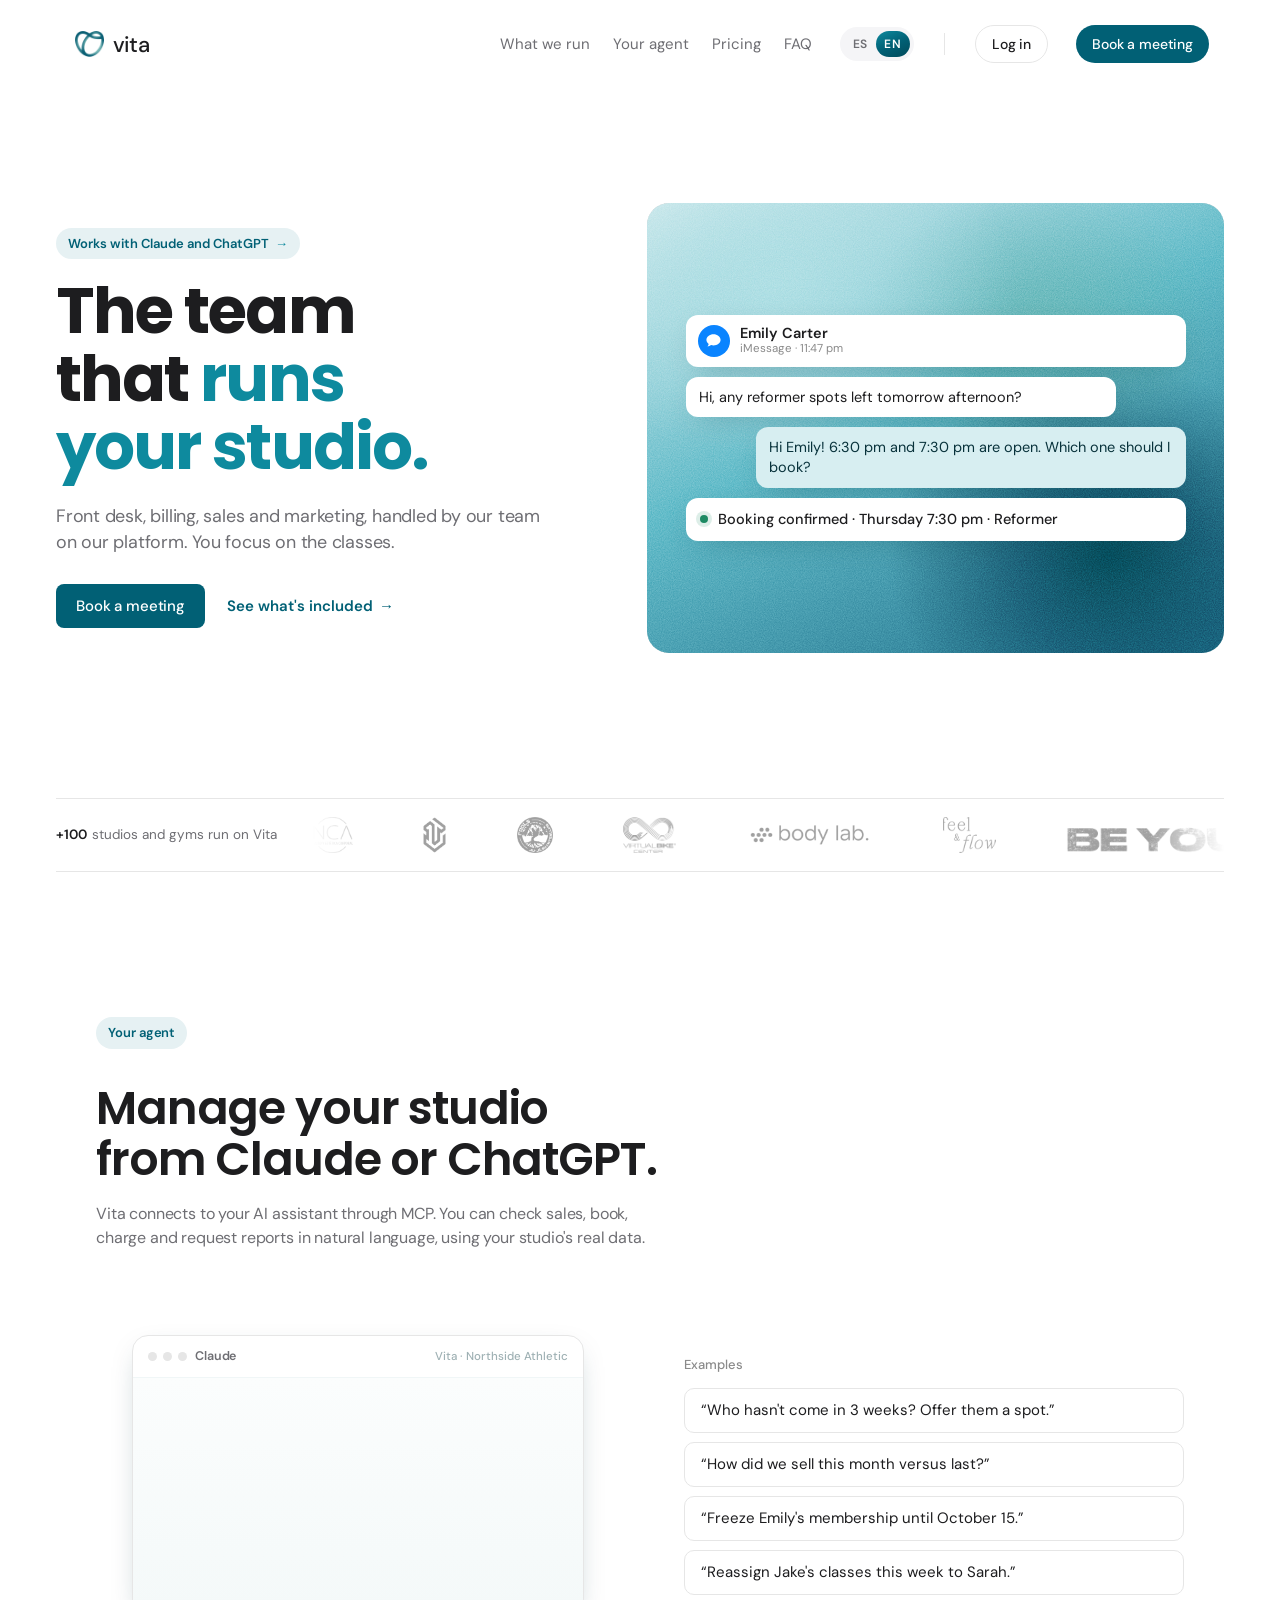
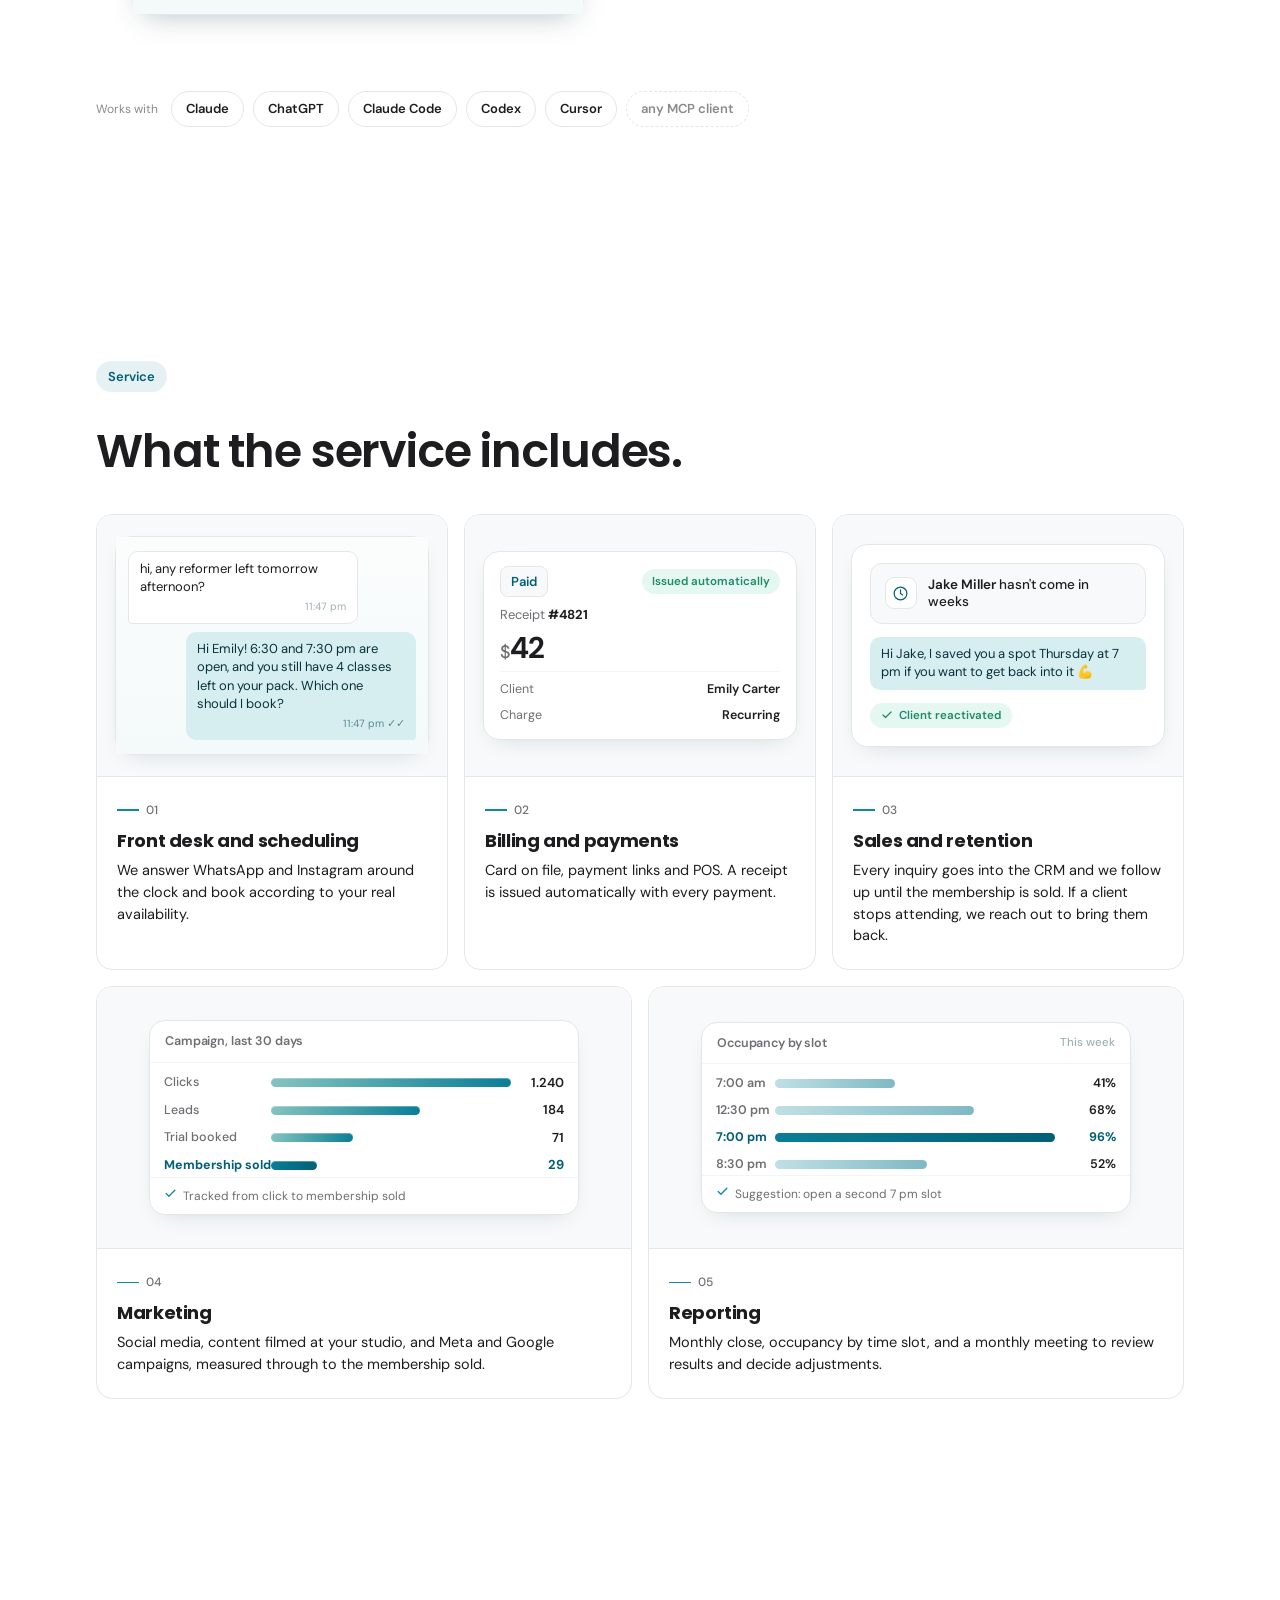
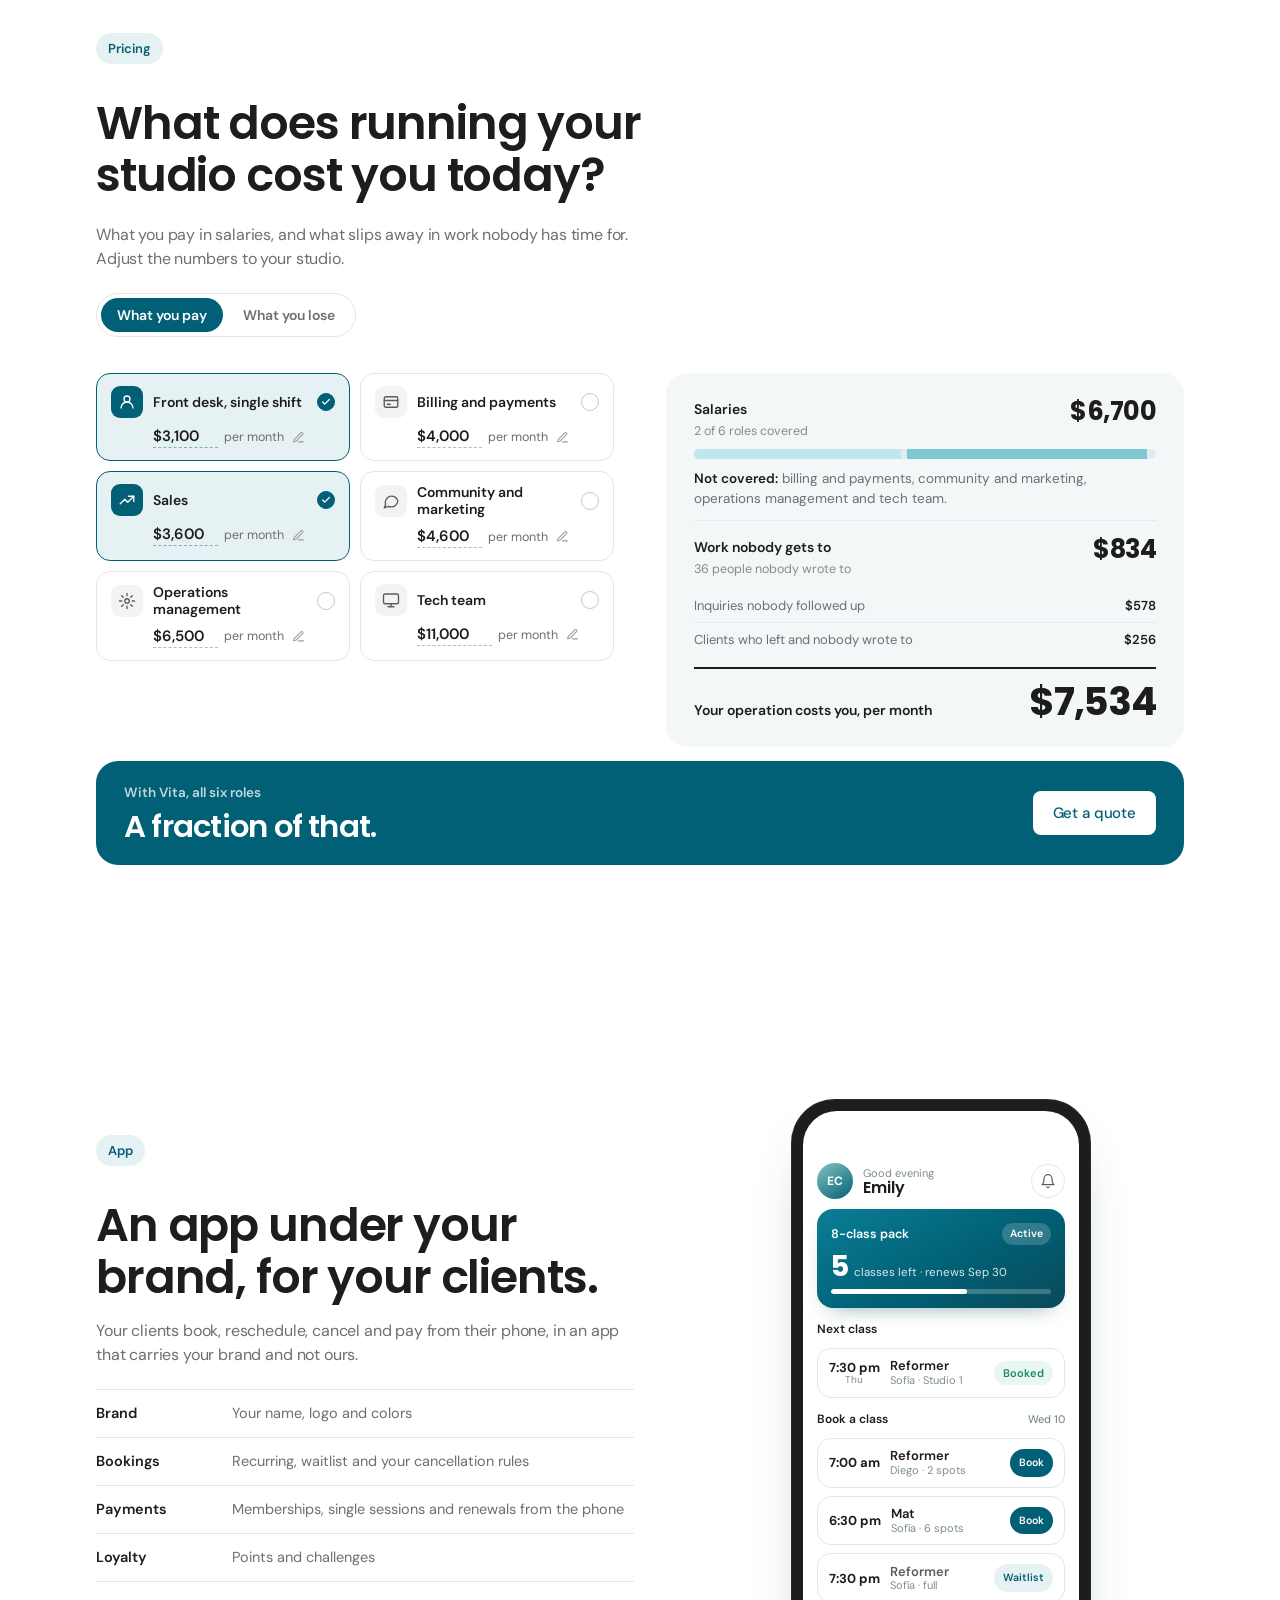
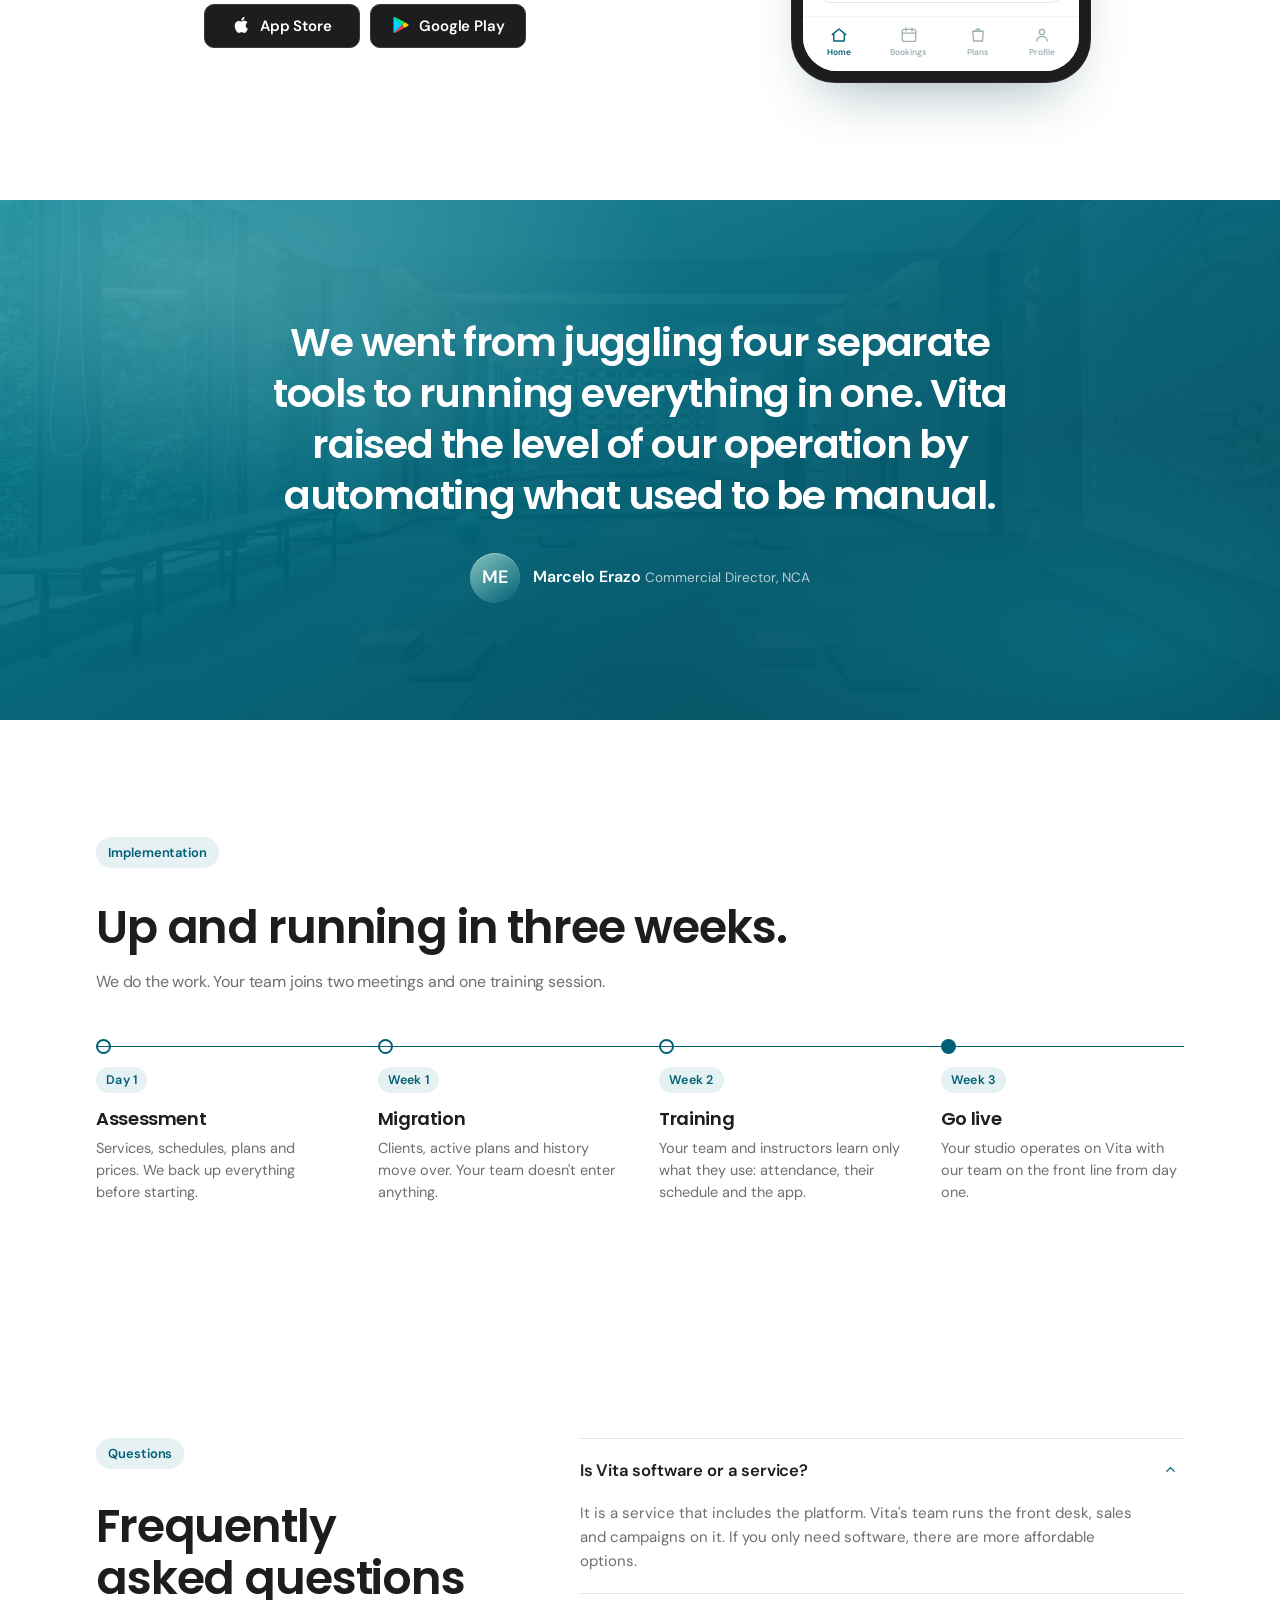
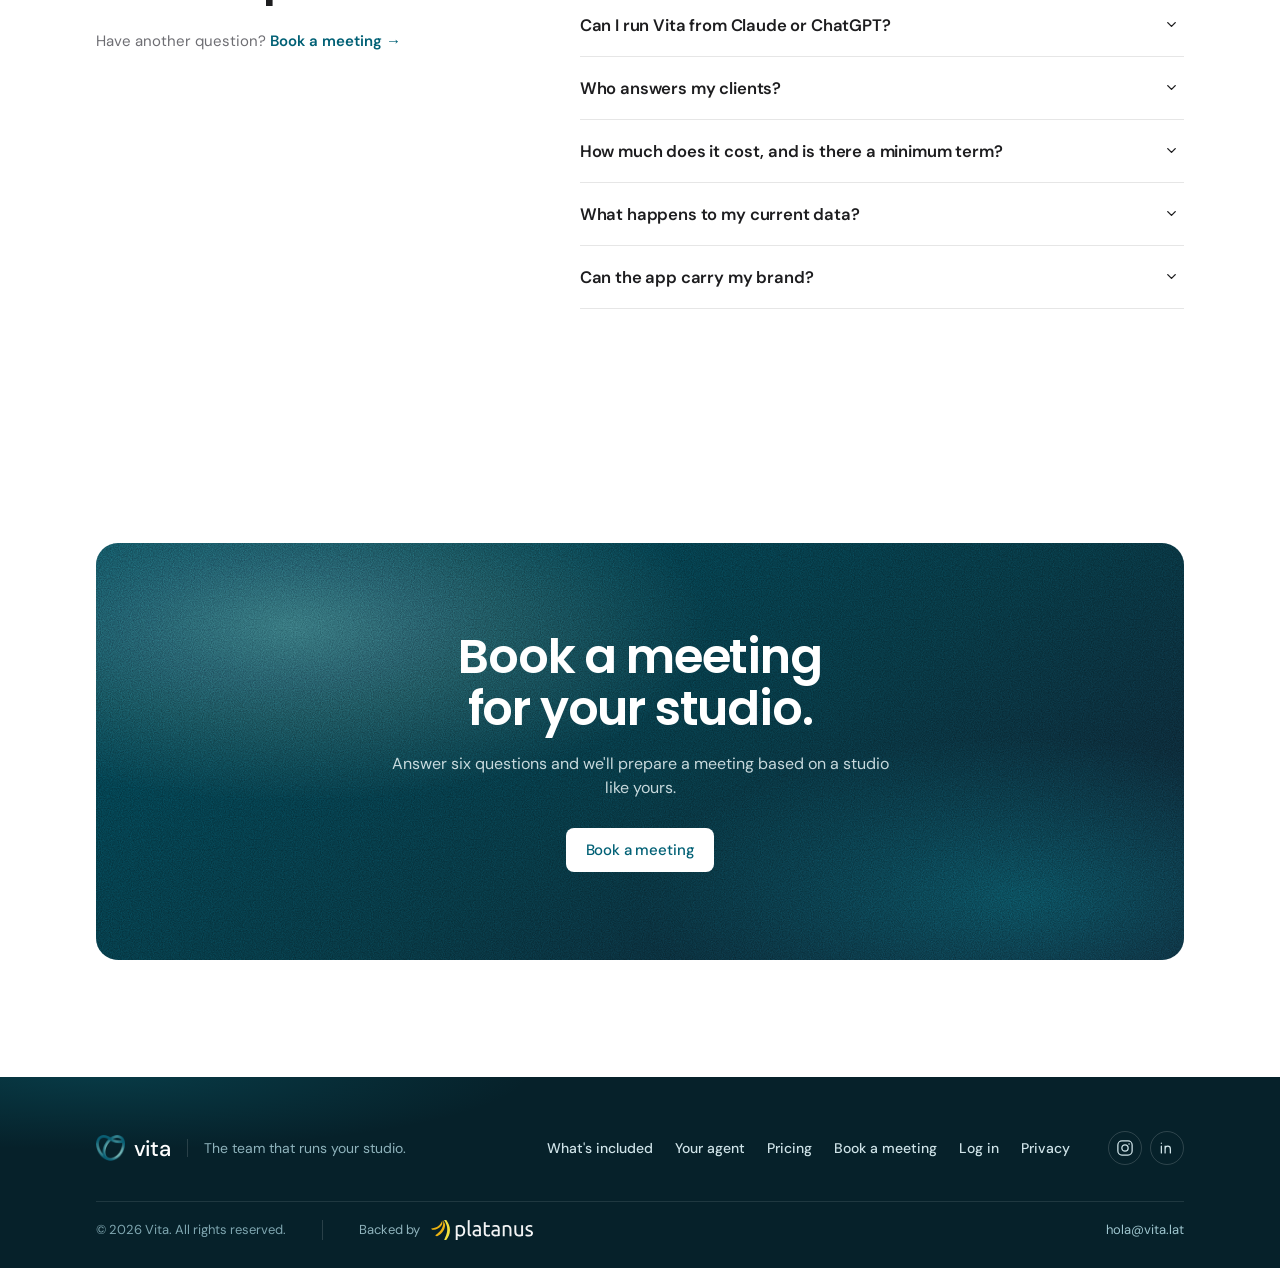
==== commit 86219fef: "v8 de prueba: rutas relativas (el redirect a /en/ rompía en GitHub Pages) Co-Authored-By: Claude Fab" ====
--- a/v8/index.html
+++ b/v8/index.html
@@ -32,11 +32,11 @@
 <meta name="twitter:description" content="Vita opera tu centro: recepción, ventas, cobros, boletas y marketing, con plataforma y equipo propios. Más de 100 centros." />
 <meta name="twitter:image" content="https://vita.lat/assets/og-image.jpg" />
 
-<link rel="icon" href="/favicon.ico" sizes="48x48" />
+<link rel="icon" href="https://vita.lat/favicon.ico" sizes="48x48" />
 <link rel="icon" href="assets/icon-96.png" sizes="96x96" type="image/png" />
 <link rel="icon" href="assets/icon-192.png" sizes="192x192" type="image/png" />
 <link rel="apple-touch-icon" href="assets/apple-touch-icon.png" />
-<link rel="manifest" href="/site.webmanifest" />
+<link rel="manifest" href="https://vita.lat/site.webmanifest" />
 
 <link rel="preload" as="font" type="font/woff2" href="assets/fonts/dmsans-latin.woff2" crossorigin />
 <link rel="preload" as="image" href="assets/hero-mesh.webp" fetchpriority="high" />
@@ -51,7 +51,7 @@
 var BOT=/bot|crawl|spider|slurp|bingpreview|facebookexternalhit|embedly|quora|pinterest|whatsapp|telegram|preview/i;
 if(BOT.test(navigator.userAgent))return;
 if(localStorage.getItem('vita-lang')==='es')return;
-location.replace('/en/'+location.search+location.hash);
+location.replace('./en/'+location.search+location.hash);
 }catch(e){}})();</script>
 <!-- ===================== NAV ===================== -->
 <a class="skip-link" href="#main">Saltar al contenido</a>
@@ -65,13 +65,13 @@
       <a href="#cuenta" class="lnk">Precio</a>
       <a href="#faq" class="lnk">Preguntas</a>
       <span class="nav-lang" role="group" aria-label="Idioma">
-        <a href="/" class="on" hreflang="es">ES</a>
-        <a href="/en/" hreflang="en">EN</a>
+        <a href="./" class="on" hreflang="es">ES</a>
+        <a href="./en/" hreflang="en">EN</a>
       </span>
     </nav>
     <div class="lang" role="group" aria-label="Idioma">
-      <a href="/" class="on" hreflang="es">ES</a>
-      <a href="/en/" hreflang="en">EN</a>
+      <a href="./" class="on" hreflang="es">ES</a>
+      <a href="./en/" hreflang="en">EN</a>
     </div>
     <span class="nav-gap" aria-hidden="true"></span>
     <a href="https://app.vita.lat" class="btn btn-ghost nav-login">Iniciar sesión</a>
@@ -712,7 +712,7 @@
         <a href="#cuenta">Precio</a>
         <a href="#agenda" data-demo>Agenda una reunión</a>
         <a href="https://app.vita.lat">Iniciar sesión</a>
-        <a href="/privacidad.html">Privacidad</a>
+        <a href="https://vita.lat/privacidad.html">Privacidad</a>
       </nav>
       <div class="ft-soc">
         <a href="https://www.instagram.com/vita_software/" target="_blank" rel="noopener" aria-label="Instagram"><svg width="18" height="18" viewBox="0 0 24 24" fill="none" stroke="currentColor" stroke-width="1.7" stroke-linecap="round" stroke-linejoin="round"><rect x="2.5" y="2.5" width="19" height="19" rx="5.5"/><circle cx="12" cy="12" r="4.2"/><circle cx="17.4" cy="6.6" r="1.1" fill="currentColor" stroke="none"/></svg></a>
